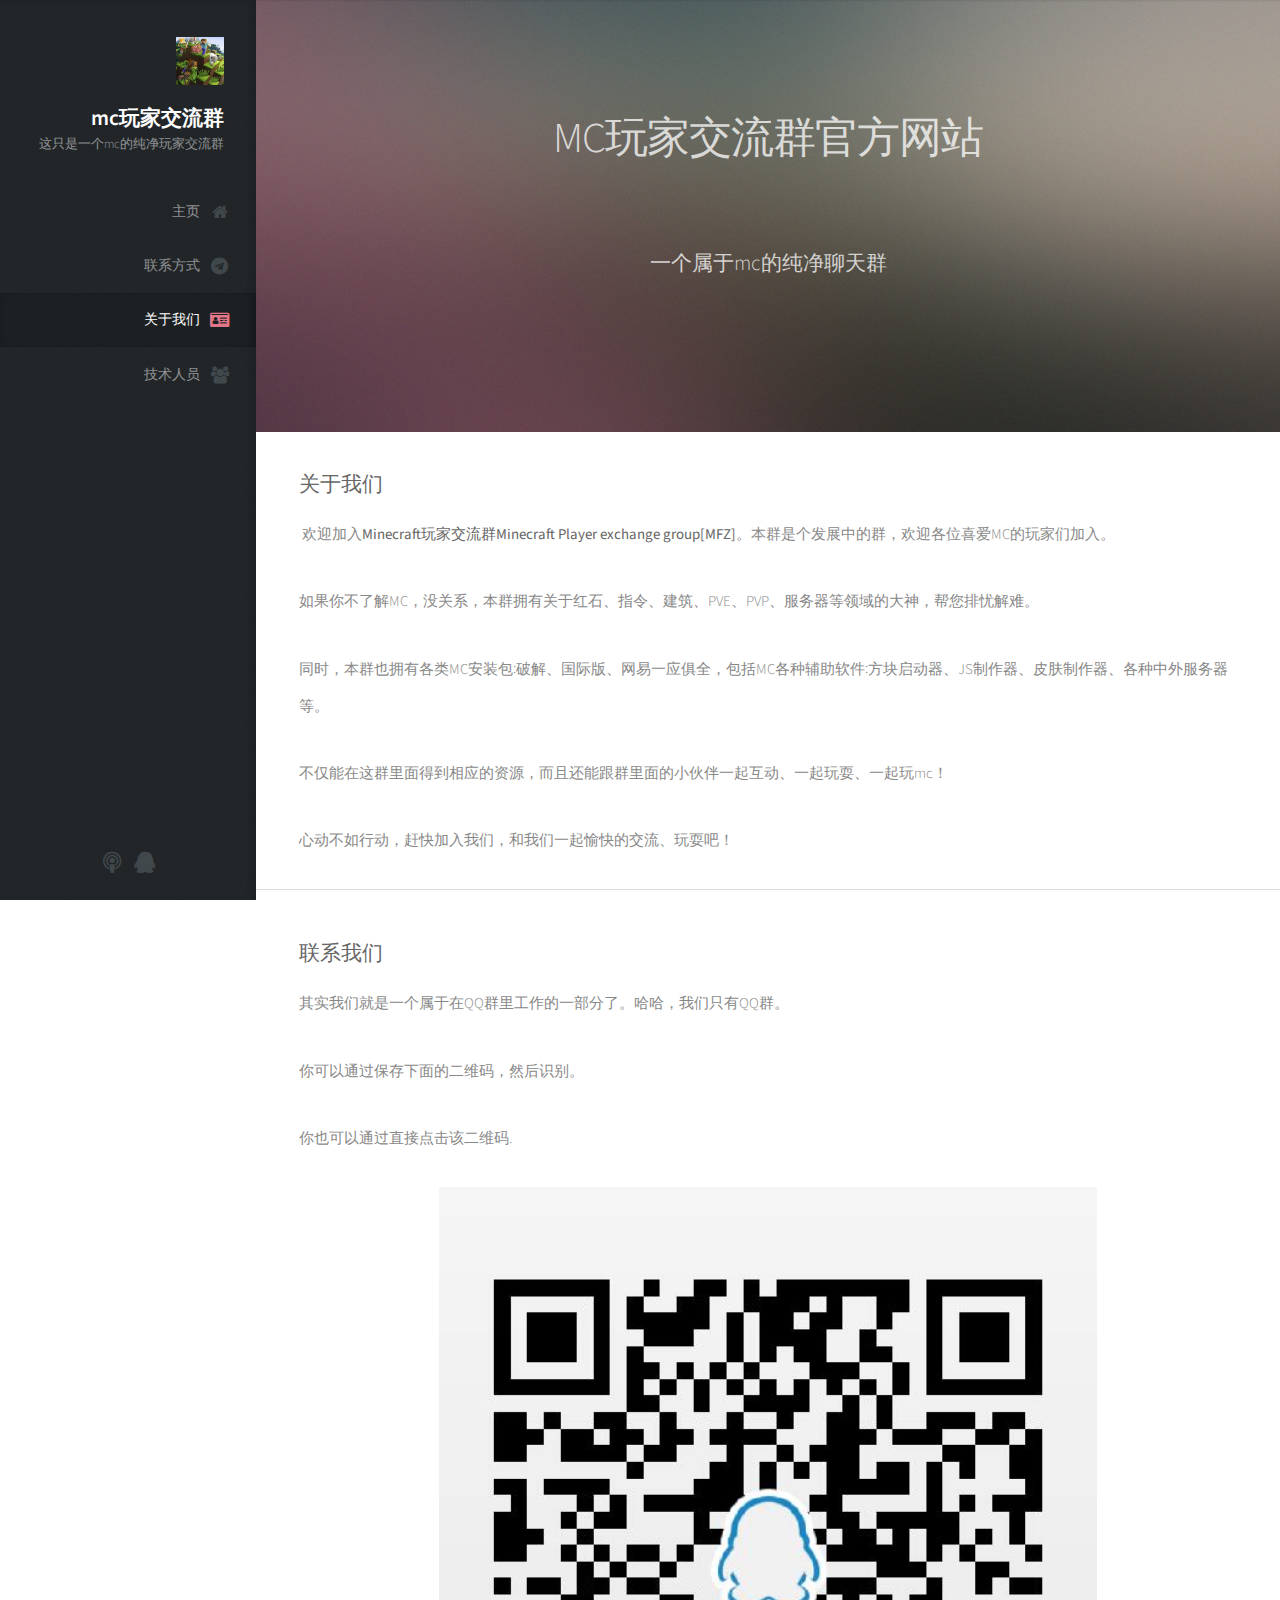
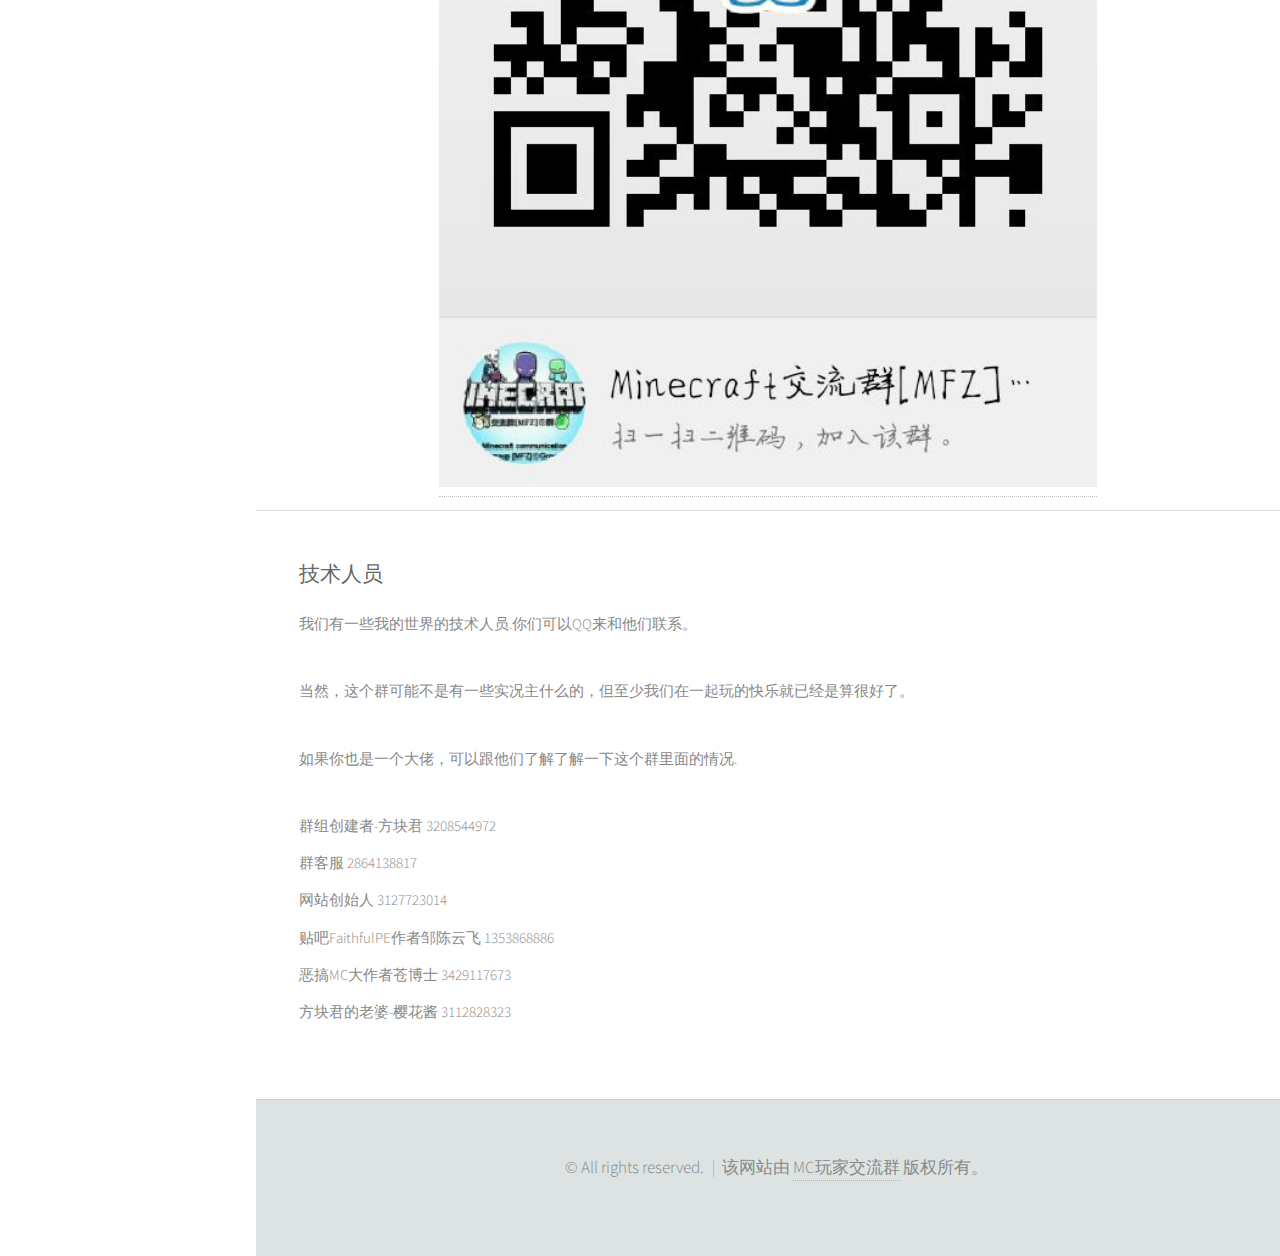
==== index.html @ b72f4dcb "come on!" ====
<!DOCTYPE HTML>
<!--
	Prologue by HTML5 UP
	html5up.net | @ajlkn
	Free for personal and commercial use under the CCA 3.0 license (html5up.net/license)
-->
<html>
	<head>
		<title>Minecraft玩家交流群</title>
		<meta charset="utf-8" />
		<meta name="viewport" content="width=device-width, initial-scale=1, user-scalable=no" />
		<link rel="stylesheet" href="assets/css/main.css" />
	</head>

	<body class="is-preload">

		<!-- 开头者 -->
			<div id="header">

				<div class="top">

					<!-- 侧边栏的设置 -->
						<div id="logo">
							<span class="image avatar48"><img src="images/头像.jpg" alt="" /></span>
							<h1 id="title">mc玩家交流群</h1>
							<p>这只是一个mc的纯净玩家交流群</p>
						</div>

					<nav id="nav">
							<ul>
								<li><a href="#top" id="top-link"><span class="icon fa-home">主页</span></a></li>
								<li><a href="#ContactUs" id="contact"><span class="icon fa-telegram">联系方式</span></a></li>
								<li><a href="#AboutUs" id="about-link"><span class="icon fa-drivers-license">关于我们</span></a></li>
 	      	  	 <li><a href="#MakeUpPeople" id="people-link"><span class="icon fa-group">技术人员</span></a></li>
							</ul>
						</nav>

				</div>

				<div class="bottom">

					<!-- 导航栏的图标 -->
						<ul class="icons">
							<li><a href="./page/OutputGroup Information.html" class="icon fa-podcast"><span class="label">OutputGroup Information</span></a></li>
							<li><a href="https://jq.qq.com/?_wv=1027&k=5OsWPft" class="icon fa-qq"><span class="label">QQ加群</span></a></li>
						</ul>

				</div>

			</div>

		<!-- Main -->
			<div id="main">

				<!-- Intro -->
					<section id="top" class="one dark cover">
						<div class="container">

							<header>
								<h2 class="alt">MC玩家交流群官方网站</h2>
             <br />
             <br />
             <hp>一个属于mc的纯净聊天群</p>
							</header>
						</div>
					</section>

          <br />
				<!-- AboutUs -->
						<div class="container">
          <h5 id="AboutUs">关于我们</h5>
          <p>&nbsp;欢迎加入<strong>Minecraft玩家交流群Minecraft Player exchange group[MFZ]</strong>。本群是个发展中的群，欢迎各位喜爱MC的玩家们加入。</p>
          <p>如果你不了解MC，没关系，本群拥有关于红石、指令、建筑、PVE、PVP、服务器等领域的大神，帮您排忧解难。</p>
          <p>同时，本群也拥有各类MC安装包∶破解、国际版、网易一应俱全，包括MC各种辅助软件∶方块启动器、JS制作器、皮肤制作器、各种中外服务器等。</p>
          <p>不仅能在这群里面得到相应的资源，而且还能跟群里面的小伙伴一起互动、一起玩耍、一起玩mc！</p>
          <p>心动不如行动，赶快加入我们，和我们一起愉快的交流、玩耍吧！</p>
	     		</div>
          <hr />
          <br />
          <div class="container">
          <h5 id="ContactUs">联系我们</h5>
          <p>其实我们就是一个属于在QQ群里工作的一部分了。哈哈，我们只有QQ群。</p>
          <p>你可以通过保存下面的二维码，然后识别。</p>
          <p>你也可以通过直接点击该二维码.</p>
          <div align="center">
          <a href="https://jq.qq.com/?_wv=1027&k=5OsWPft"><img src="./images/QRcode.jpg" height"40%" width="40%" alt="https://jq.qq.com/?_wv=1027&k=5OsWPft" /></a>
          </div>
          </div>
         <hr />
     <!-- MackUpPeople -->
          <br />
          <div class="container">
          <h5 id="MakeUpPeople">技术人员</h5>
          <p>我们有一些我的世界的技术人员.你们可以QQ来和他们联系。</p>
          <p>当然，这个群可能不是有一些实况主什么的，但至少我们在一起玩的快乐就已经是算很好了。</p>
          <p>如果你也是一个大佬，可以跟他们了解了解一下这个群里面的情况.</p>
          <special />
          <p>群组创建者-方块君  3208544972</address><br />
          <code>群客服  2864138817</address><br />
          <code>网站创始人  3127723014</code><br />
          <code>贴吧FaithfulPE作者邹陈云飞  1353868886</code><br />
          <code>恶搞MC大作者苍博士  3429117673</code><br />
          <code>方块君的老婆-樱花酱 3112828323</code><br />
          <special />
          </div>
          </div>
          <br />
		<!-- Footer --> 
			<div id="footer">

				<!-- Copyright -->
					<ul class="copyright">
						<li>&copy; All rights reserved.</li><li>该网站由 <a href="#">MC玩家交流群</a> 版权所有。</li>
					</ul>

			</div>

		<!-- Scripts -->
			<script src="assets/js/jquery.min.js"></script>
			<script src="assets/js/jquery.scrolly.min.js"></script>
			<script src="assets/js/jquery.scrollex.min.js"></script>
			<script src="assets/js/browser.min.js"></script>
			<script src="assets/js/breakpoints.min.js"></script>
			<script src="assets/js/util.js"></script>
			<script src="assets/js/main.js"></script>

	</body>
</html>
---- assets/css/main.css ----
@import url("font-awesome.min.css");
@import url("https://fonts.googleapis.com/css?family=Source+Sans+Pro:300,300italic,400,600");

/*
	Prologue by HTML5 UP
	html5up.net | @ajlkn
	Free for personal and commercial use under the CCA 3.0 license (html5up.net/license)
*/

html, body, div, span, applet, object,
iframe, h1, h2, h3, h4, h5, h6, blockquote,
pre, a, abbr, acronym, address, big, cite,
code, del, dfn, em, ins, kbd, q, s, samp,
small, strike, sub, sup, tt, var, b,
u, i, center, dl, dt, dd, ol, ul, li, fieldset,
form, label, legend, table, caption, tbody,
tfoot, thead, tr, th, td, article, aside,
canvas, details, embed, figure, figcaption,
footer, header, hgroup, menu, nav, output, ruby,
section, summary, time, mark, audio, video {
	margin: 0;
	padding: 0;
	border: 0;
	font-size: 100%;
	font: inherit;
	vertical-align: baseline;}

article, aside, details, figcaption, figure,
footer, header, hgroup, menu, nav, section {
	display: block;}

p {
       font-size: 70%
}

img {
    width: 70%;
    heigt: 70%;
}

strong {
    font-width: 7px;
    font-height: 7px;
    color: #666;
}

body {
	line-height: 1;
}

ol, ul {
	list-style: none;
}

blockquote, q {
	quotes: none;
}

	blockquote:before, blockquote:after, q:before, q:after {
		content: '';
		content: none;
	}

table {
	border-collapse: collapse;
	border-spacing: 0;
}

body {
	-webkit-text-size-adjust: none;
}

mark {
	background-color: transparent;
	color: inherit;
}

input::-moz-focus-inner {
	border: 0;
	padding: 0;
}

input, select, textarea {
	-moz-appearance: none;
	-webkit-appearance: none;
	-ms-appearance: none;
	appearance: none;
}

/* Basic */

	html {
		box-sizing: border-box;
	}

	*, *:before, *:after {
		box-sizing: inherit;
	}

	body {
		background: #fff;
		font-family: 'Source Sans Pro', sans-serif;
		font-size: 19pt;
		font-weight: 300;
		line-height: 1.75em;
		color: #888;
	}

		body.is-preload *, body.is-preload *:before, body.is-preload *:after {
			-moz-animation: none !important;
			-webkit-animation: none !important;
			-ms-animation: none !important;
			animation: none !important;
			-moz-transition: none !important;
			-webkit-transition: none !important;
			-ms-transition: none !important;
			transition: none !important;
		}

	input, textarea, select {
		font-family: 'Source Sans Pro', sans-serif;
		font-size: 19pt;
		font-weight: 300;
		line-height: 1.75em;
		color: #888;
	}

	h1, h2, h3, h4, h5, h6 {
		font-weight: 300;
		color: #666;
		line-height: 1.5em;
	}

	h1 a, h2 a, h3 a, h4 a, h5 a, h6 a {
		color: inherit;
		text-decoration: none;
	}

		h1 a strong, h2 a strong, h3 a strong, h4 a strong, h5 a strong, h6 a strong {
			color: #333;
		}

	h2 {
		font-size: 2em;
		letter-spacing: -1px;
	}

		h2.alt {
			color: #888;
		}

			h2.alt strong {
				color: #666;
			}

	h3 {
		font-size: 1.5em;
	}

	header {
		margin: 0 0 2em 0;
	}

		header > p {
			margin: 1em 0 0 0;
		}

	footer {
		margin: 2em 0 0 0;
	}

	 b {
		font-weight: 20%;
		color: #666;
	}

	em, i {
		font-style: italic;
	}

	a {
		text-decoration: none;
		color: inherit;
		border-bottom: dotted 1px rgba(128, 128, 128, 0.5);
		-moz-transition: color 0.35s ease-in-out, border-bottom-color 0.35s ease-in-out;
		-webkit-transition: color 0.35s ease-in-out, border-bottom-color 0.35s ease-in-out;
		-ms-transition: color 0.35s ease-in-out, border-bottom-color 0.35s ease-in-out;
		transition: color 0.35s ease-in-out, border-bottom-color 0.35s ease-in-out;
		outline: 0;
	}

		a:hover {
			color: #E27689;
			border-bottom-color: rgba(255, 255, 255, 0);
		}

	sub {
		position: relative;
		top: 0.5em;
		font-size: 0.8em;
	}

	sup {
		position: relative;
		top: -0.5em;
		font-size: 0.8em;
	}

	hr {
		border: 0;
		border-top: solid 1px #ddd;
	}

	blockquote {
		border-left: solid 0.5em #ddd;
		padding: 1em 0 1em 2em;
		font-style: italic;
	}

	p, ul, ol, dl, table {
		margin-bottom: 2em;
	}

	br.clear {
		clear: both;
	}

/* Container */

	.container {
		margin: 0 auto;
		max-width: 100%;
		width: 1400px;
	}

		@media screen and (min-width: 961px) and (max-width: 1880px) {

			.container {
				width: 1200px;
			}

		}

		@media screen and (min-width: 961px) and (max-width: 1620px) {

			.container {
				width: 960px;
			}

		}

		@media screen and (min-width: 961px) and (max-width: 1320px) {

			.container {
				width: 100%;
			}

		}

		@media screen and (max-width: 960px) {

			.container {
				width: 100%;
			}

		}

		@media screen and (max-width: 736px) {

			.container {
				width: 100%;
			}

		}

/* Row */

	.row {
		display: flex;
		flex-wrap: wrap;
		box-sizing: border-box;
		align-items: stretch;
	}

		.row > * {
			box-sizing: border-box;
		}

		.row.gtr-uniform > * > :last-child {
			margin-bottom: 0;
		}

		.row.aln-left {
			justify-content: flex-start;
		}

		.row.aln-center {
			justify-content: center;
		}

		.row.aln-right {
			justify-content: flex-end;
		}

		.row.aln-top {
			align-items: flex-start;
		}

		.row.aln-middle {
			align-items: center;
		}

		.row.aln-bottom {
			align-items: flex-end;
		}

		.row > .imp {
			order: -1;
		}

		.row > .col-1 {
			width: 8.3333333333%;
		}

		.row > .off-1 {
			margin-left: 8.3333333333%;
		}

		.row > .col-2 {
			width: 16.6666666667%;
		}

		.row > .off-2 {
			margin-left: 16.6666666667%;
		}

		.row > .col-3 {
			width: 25%;
		}

		.row > .off-3 {
			margin-left: 25%;
		}

		.row > .col-4 {
			width: 33.3333333333%;
		}

		.row > .off-4 {
			margin-left: 33.3333333333%;
		}

		.row > .col-5 {
			width: 41.6666666667%;
		}

		.row > .off-5 {
			margin-left: 41.6666666667%;
		}

		.row > .col-6 {
			width: 50%;
		}

		.row > .off-6 {
			margin-left: 50%;
		}

		.row > .col-7 {
			width: 58.3333333333%;
		}

		.row > .off-7 {
			margin-left: 58.3333333333%;
		}

		.row > .col-8 {
			width: 66.6666666667%;
		}

		.row > .off-8 {
			margin-left: 66.6666666667%;
		}

		.row > .col-9 {
			width: 75%;
		}

		.row > .off-9 {
			margin-left: 75%;
		}

		.row > .col-10 {
			width: 83.3333333333%;
		}

		.row > .off-10 {
			margin-left: 83.3333333333%;
		}

		.row > .col-11 {
			width: 91.6666666667%;
		}

		.row > .off-11 {
			margin-left: 91.6666666667%;
		}

		.row > .col-12 {
			width: 100%;
		}

		.row > .off-12 {
			margin-left: 100%;
		}

		.row.gtr-0 {
			margin-top: 0px;
			margin-left: 0px;
		}

			.row.gtr-0 > * {
				padding: 0px 0 0 0px;
			}

			.row.gtr-0.gtr-uniform {
				margin-top: 0px;
			}

				.row.gtr-0.gtr-uniform > * {
					padding-top: 0px;
				}

		.row.gtr-25 {
			margin-top: -10px;
			margin-left: -10px;
		}

			.row.gtr-25 > * {
				padding: 10px 0 0 10px;
			}

			.row.gtr-25.gtr-uniform {
				margin-top: -10px;
			}

				.row.gtr-25.gtr-uniform > * {
					padding-top: 10px;
				}

		.row.gtr-50 {
			margin-top: -20px;
			margin-left: -20px;
		}

			.row.gtr-50 > * {
				padding: 20px 0 0 20px;
			}

			.row.gtr-50.gtr-uniform {
				margin-top: -20px;
			}

				.row.gtr-50.gtr-uniform > * {
					padding-top: 20px;
				}

		.row {
			margin-top: -40px;
			margin-left: -40px;
		}

			.row > * {
				padding: 40px 0 0 40px;
			}

			.row.gtr-uniform {
				margin-top: -40px;
			}

				.row.gtr-uniform > * {
					padding-top: 40px;
				}

		.row.gtr-150 {
			margin-top: -60px;
			margin-left: -60px;
		}

			.row.gtr-150 > * {
				padding: 60px 0 0 60px;
			}

			.row.gtr-150.gtr-uniform {
				margin-top: -60px;
			}

				.row.gtr-150.gtr-uniform > * {
					padding-top: 60px;
				}

		.row.gtr-200 {
			margin-top: -80px;
			margin-left: -80px;
		}

			.row.gtr-200 > * {
				padding: 80px 0 0 80px;
			}

			.row.gtr-200.gtr-uniform {
				margin-top: -80px;
			}

				.row.gtr-200.gtr-uniform > * {
					padding-top: 80px;
				}

		@media screen and (min-width: 961px) and (max-width: 1880px) {

			.row {
				display: flex;
				flex-wrap: wrap;
				box-sizing: border-box;
				align-items: stretch;
			}

				.row > * {
					box-sizing: border-box;
				}

				.row.gtr-uniform > * > :last-child {
					margin-bottom: 0;
				}

				.row.aln-left {
					justify-content: flex-start;
				}

				.row.aln-center {
					justify-content: center;
				}

				.row.aln-right {
					justify-content: flex-end;
				}

				.row.aln-top {
					align-items: flex-start;
				}

				.row.aln-middle {
					align-items: center;
				}

				.row.aln-bottom {
					align-items: flex-end;
				}

				.row > .imp-wide {
					order: -1;
				}

				.row > .col-1-wide {
					width: 8.3333333333%;
				}

				.row > .off-1-wide {
					margin-left: 8.3333333333%;
				}

				.row > .col-2-wide {
					width: 16.6666666667%;
				}

				.row > .off-2-wide {
					margin-left: 16.6666666667%;
				}

				.row > .col-3-wide {
					width: 25%;
				}

				.row > .off-3-wide {
					margin-left: 25%;
				}

				.row > .col-4-wide {
					width: 33.3333333333%;
				}

				.row > .off-4-wide {
					margin-left: 33.3333333333%;
				}

				.row > .col-5-wide {
					width: 41.6666666667%;
				}

				.row > .off-5-wide {
					margin-left: 41.6666666667%;
				}

				.row > .col-6-wide {
					width: 50%;
				}

				.row > .off-6-wide {
					margin-left: 50%;
				}

				.row > .col-7-wide {
					width: 58.3333333333%;
				}

				.row > .off-7-wide {
					margin-left: 58.3333333333%;
				}

				.row > .col-8-wide {
					width: 66.6666666667%;
				}

				.row > .off-8-wide {
					margin-left: 66.6666666667%;
				}

				.row > .col-9-wide {
					width: 75%;
				}

				.row > .off-9-wide {
					margin-left: 75%;
				}

				.row > .col-10-wide {
					width: 83.3333333333%;
				}

				.row > .off-10-wide {
					margin-left: 83.3333333333%;
				}

				.row > .col-11-wide {
					width: 91.6666666667%;
				}

				.row > .off-11-wide {
					margin-left: 91.6666666667%;
				}

				.row > .col-12-wide {
					width: 100%;
				}

				.row > .off-12-wide {
					margin-left: 100%;
				}

				.row.gtr-0 {
					margin-top: 0px;
					margin-left: 0px;
				}

					.row.gtr-0 > * {
						padding: 0px 0 0 0px;
					}

					.row.gtr-0.gtr-uniform {
						margin-top: 0px;
					}

						.row.gtr-0.gtr-uniform > * {
							padding-top: 0px;
						}

				.row.gtr-25 {
					margin-top: -10px;
					margin-left: -10px;
				}

					.row.gtr-25 > * {
						padding: 10px 0 0 10px;
					}

					.row.gtr-25.gtr-uniform {
						margin-top: -10px;
					}

						.row.gtr-25.gtr-uniform > * {
							padding-top: 10px;
						}

				.row.gtr-50 {
					margin-top: -20px;
					margin-left: -20px;
				}

					.row.gtr-50 > * {
						padding: 20px 0 0 20px;
					}

					.row.gtr-50.gtr-uniform {
						margin-top: -20px;
					}

						.row.gtr-50.gtr-uniform > * {
							padding-top: 20px;
						}

				.row {
					margin-top: -40px;
					margin-left: -40px;
				}

					.row > * {
						padding: 40px 0 0 40px;
					}

					.row.gtr-uniform {
						margin-top: -40px;
					}

						.row.gtr-uniform > * {
							padding-top: 40px;
						}

				.row.gtr-150 {
					margin-top: -60px;
					margin-left: -60px;
				}

					.row.gtr-150 > * {
						padding: 60px 0 0 60px;
					}

					.row.gtr-150.gtr-uniform {
						margin-top: -60px;
					}

						.row.gtr-150.gtr-uniform > * {
							padding-top: 60px;
						}

				.row.gtr-200 {
					margin-top: -80px;
					margin-left: -80px;
				}

					.row.gtr-200 > * {
						padding: 80px 0 0 80px;
					}

					.row.gtr-200.gtr-uniform {
						margin-top: -80px;
					}

						.row.gtr-200.gtr-uniform > * {
							padding-top: 80px;
						}

		}

		@media screen and (min-width: 961px) and (max-width: 1620px) {

			.row {
				display: flex;
				flex-wrap: wrap;
				box-sizing: border-box;
				align-items: stretch;
			}

				.row > * {
					box-sizing: border-box;
				}

				.row.gtr-uniform > * > :last-child {
					margin-bottom: 0;
				}

				.row.aln-left {
					justify-content: flex-start;
				}

				.row.aln-center {
					justify-content: center;
				}

				.row.aln-right {
					justify-content: flex-end;
				}

				.row.aln-top {
					align-items: flex-start;
				}

				.row.aln-middle {
					align-items: center;
				}

				.row.aln-bottom {
					align-items: flex-end;
				}

				.row > .imp-normal {
					order: -1;
				}

				.row > .col-1-normal {
					width: 8.3333333333%;
				}

				.row > .off-1-normal {
					margin-left: 8.3333333333%;
				}

				.row > .col-2-normal {
					width: 16.6666666667%;
				}

				.row > .off-2-normal {
					margin-left: 16.6666666667%;
				}

				.row > .col-3-normal {
					width: 25%;
				}

				.row > .off-3-normal {
					margin-left: 25%;
				}

				.row > .col-4-normal {
					width: 33.3333333333%;
				}

				.row > .off-4-normal {
					margin-left: 33.3333333333%;
				}

				.row > .col-5-normal {
					width: 41.6666666667%;
				}

				.row > .off-5-normal {
					margin-left: 41.6666666667%;
				}

				.row > .col-6-normal {
					width: 50%;
				}

				.row > .off-6-normal {
					margin-left: 50%;
				}

				.row > .col-7-normal {
					width: 58.3333333333%;
				}

				.row > .off-7-normal {
					margin-left: 58.3333333333%;
				}

				.row > .col-8-normal {
					width: 66.6666666667%;
				}

				.row > .off-8-normal {
					margin-left: 66.6666666667%;
				}

				.row > .col-9-normal {
					width: 75%;
				}

				.row > .off-9-normal {
					margin-left: 75%;
				}

				.row > .col-10-normal {
					width: 83.3333333333%;
				}

				.row > .off-10-normal {
					margin-left: 83.3333333333%;
				}

				.row > .col-11-normal {
					width: 91.6666666667%;
				}

				.row > .off-11-normal {
					margin-left: 91.6666666667%;
				}

				.row > .col-12-normal {
					width: 100%;
				}

				.row > .off-12-normal {
					margin-left: 100%;
				}

				.row.gtr-0 {
					margin-top: 0px;
					margin-left: 0px;
				}

					.row.gtr-0 > * {
						padding: 0px 0 0 0px;
					}

					.row.gtr-0.gtr-uniform {
						margin-top: 0px;
					}

						.row.gtr-0.gtr-uniform > * {
							padding-top: 0px;
						}

				.row.gtr-25 {
					margin-top: -10px;
					margin-left: -10px;
				}

					.row.gtr-25 > * {
						padding: 10px 0 0 10px;
					}

					.row.gtr-25.gtr-uniform {
						margin-top: -10px;
					}

						.row.gtr-25.gtr-uniform > * {
							padding-top: 10px;
						}

				.row.gtr-50 {
					margin-top: -20px;
					margin-left: -20px;
				}

					.row.gtr-50 > * {
						padding: 20px 0 0 20px;
					}

					.row.gtr-50.gtr-uniform {
						margin-top: -20px;
					}

						.row.gtr-50.gtr-uniform > * {
							padding-top: 20px;
						}

				.row {
					margin-top: -40px;
					margin-left: -40px;
				}

					.row > * {
						padding: 40px 0 0 40px;
					}

					.row.gtr-uniform {
						margin-top: -40px;
					}

						.row.gtr-uniform > * {
							padding-top: 40px;
						}

				.row.gtr-150 {
					margin-top: -60px;
					margin-left: -60px;
				}

					.row.gtr-150 > * {
						padding: 60px 0 0 60px;
					}

					.row.gtr-150.gtr-uniform {
						margin-top: -60px;
					}

						.row.gtr-150.gtr-uniform > * {
							padding-top: 60px;
						}

				.row.gtr-200 {
					margin-top: -80px;
					margin-left: -80px;
				}

					.row.gtr-200 > * {
						padding: 80px 0 0 80px;
					}

					.row.gtr-200.gtr-uniform {
						margin-top: -80px;
					}

						.row.gtr-200.gtr-uniform > * {
							padding-top: 80px;
						}

		}

		@media screen and (min-width: 961px) and (max-width: 1320px) {

			.row {
				display: flex;
				flex-wrap: wrap;
				box-sizing: border-box;
				align-items: stretch;
			}

				.row > * {
					box-sizing: border-box;
				}

				.row.gtr-uniform > * > :last-child {
					margin-bottom: 0;
				}

				.row.aln-left {
					justify-content: flex-start;
				}

				.row.aln-center {
					justify-content: center;
				}

				.row.aln-right {
					justify-content: flex-end;
				}

				.row.aln-top {
					align-items: flex-start;
				}

				.row.aln-middle {
					align-items: center;
				}

				.row.aln-bottom {
					align-items: flex-end;
				}

				.row > .imp-narrow {
					order: -1;
				}

				.row > .col-1-narrow {
					width: 8.3333333333%;
				}

				.row > .off-1-narrow {
					margin-left: 8.3333333333%;
				}

				.row > .col-2-narrow {
					width: 16.6666666667%;
				}

				.row > .off-2-narrow {
					margin-left: 16.6666666667%;
				}

				.row > .col-3-narrow {
					width: 25%;
				}

				.row > .off-3-narrow {
					margin-left: 25%;
				}

				.row > .col-4-narrow {
					width: 33.3333333333%;
				}

				.row > .off-4-narrow {
					margin-left: 33.3333333333%;
				}

				.row > .col-5-narrow {
					width: 41.6666666667%;
				}

				.row > .off-5-narrow {
					margin-left: 41.6666666667%;
				}

				.row > .col-6-narrow {
					width: 50%;
				}

				.row > .off-6-narrow {
					margin-left: 50%;
				}

				.row > .col-7-narrow {
					width: 58.3333333333%;
				}

				.row > .off-7-narrow {
					margin-left: 58.3333333333%;
				}

				.row > .col-8-narrow {
					width: 66.6666666667%;
				}

				.row > .off-8-narrow {
					margin-left: 66.6666666667%;
				}

				.row > .col-9-narrow {
					width: 75%;
				}

				.row > .off-9-narrow {
					margin-left: 75%;
				}

				.row > .col-10-narrow {
					width: 83.3333333333%;
				}

				.row > .off-10-narrow {
					margin-left: 83.3333333333%;
				}

				.row > .col-11-narrow {
					width: 91.6666666667%;
				}

				.row > .off-11-narrow {
					margin-left: 91.6666666667%;
				}

				.row > .col-12-narrow {
					width: 100%;
				}

				.row > .off-12-narrow {
					margin-left: 100%;
				}

				.row.gtr-0 {
					margin-top: 0px;
					margin-left: 0px;
				}

					.row.gtr-0 > * {
						padding: 0px 0 0 0px;
					}

					.row.gtr-0.gtr-uniform {
						margin-top: 0px;
					}

						.row.gtr-0.gtr-uniform > * {
							padding-top: 0px;
						}

				.row.gtr-25 {
					margin-top: -5px;
					margin-left: -5px;
				}

					.row.gtr-25 > * {
						padding: 5px 0 0 5px;
					}

					.row.gtr-25.gtr-uniform {
						margin-top: -5px;
					}

						.row.gtr-25.gtr-uniform > * {
							padding-top: 5px;
						}

				.row.gtr-50 {
					margin-top: -10px;
					margin-left: -10px;
				}

					.row.gtr-50 > * {
						padding: 10px 0 0 10px;
					}

					.row.gtr-50.gtr-uniform {
						margin-top: -10px;
					}

						.row.gtr-50.gtr-uniform > * {
							padding-top: 10px;
						}

				.row {
					margin-top: -20px;
					margin-left: -20px;
				}

					.row > * {
						padding: 20px 0 0 20px;
					}

					.row.gtr-uniform {
						margin-top: -20px;
					}

						.row.gtr-uniform > * {
							padding-top: 20px;
						}

				.row.gtr-150 {
					margin-top: -30px;
					margin-left: -30px;
				}

					.row.gtr-150 > * {
						padding: 30px 0 0 30px;
					}

					.row.gtr-150.gtr-uniform {
						margin-top: -30px;
					}

						.row.gtr-150.gtr-uniform > * {
							padding-top: 30px;
						}

				.row.gtr-200 {
					margin-top: -40px;
					margin-left: -40px;
				}

					.row.gtr-200 > * {
						padding: 40px 0 0 40px;
					}

					.row.gtr-200.gtr-uniform {
						margin-top: -40px;
					}

						.row.gtr-200.gtr-uniform > * {
							padding-top: 40px;
						}

		}

		@media screen and (max-width: 960px) {

			.row {
				display: flex;
				flex-wrap: wrap;
				box-sizing: border-box;
				align-items: stretch;
			}

				.row > * {
					box-sizing: border-box;
				}

				.row.gtr-uniform > * > :last-child {
					margin-bottom: 0;
				}

				.row.aln-left {
					justify-content: flex-start;
				}

				.row.aln-center {
					justify-content: center;
				}

				.row.aln-right {
					justify-content: flex-end;
				}

				.row.aln-top {
					align-items: flex-start;
				}

				.row.aln-middle {
					align-items: center;
				}

				.row.aln-bottom {
					align-items: flex-end;
				}

				.row > .imp-narrower {
					order: -1;
				}

				.row > .col-1-narrower {
					width: 8.3333333333%;
				}

				.row > .off-1-narrower {
					margin-left: 8.3333333333%;
				}

				.row > .col-2-narrower {
					width: 16.6666666667%;
				}

				.row > .off-2-narrower {
					margin-left: 16.6666666667%;
				}

				.row > .col-3-narrower {
					width: 25%;
				}

				.row > .off-3-narrower {
					margin-left: 25%;
				}

				.row > .col-4-narrower {
					width: 33.3333333333%;
				}

				.row > .off-4-narrower {
					margin-left: 33.3333333333%;
				}

				.row > .col-5-narrower {
					width: 41.6666666667%;
				}

				.row > .off-5-narrower {
					margin-left: 41.6666666667%;
				}

				.row > .col-6-narrower {
					width: 50%;
				}

				.row > .off-6-narrower {
					margin-left: 50%;
				}

				.row > .col-7-narrower {
					width: 58.3333333333%;
				}

				.row > .off-7-narrower {
					margin-left: 58.3333333333%;
				}

				.row > .col-8-narrower {
					width: 66.6666666667%;
				}

				.row > .off-8-narrower {
					margin-left: 66.6666666667%;
				}

				.row > .col-9-narrower {
					width: 75%;
				}

				.row > .off-9-narrower {
					margin-left: 75%;
				}

				.row > .col-10-narrower {
					width: 83.3333333333%;
				}

				.row > .off-10-narrower {
					margin-left: 83.3333333333%;
				}

				.row > .col-11-narrower {
					width: 91.6666666667%;
				}

				.row > .off-11-narrower {
					margin-left: 91.6666666667%;
				}

				.row > .col-12-narrower {
					width: 100%;
				}

				.row > .off-12-narrower {
					margin-left: 100%;
				}

				.row.gtr-0 {
					margin-top: 0px;
					margin-left: 0px;
				}

					.row.gtr-0 > * {
						padding: 0px 0 0 0px;
					}

					.row.gtr-0.gtr-uniform {
						margin-top: 0px;
					}

						.row.gtr-0.gtr-uniform > * {
							padding-top: 0px;
						}

				.row.gtr-25 {
					margin-top: -5px;
					margin-left: -5px;
				}

					.row.gtr-25 > * {
						padding: 5px 0 0 5px;
					}

					.row.gtr-25.gtr-uniform {
						margin-top: -5px;
					}

						.row.gtr-25.gtr-uniform > * {
							padding-top: 5px;
						}

				.row.gtr-50 {
					margin-top: -10px;
					margin-left: -10px;
				}

					.row.gtr-50 > * {
						padding: 10px 0 0 10px;
					}

					.row.gtr-50.gtr-uniform {
						margin-top: -10px;
					}

						.row.gtr-50.gtr-uniform > * {
							padding-top: 10px;
						}

				.row {
					margin-top: -20px;
					margin-left: -20px;
				}

					.row > * {
						padding: 20px 0 0 20px;
					}

					.row.gtr-uniform {
						margin-top: -20px;
					}

						.row.gtr-uniform > * {
							padding-top: 20px;
						}

				.row.gtr-150 {
					margin-top: -30px;
					margin-left: -30px;
				}

					.row.gtr-150 > * {
						padding: 30px 0 0 30px;
					}

					.row.gtr-150.gtr-uniform {
						margin-top: -30px;
					}

						.row.gtr-150.gtr-uniform > * {
							padding-top: 30px;
						}

				.row.gtr-200 {
					margin-top: -40px;
					margin-left: -40px;
				}

					.row.gtr-200 > * {
						padding: 40px 0 0 40px;
					}

					.row.gtr-200.gtr-uniform {
						margin-top: -40px;
					}

						.row.gtr-200.gtr-uniform > * {
							padding-top: 40px;
						}

		}

		@media screen and (max-width: 736px) {

			.row {
				display: flex;
				flex-wrap: wrap;
				box-sizing: border-box;
				align-items: stretch;
			}

				.row > * {
					box-sizing: border-box;
				}

				.row.gtr-uniform > * > :last-child {
					margin-bottom: 0;
				}

				.row.aln-left {
					justify-content: flex-start;
				}

				.row.aln-center {
					justify-content: center;
				}

				.row.aln-right {
					justify-content: flex-end;
				}

				.row.aln-top {
					align-items: flex-start;
				}

				.row.aln-middle {
					align-items: center;
				}

				.row.aln-bottom {
					align-items: flex-end;
				}

				.row > .imp-mobile {
					order: -1;
				}

				.row > .col-1-mobile {
					width: 8.3333333333%;
				}

				.row > .off-1-mobile {
					margin-left: 8.3333333333%;
				}

				.row > .col-2-mobile {
					width: 16.6666666667%;
				}

				.row > .off-2-mobile {
					margin-left: 16.6666666667%;
				}

				.row > .col-3-mobile {
					width: 25%;
				}

				.row > .off-3-mobile {
					margin-left: 25%;
				}

				.row > .col-4-mobile {
					width: 33.3333333333%;
				}

				.row > .off-4-mobile {
					margin-left: 33.3333333333%;
				}

				.row > .col-5-mobile {
					width: 41.6666666667%;
				}

				.row > .off-5-mobile {
					margin-left: 41.6666666667%;
				}

				.row > .col-6-mobile {
					width: 50%;
				}

				.row > .off-6-mobile {
					margin-left: 50%;
				}

				.row > .col-7-mobile {
					width: 58.3333333333%;
				}

				.row > .off-7-mobile {
					margin-left: 58.3333333333%;
				}

				.row > .col-8-mobile {
					width: 66.6666666667%;
				}

				.row > .off-8-mobile {
					margin-left: 66.6666666667%;
				}

				.row > .col-9-mobile {
					width: 75%;
				}

				.row > .off-9-mobile {
					margin-left: 75%;
				}

				.row > .col-10-mobile {
					width: 83.3333333333%;
				}

				.row > .off-10-mobile {
					margin-left: 83.3333333333%;
				}

				.row > .col-11-mobile {
					width: 91.6666666667%;
				}

				.row > .off-11-mobile {
					margin-left: 91.6666666667%;
				}

				.row > .col-12-mobile {
					width: 100%;
				}

				.row > .off-12-mobile {
					margin-left: 100%;
				}

				.row.gtr-0 {
					margin-top: 0px;
					margin-left: 0px;
				}

					.row.gtr-0 > * {
						padding: 0px 0 0 0px;
					}

					.row.gtr-0.gtr-uniform {
						margin-top: 0px;
					}

						.row.gtr-0.gtr-uniform > * {
							padding-top: 0px;
						}

				.row.gtr-25 {
					margin-top: -5px;
					margin-left: -5px;
				}

					.row.gtr-25 > * {
						padding: 5px 0 0 5px;
					}

					.row.gtr-25.gtr-uniform {
						margin-top: -5px;
					}

						.row.gtr-25.gtr-uniform > * {
							padding-top: 5px;
						}

				.row.gtr-50 {
					margin-top: -10px;
					margin-left: -10px;
				}

					.row.gtr-50 > * {
						padding: 10px 0 0 10px;
					}

					.row.gtr-50.gtr-uniform {
						margin-top: -10px;
					}

						.row.gtr-50.gtr-uniform > * {
							padding-top: 10px;
						}

				.row {
					margin-top: -20px;
					margin-left: -20px;
				}

					.row > * {
						padding: 20px 0 0 20px;
					}

					.row.gtr-uniform {
						margin-top: -20px;
					}

						.row.gtr-uniform > * {
							padding-top: 20px;
						}

				.row.gtr-150 {
					margin-top: -30px;
					margin-left: -30px;
				}

					.row.gtr-150 > * {
						padding: 30px 0 0 30px;
					}

					.row.gtr-150.gtr-uniform {
						margin-top: -30px;
					}

						.row.gtr-150.gtr-uniform > * {
							padding-top: 30px;
						}

				.row.gtr-200 {
					margin-top: -40px;
					margin-left: -40px;
				}

					.row.gtr-200 > * {
						padding: 40px 0 0 40px;
					}

					.row.gtr-200.gtr-uniform {
						margin-top: -40px;
					}

						.row.gtr-200.gtr-uniform > * {
							padding-top: 40px;
						}

		}

/* Sections/Article */

	section, article {
		margin-bottom: 3em;
	}

		section > :last-child,
		section > .container, section:last-child, article > :last-child,
		article > .container, article:last-child {
			margin-bottom: 0;
		}

		.row > section, .row > article {
			margin-bottom: 0;
		}

/* Image */

	.image {
		display: inline-block;
		border: 0;
	}

		.image img {
			display: block;
			width: 100%;
		}

		.image.avatar48 {
			width: 48px;
			height: 48px;
			background: #f00;
		}

			.image.avatar48 img {
				width: 48px;
				height: 48px;
			}

		.image.fit {
			display: block;
			width: 100%;
		}

		.image.featured {
			display: block;
			width: 100%;
			margin: 0 0 2em 0;
		}

		.image.left {
			float: left;
			margin: 0 2em 2em 0;
		}

		.image.centered {
			display: block;
			margin: 0 0 2em 0;
		}

			.image.centered img {
				margin: 0 auto;
				width: auto;
			}

/* List */

	ul {
		list-style: disc;
		padding-left: 1em;
	}

		ul li {
			padding-left: 0.5em;
		}

	ol {
		list-style: decimal;
		padding-left: 1.25em;
	}

		ol li {
			padding-left: 0.25em;
		}

/* Icons */

	ul.icons {
		cursor: default;
		list-style: none;
		padding-left: 0;
	}

		ul.icons li {
			display: inline-block;
			padding-left: 0;
		}

		ul.icons a {
			display: inline-block;
			width: 2em;
			height: 2em;
			line-height: 2em;
			text-align: center;
			border: 0;
		}

/* Form */

	form label {
		display: block;
		text-align: left;
		margin-bottom: 0.5em;
	}

	form input[type="text"],
	form input[type="email"],
	form input[type="password"],
	form select,
	form textarea {
		position: relative;
		-webkit-appearance: none;
		display: block;
		border: 0;
		outline: 0;
		background: #fff;
		background: rgba(255, 255, 255, 0.75);
		width: 100%;
		border-radius: 0.35em;
		padding: 0.75em 1em 0.75em 1em;
		box-shadow: inset 0 0.1em 0.1em 0 rgba(0, 0, 0, 0.05);
		border: solid 1px rgba(0, 0, 0, 0.15);
		-moz-transition: all 0.35s ease-in-out;
		-webkit-transition: all 0.35s ease-in-out;
		-ms-transition: all 0.35s ease-in-out;
		transition: all 0.35s ease-in-out;
	}

		form input[type="text"]:focus,
		form input[type="email"]:focus,
		form input[type="password"]:focus,
		form select:focus,
		form textarea:focus {
			box-shadow: 0 0 2px 1px #8ebebc;
			background: #fff;
		}

	form input[type="text"],
	form input[type="email"],
	form input[type="password"],
	form select {
		line-height: 1.25em;
	}

	form textarea {
		min-height: 14em;
	}

	form ::-webkit-input-placeholder {
		color: #555 !important;
	}

	form :-moz-placeholder {
		color: #555 !important;
	}

	form ::-moz-placeholder {
		color: #555 !important;
	}

	form :-ms-input-placeholder {
		color: #555 !important;
	}

	form ::-moz-focus-inner {
		border: 0;
	}

/* Table */

	table {
		width: 100%;
		text-align: left;
	}

		table tbody tr:nth-child(2n+2) {
			background: #f4f4f4;
		}

		table td {
			padding: 0.5em 1em 0.5em 1em;
		}

		table th {
			text-align: left;
			padding: 0.5em 1em 0.5em 1em;
			color: #fff;
			background: #222729 url("images/overlay.png");
		}

		table thead {
			background: #444;
			color: #fff;
		}

		table tfoot {
			background: #eee;
		}

/* Button */

	input[type="button"],
	input[type="submit"],
	input[type="reset"],
	button,
	.button {
		position: relative;
		display: inline-block;
		border-radius: 0.35em;
		color: #fff !important;
		text-decoration: none;
		padding: 0.75em 2.5em 0.75em 2.5em;
		background-color: #8ebebc;
		border: 0;
		cursor: pointer;
		background-image: -moz-linear-gradient(top, rgba(0, 0, 0, 0), rgba(0, 0, 0, 0.15)), url("images/overlay.png");
		background-image: -webkit-linear-gradient(top, rgba(0, 0, 0, 0), rgba(0, 0, 0, 0.15)), url("images/overlay.png");
		background-image: -ms-linear-gradient(top, rgba(0, 0, 0, 0), rgba(0, 0, 0, 0.15)), url("images/overlay.png");
		background-image: linear-gradient(top, rgba(0, 0, 0, 0), rgba(0, 0, 0, 0.15)), url("images/overlay.png");
		-moz-transition: background-color 0.35s ease-in-out;
		-webkit-transition: background-color 0.35s ease-in-out;
		-ms-transition: background-color 0.35s ease-in-out;
		transition: background-color 0.35s ease-in-out;
	}

		input[type="button"]:hover,
		input[type="submit"]:hover,
		input[type="reset"]:hover,
		button:hover,
		.button:hover {
			background-color: #9ececc;
		}

		input[type="button"]:active,
		input[type="submit"]:active,
		input[type="reset"]:active,
		button:active,
		.button:active {
			background-color: #7eaeac;
		}

/* Item */

	.item {
		box-shadow: 0 0.05em 0.15em 0 rgba(0, 0, 0, 0.05);
		margin-bottom: 40px;
	}

		.item header {
			background: #fff;
			margin: 0;
			padding: 1em 0 1em 0;
			font-size: 0.8em;
		}

			.item header h3 {
				font-size: 1em;
			}

/* Icons */

	.icon {
		text-decoration: none;
	}

		.icon:before {
			display: inline-block;
			font-family: FontAwesome;
			font-size: 1.25em;
			text-decoration: none;
			font-style: normal;
			font-weight: normal;
			line-height: 1;
			-webkit-font-smoothing: antialiased;
			-moz-osx-font-smoothing: grayscale;
		}

		.icon > .label {
			display: none;
		}

/* Header */

	#header {
		display: -moz-flex;
		display: -webkit-flex;
		display: -ms-flex;
		display: flex;
		-moz-flex-direction: column;
		-webkit-flex-direction: column;
		-ms-flex-direction: column;
		flex-direction: column;
		-moz-justify-content: space-between;
		-webkit-justify-content: space-between;
		-ms-justify-content: space-between;
		justify-content: space-between;
		background: #222629 url("images/overlay.png");
		box-shadow: inset -0.25em 0 0.25em 0 rgba(0, 0, 0, 0.1);
		color: #fff;
		height: 100%;
		left: 0;
		overflow-y: auto;
		position: fixed;
		text-align: right;
		top: 0;
		width: 375px;
	}

		#header .top {
			-moz-flex-grow: 1;
			-webkit-flex-grow: 1;
			-ms-flex-grow: 1;
			flex-grow: 1;
		}

		#header .bottom {
			-moz-flex-shrink: 0;
			-webkit-flex-shrink: 0;
			-ms-flex-shrink: 0;
			flex-shrink: 0;
			padding: 1.5em 0 0.75em 0;
		}

			#header .bottom > :last-child {
				margin-bottom: 0;
			}

		#header .icons {
			font-size: 0.8em;
			text-align: center;
		}

			#header .icons a {
				color: #41484c;
				-moz-transition: color 0.35s ease-in-out;
				-webkit-transition: color 0.35s ease-in-out;
				-ms-transition: color 0.35s ease-in-out;
				transition: color 0.35s ease-in-out;
			}

				#header .icons a:hover {
					color: #fff;
				}

	#logo {
		position: relative;
		margin: 1.75em 1.5em 1.5em 1.5em;
		min-height: 48px;
		cursor: default;
	}

		#logo h1 {
			position: relative;
			color: #fff;
			font-weight: 600;
			font-size: 1em;
			line-height: 1em;
		}

		#logo p {
			position: relative;
			display: block;
			font-size: 0.6em;
			color: rgba(255, 255, 255, 0.5);
			line-height: 1.25em;
			margin: 0.5em 0 0 0;
		}

		#logo .image {
			position: absolute;
			left: 0;
			top: 0;
		}

	#nav ul {
		list-style: none;
		padding-left: 0;
		margin-bottom: 0;
	}

		#nav ul li {
			padding-left: 0;
		}

			#nav ul li a {
				display: block;
				padding: 0.5em 1.5em 0.5em 1.5em;
				color: rgba(255, 255, 255, 0.5);
				text-decoration: none;
				outline: 0;
				border: 0;
				-moz-transition: none;
				-webkit-transition: none;
				-ms-transition: none;
				transition: none;
			}

				#nav ul li a span {
					position: relative;
					display: block;
					font-size: 0.8em;
				}

					#nav ul li a span:before {
						position: absolute;
						left: 0;
						color: #41484c;
						text-align: center;
						width: 1.25em;
						line-height: 1.75em;
					}

				#nav ul li a.active {
					background: rgba(0, 0, 0, 0.15);
					box-shadow: inset 0 0 0.25em 0 rgba(0, 0, 0, 0.125);
					color: #fff;
				}

					#nav ul li a.active span:before {
						color: #e27689;
					}

/* Footer */

	#footer {
		margin-left: 375px;
		text-align: center;
		background-color: #dce3e2;
		padding: 3em 0 4em 0;
		box-shadow: inset 0 1px 0 0 rgba(0, 0, 0, 0.05), inset 0 0.1em 0.1em 0 rgba(0, 0, 0, 0.025);
		font-size: 0.8em;
	}

		#footer .copyright {
			cursor: default;
			margin: 0;
		}

			#footer .copyright li {
				display: inline-block;
				line-height: 1em;
				border-left: solid 1px rgba(128, 128, 128, 0.35);
				padding: 0 0 0 0.5em;
				margin: 0 0 0 0.5em;
			}

				#footer .copyright li:first-child {
					border-left: 0;
					padding-left: 0;
					margin-left: 0;
				}

/* Main */

	#main {
		margin-left: 375px;
	}

		#main > section {
			margin: 0;
			overflow: hidden;
			padding: 4em 0;
			box-shadow: inset 0 1px 0 0 rgba(0, 0, 0, 0.05), inset 0 0.1em 0.1em 0 rgba(0, 0, 0, 0.025);
			text-align: center;
			background-image: url("images/overlay.png");
		}

			#main > section.dark {
				color: #ddd;
				color: rgba(255, 255, 255, 0.75);
			}

				#main > section.dark h2, #main > section.dark h3, #main > section.dark h4, #main > section.dark h5, #main > section.dark h6 {
					color: inherit;
				}

				#main > section.dark strong {
					color: #fff;
					border-color: inherit;
				}

				#main > section.dark a {
					color: #fff;
					border-color: inherit;
				}

					#main > section.dark a:hover {
						border-bottom-color: rgba(255, 255, 255, 0);
					}

			#main > section.cover {
				padding: 10em 0;
				background-size: cover;
				background-position: center center;
			}

			#main > section.one {
				background-color: #81918E;
				background-image: url("../../images/banner.jpg");
			}

			#main > section.two {
				background-color: #f5fafa;
			}

			#main > section.three {
				background-color: #ecf1f1;
			}

			#main > section.four {
				background-color: #e8edec;
			}

/* Wide */

	@media screen and (min-width: 961px) and (max-width: 1880px) {

		/* Basic */

			body, input, textarea, select {
				font-size: 17pt;
			}

		/* Header */

			#header {
				width: 300px;
			}

		/* Footer */

			#footer {
				margin-left: 300px;
			}

		/* Main */

			#main {
				margin-left: 300px;
			}

	}

/* Normal */

	@media screen and (min-width: 961px) and (max-width: 1620px) {

		/* Main */

			#main > section {
				padding: 3em 0;
			}

			#main section.cover {
				padding: 5em 0;
			}

	}

/* Narrow */

	@media screen and (min-width: 961px) and (max-width: 1320px) {

		/* Basic */

			body, input, textarea, select {
				font-size: 16pt;
			}

			.container {
				padding: 0 2em 0 2em;
			}

		/* Icons */

			ul.icons li a {
				width: 1.75em;
			}

		/* Item */

			.item {
				margin-bottom: 20px;
			}

		/* Header */

			#header {
				width: 20%;
			}

			#logo .image {
				position: relative;
				margin: 0 0 0.5em 0;
			}

			#nav ul li a {
				font-size: 0.8em;
				padding-top: 0.5em;
				padding-bottom: 0.5em;
			}

				#nav ul li a span {
					padding-right: 2.25em;
				}

					#nav ul li a span:before {
						left: 100%;
						margin-left: -1.25em;
						line-height: 2.25em;
					}

		/* Footer */

			#footer {
				margin-left: 20%;
			}

		/* Main */

			#main {
				margin-left: 20%;
			}

	}

/* Narrower */

	#headerToggle {
		display: none;
	}

	@media screen and (max-width: 960px) {

		/* Basic */

			html, body {
				overflow-x: hidden;
			}

			body, input, textarea, select {
				font-size: 16pt;
			}

			header br {
				display: none;
			}

			.container {
				padding: 0 2em 0 2em;
			}

		/* Item */

			.item {
				margin-bottom: 15px;
			}

		/* Icons */

			ul.icons a {
				width: 1.75em;
				font-size: 1.25em;
			}

		/* Header */

			#header {
				-moz-backface-visibility: hidden;
				-webkit-backface-visibility: hidden;
				-ms-backface-visibility: hidden;
				backface-visibility: hidden;
				-moz-transform: translateX(-275px);
				-webkit-transform: translateX(-275px);
				-ms-transform: translateX(-275px);
				transform: translateX(-275px);
				-moz-transition: -moz-transform 0.5s ease;
				-webkit-transition: -webkit-transform 0.5s ease;
				-ms-transition: -ms-transform 0.5s ease;
				transition: transform 0.5s ease;
				-webkit-overflow-scrolling: touch;
				display: block;
				height: 100%;
				left: 0;
				overflow-y: auto;
				position: fixed;
				top: 0;
				width: 275px;
				z-index: 10002;
				width: 275px;
				background: #222729 url("images/overlay.png");
				box-shadow: inset -0.25em 0 0.25em 0 rgba(0, 0, 0, 0.125);
			}

				#header .top {
					position: relative;
				}

				#header .bottom {
					border-top: solid 1px rgba(255, 255, 255, 0.05);
					box-shadow: 0 -1px 0 0 rgba(0, 0, 0, 0.15);
					padding-top: 2em;
					margin-top: 2em;
					position: relative;
				}

			#logo {
				margin: 1.5em 1.25em 1.25em 1.25em;
			}

			#nav ul li a {
				padding: 0.5em 1.25em 0.5em 1.25em;
			}

			#headerToggle {
				-moz-backface-visibility: hidden;
				-webkit-backface-visibility: hidden;
				-ms-backface-visibility: hidden;
				backface-visibility: hidden;
				-moz-transition: -moz-transform 0.5s ease;
				-webkit-transition: -webkit-transform 0.5s ease;
				-ms-transition: -ms-transform 0.5s ease;
				transition: transform 0.5s ease;
				display: block;
				height: 2.25em;
				left: 0;
				position: fixed;
				top: 0;
				width: 3.25em;
				z-index: 10001;
			}

				#headerToggle .toggle {
					position: absolute;
					left: 0;
					top: 0;
					width: 100%;
					height: 100%;
					outline: 0;
					border: 0;
				}

					#headerToggle .toggle:before {
						font-family: FontAwesome;
						text-decoration: none;
						font-style: normal;
						font-weight: normal;
						-webkit-font-smoothing: antialiased;
						-moz-osx-font-smoothing: grayscale;
						content: '\f0c9';
						color: #fff;
						font-size: 18px;
						line-height: 2.25em;
						background: rgba(128, 136, 144, 0.5);
						border-radius: 0.35em;
						text-align: center;
						position: absolute;
						left: 0.5em;
						top: 0.5em;
						display: block;
						width: 3.25em;
						height: 2.25em;
						line-height: 2.25em;
					}

			body.header-visible #main {
				-moz-transform: translateX(275px);
				-webkit-transform: translateX(275px);
				-ms-transform: translateX(275px);
				transform: translateX(275px);
			}

			body.header-visible #headerToggle {
				-moz-transform: translateX(275px);
				-webkit-transform: translateX(275px);
				-ms-transform: translateX(275px);
				transform: translateX(275px);
			}

			body.header-visible #header {
				-moz-transform: translateX(0);
				-webkit-transform: translateX(0);
				-ms-transform: translateX(0);
				transform: translateX(0);
			}

		/* Footer */

			#footer {
				margin-left: 0;
			}

		/* Main */

			#main {
				-moz-backface-visibility: hidden;
				-webkit-backface-visibility: hidden;
				-ms-backface-visibility: hidden;
				backface-visibility: hidden;
				-moz-transition: -moz-transform 0.5s ease;
				-webkit-transition: -webkit-transform 0.5s ease;
				-ms-transition: -ms-transform 0.5s ease;
				transition: transform 0.5s ease;
				padding-bottom: 1px;
				margin-left: 0;
			}

				#main > section {
					padding: 3em 0;
				}

				#main section.cover {
					padding: 4em 0;
				}

	}

/* Mobile */

	@media screen and (max-width: 736px) {

		/* Basic */

			body, input, textarea, select {
				font-size: 14pt;
			}

			h2 {
				font-size: 1.5em;
				letter-spacing: 0;
				font-weight: 300;
			}

			.container {
				padding: 0 15px 0 15px;
			}

		/* List */

			ul.icons a {
				width: 2em;
				font-size: 1.25em;
			}

		/* Main */

			#main > section {
				padding: 2em 0;
			}

			#main section.cover {
				padding: 4em 0em;
			}

				#main section.cover header {
					padding: 0 1em;
				}

		/* Footer */

			#footer .copyright li {
				display: block;
				line-height: 1.25em;
				border: 0;
				padding: 0;
				margin: 1em 0 0 0;
			}

				#footer .copyright li:first-child {
					margin-top: 0;
				}

	}
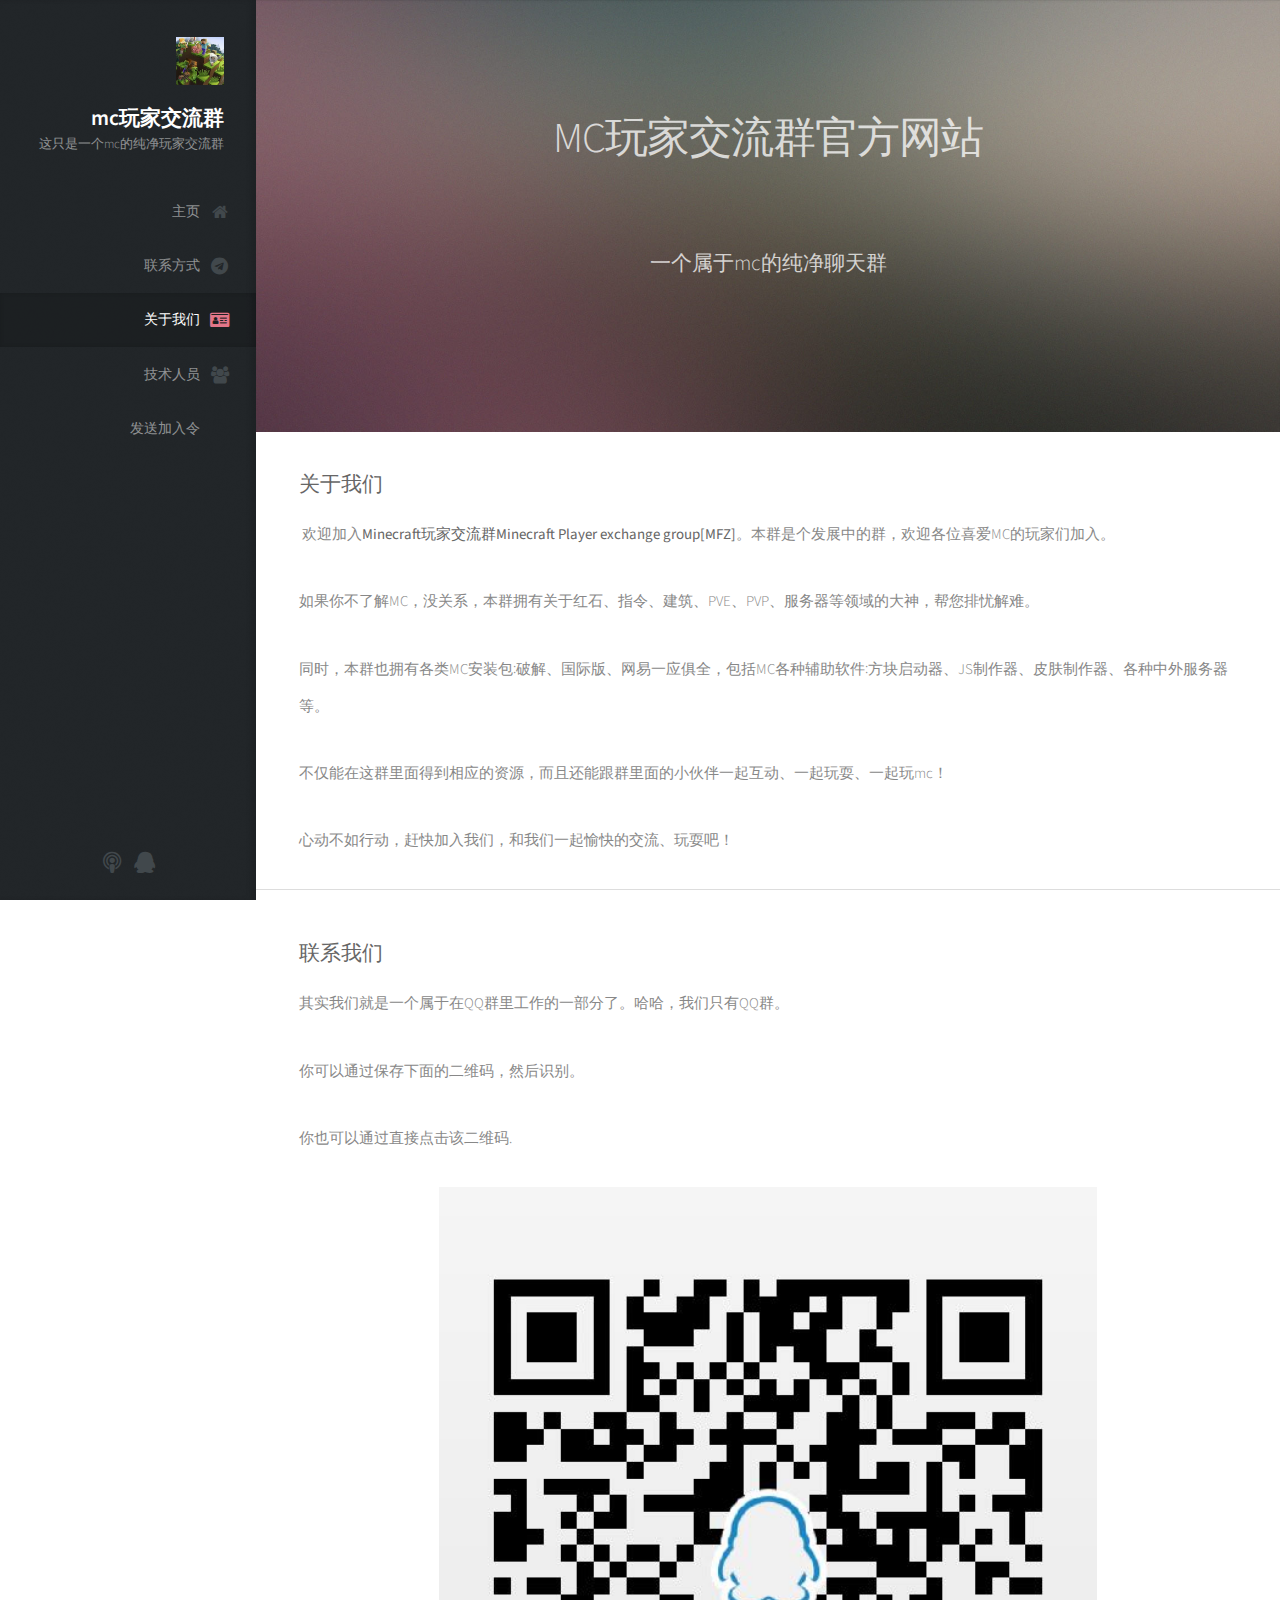
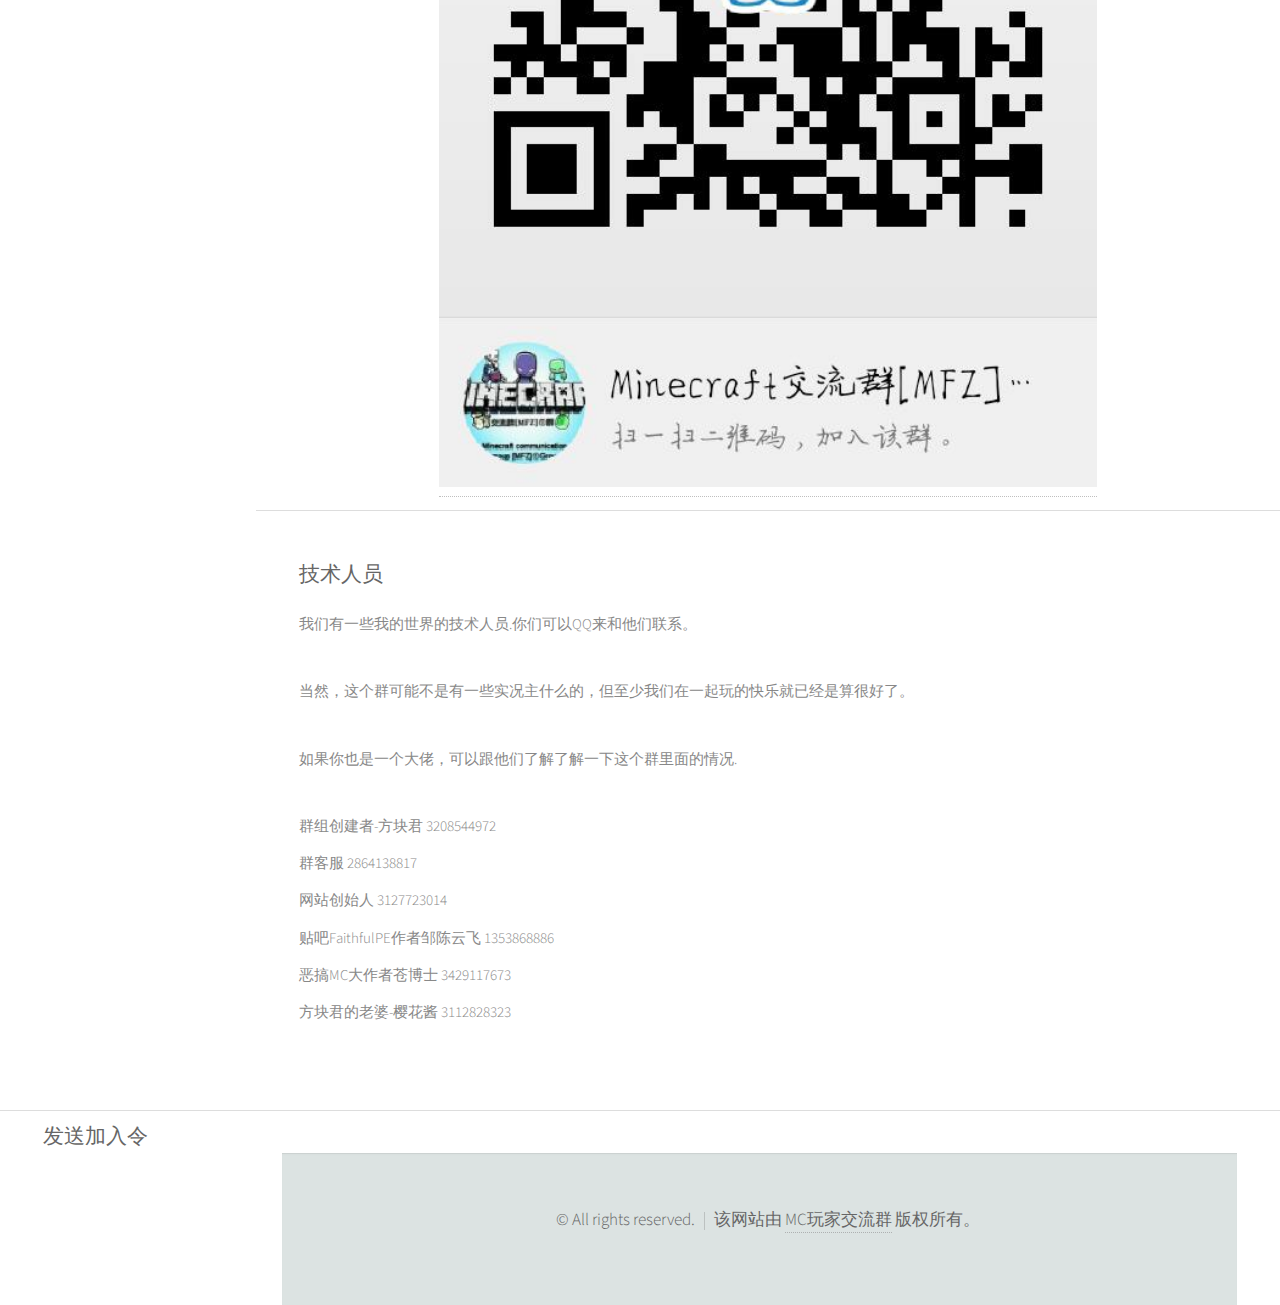
==== commit 67ee7823: "Update index.html" ====
--- a/index.html
+++ b/index.html
@@ -32,6 +32,7 @@
 								<li><a href="#ContactUs" id="contact"><span class="icon fa-telegram">联系方式</span></a></li>
 								<li><a href="#AboutUs" id="about-link"><span class="icon fa-drivers-license">关于我们</span></a></li>
  	      	  	 <li><a href="#MakeUpPeople" id="people-link"><span class="icon fa-group">技术人员</span></a></li>
+								<li><a href="#submit" id="submiter"><span class="icon fa-handshake_o">发送加入令</span></a>
 							</ul>
 						</nav>
 
@@ -83,7 +84,7 @@
           <p>你可以通过保存下面的二维码，然后识别。</p>
           <p>你也可以通过直接点击该二维码.</p>
           <div align="center">
-          <a href="https://jq.qq.com/?_wv=1027&k=5OsWPft"><img src="./images/QRcode.jpg" height"40%" width="40%" alt="https://jq.qq.com/?_wv=1027&k=5OsWPft" /></a>
+          <a href="https://jq.qq.com/?_wv=1027&k=5OsWPft"><img src="./images/QRcode.jpg" height"10%" width="10%" alt="https://jq.qq.com/?_wv=1027&k=5OsWPft" /></a>
           </div>
           </div>
          <hr />
@@ -105,6 +106,10 @@
           </div>
           </div>
           <br />
+    <!-- Submit -->
+	  <hr ->
+	  <div class="container">
+          <h5 id="submiter">发送加入令
 		<!-- Footer --> 
 			<div id="footer">
 
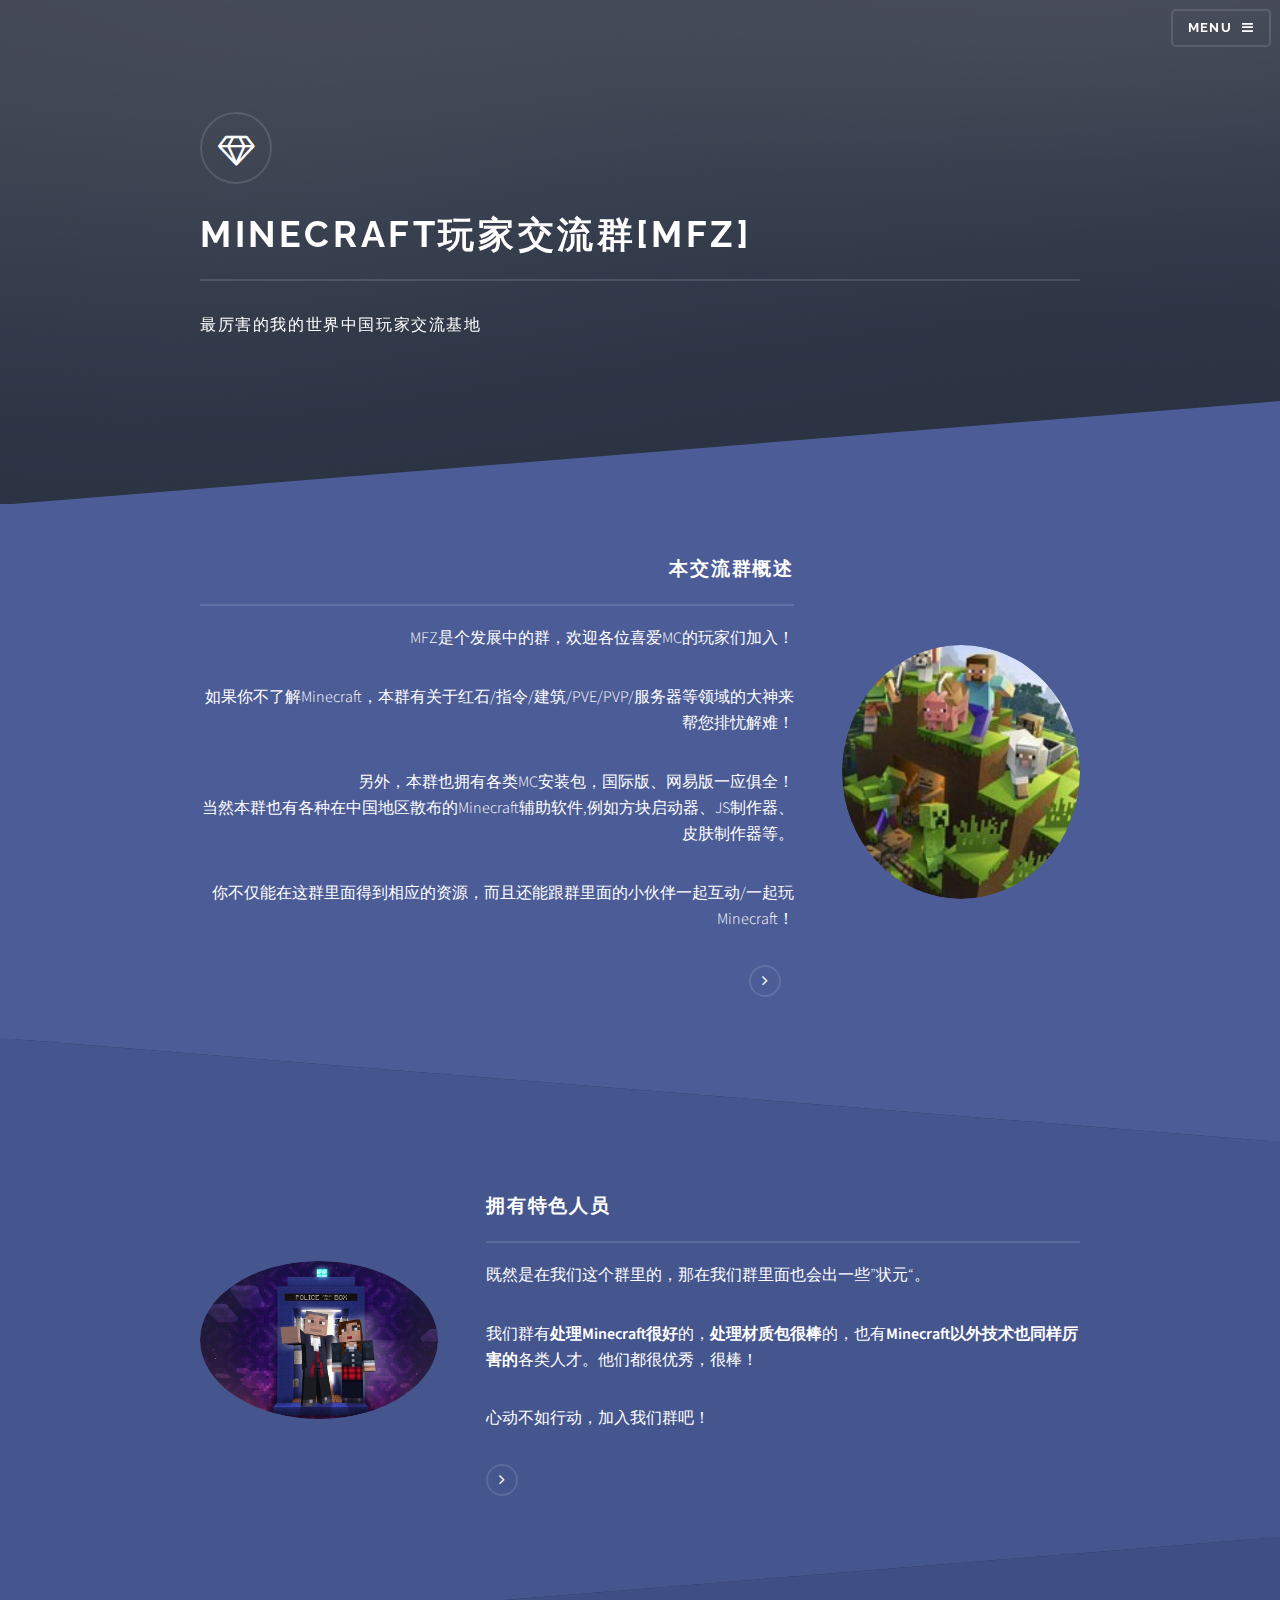
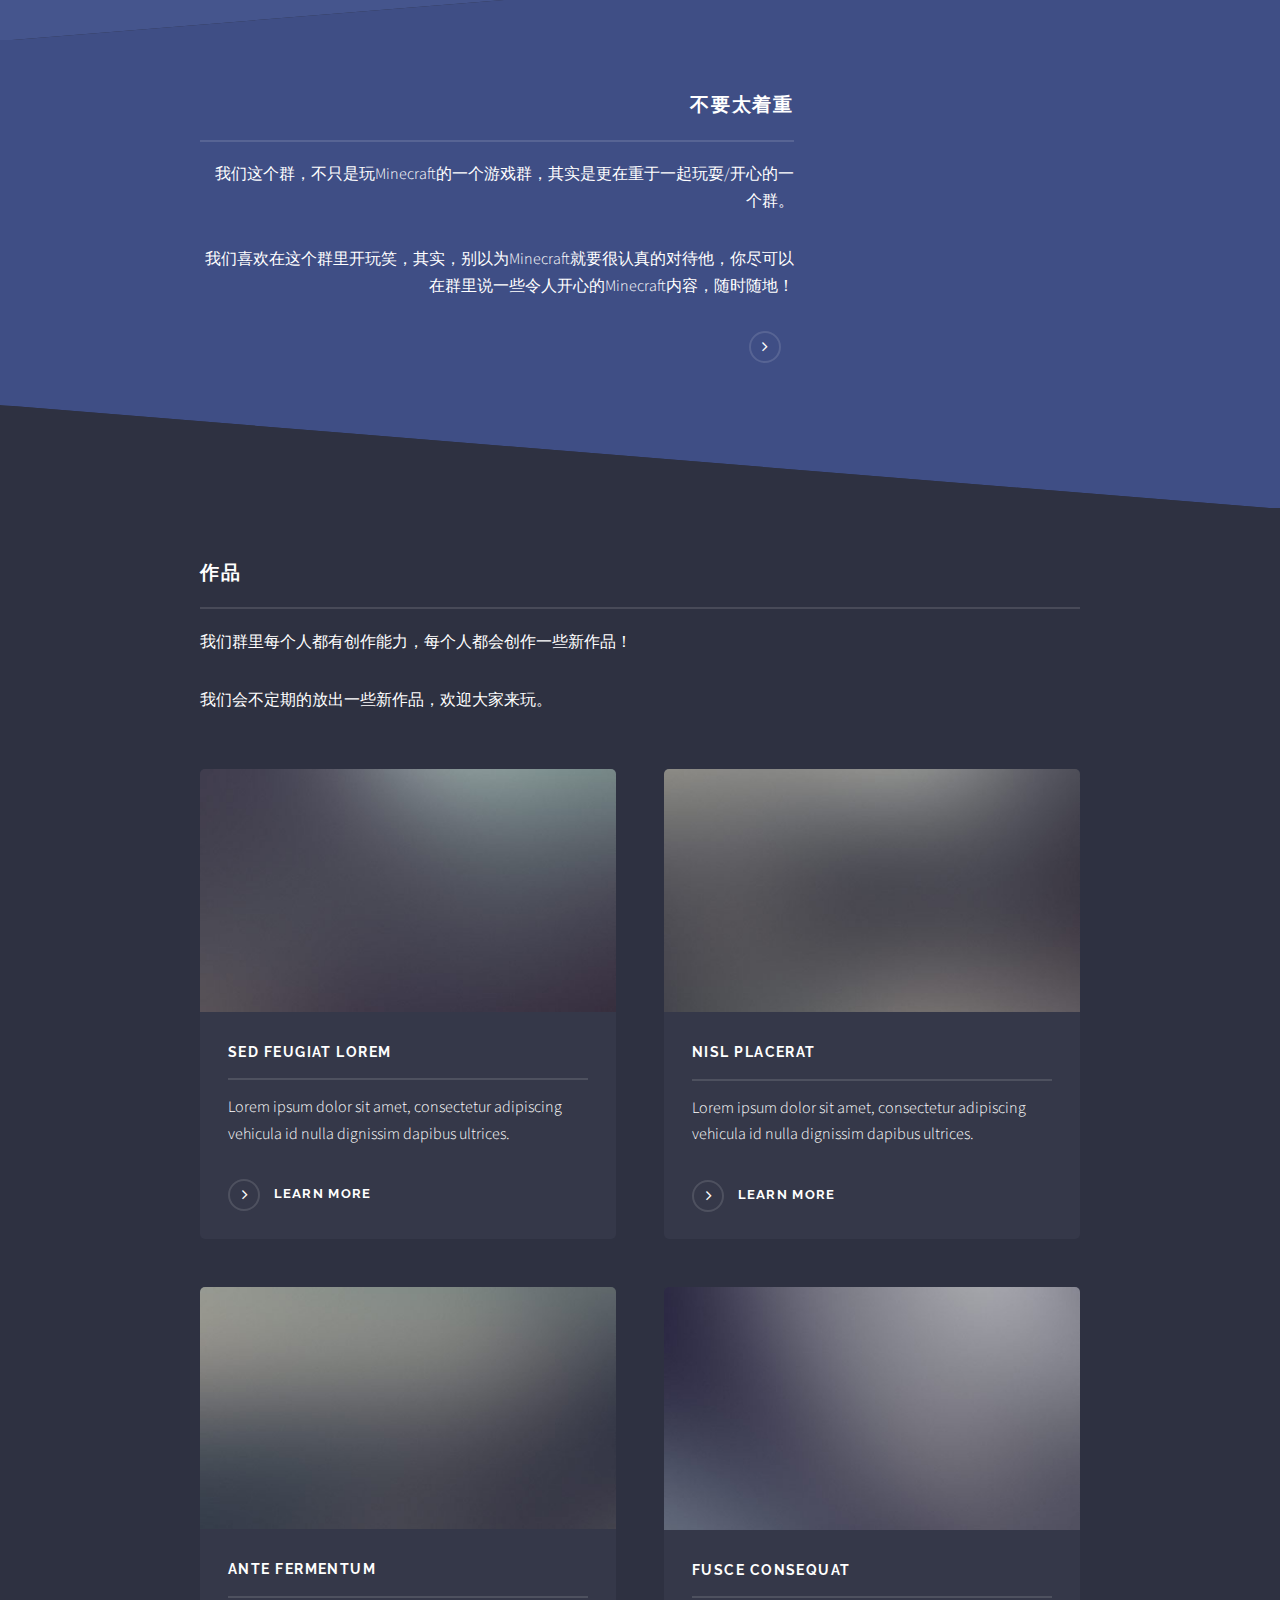
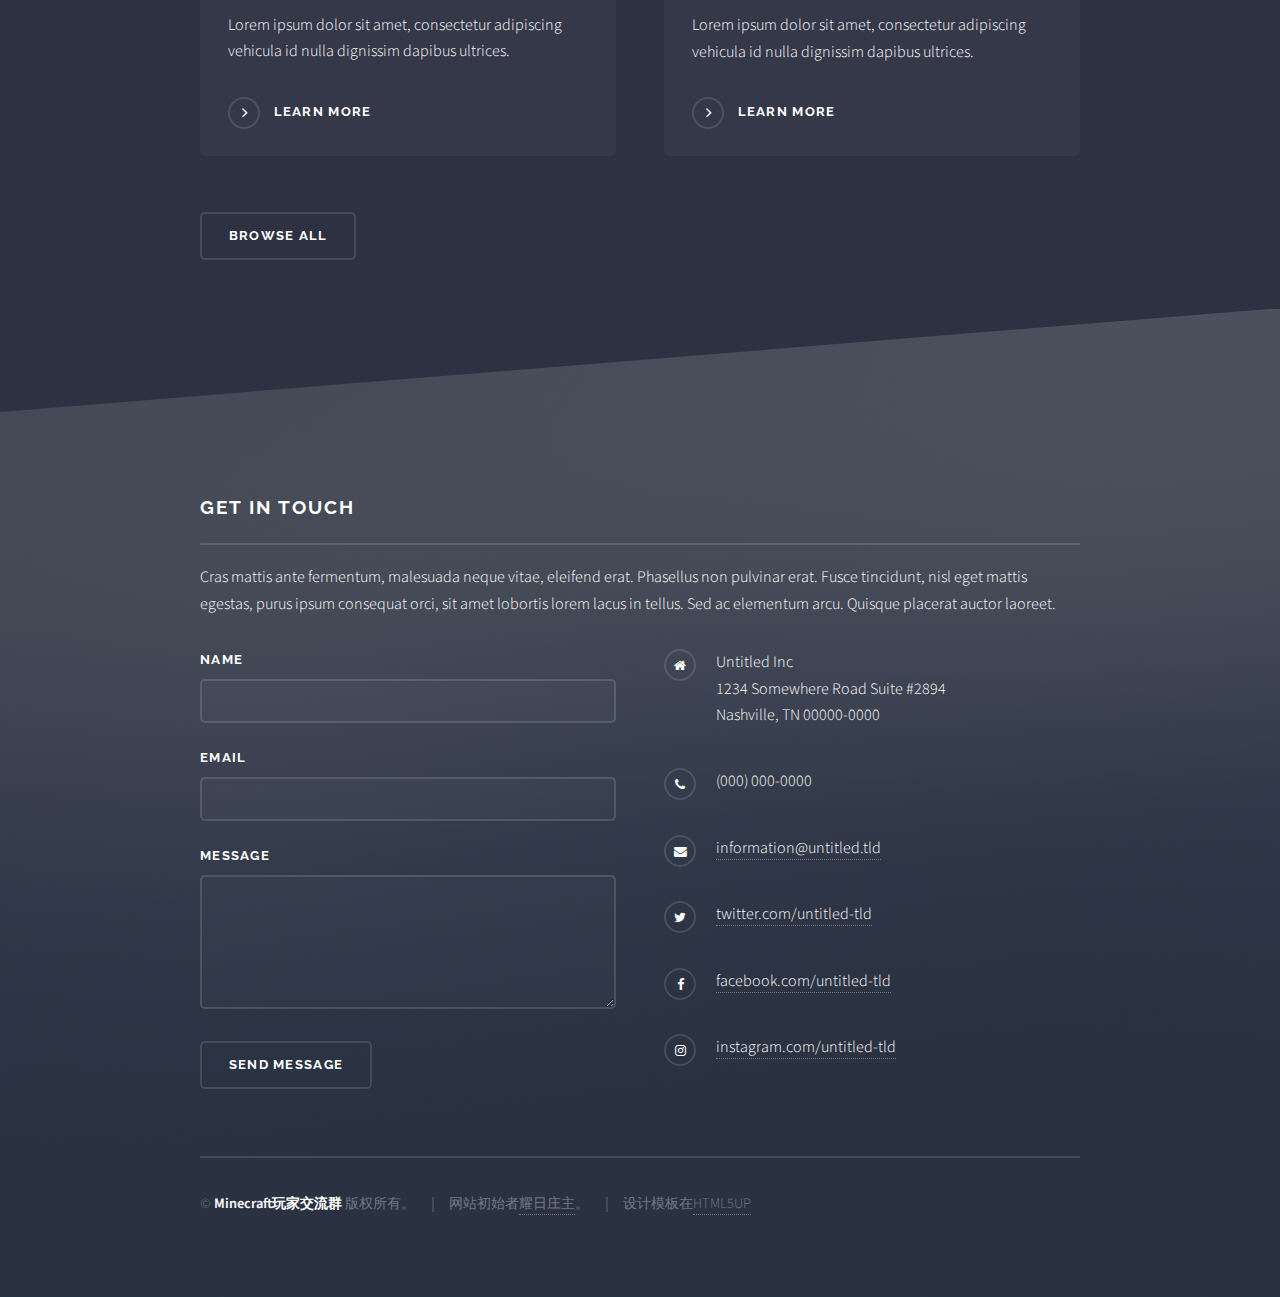
==== commit 33bfdec3: "DescribeChange" ====
--- a/index.html
+++ b/index.html
@@ -1,8 +1,8 @@
 <!DOCTYPE HTML>
 <!--
-	Prologue by HTML5 UP
-	html5up.net | @ajlkn
-	Free for personal and commercial use under the CCA 3.0 license (html5up.net/license)
+	The "Solid State" theme on HTML5UP
+    Edited by SunbossRS
+    Collected on McPlyrExcGp	
 -->
 <html>
 	<head>
@@ -10,119 +10,176 @@
 		<meta charset="utf-8" />
 		<meta name="viewport" content="width=device-width, initial-scale=1, user-scalable=no" />
 		<link rel="stylesheet" href="assets/css/main.css" />
+		<noscript><link rel="stylesheet" href="assets/css/noscript.css" /></noscript>
 	</head>
-
 	<body class="is-preload">
 
-		<!-- 开头者 -->
-			<div id="header">
+		<!-- Page Wrapper -->
+			<div id="page-wrapper">
 
-				<div class="top">
+				<!-- Header -->
+					<header id="header" class="alt">
+						<h1><a href="index.html">Minecraft玩家交流群[MFZ]</a></h1>
+						<nav>
+							<a href="#menu">Menu</a>
+						</nav>
+					</header>
 
-					<!-- 侧边栏的设置 -->
-						<div id="logo">
-							<span class="image avatar48"><img src="images/头像.jpg" alt="" /></span>
-							<h1 id="title">mc玩家交流群</h1>
-							<p>这只是一个mc的纯净玩家交流群</p>
+				<!-- Menu -->
+					<nav id="menu">
+						<div class="inner">
+							<h2>Menu</h2>
+							<ul class="links">
+								<li><a href="index.html">主页</a></li>
+								<li><a href="generic.html">关于我们</a></li>
+								<li><a href="elements.html">交换友链</a></li>
+							</ul>
+							<a href="#" class="close">Close</a>
 						</div>
+					</nav>
 
-					<nav id="nav">
-							<ul>
-								<li><a href="#top" id="top-link"><span class="icon fa-home">主页</span></a></li>
-								<li><a href="#ContactUs" id="contact"><span class="icon fa-telegram">联系方式</span></a></li>
-								<li><a href="#AboutUs" id="about-link"><span class="icon fa-drivers-license">关于我们</span></a></li>
- 	      	  	 <li><a href="#MakeUpPeople" id="people-link"><span class="icon fa-group">技术人员</span></a></li>
-								<li><a href="#submit" id="submiter"><span class="icon fa-handshake_o">发送加入令</span></a>
-							</ul>
-						</nav>
-
-				</div>
-
-				<div class="bottom">
-
-					<!-- 导航栏的图标 -->
-						<ul class="icons">
-							<li><a href="./page/OutputGroup Information.html" class="icon fa-podcast"><span class="label">OutputGroup Information</span></a></li>
-							<li><a href="https://jq.qq.com/?_wv=1027&k=5OsWPft" class="icon fa-qq"><span class="label">QQ加群</span></a></li>
-						</ul>
-
-				</div>
-
-			</div>
-
-		<!-- Main -->
-			<div id="main">
-
-				<!-- Intro -->
-					<section id="top" class="one dark cover">
-						<div class="container">
-
-							<header>
-								<h2 class="alt">MC玩家交流群官方网站</h2>
-             <br />
-             <br />
-             <hp>一个属于mc的纯净聊天群</p>
-							</header>
+				<!-- Banner -->
+					<section id="banner">
+						<div class="inner">
+							<div class="logo"><span class="icon fa-diamond"></span></div>
+							<h2>Minecraft玩家交流群[MFZ]</h2>
+							<p>最厉害的我的世界中国玩家交流基地</p>
 						</div>
 					</section>
 
-          <br />
-				<!-- AboutUs -->
-						<div class="container">
-          <h5 id="AboutUs">关于我们</h5>
-          <p>&nbsp;欢迎加入<strong>Minecraft玩家交流群Minecraft Player exchange group[MFZ]</strong>。本群是个发展中的群，欢迎各位喜爱MC的玩家们加入。</p>
-          <p>如果你不了解MC，没关系，本群拥有关于红石、指令、建筑、PVE、PVP、服务器等领域的大神，帮您排忧解难。</p>
-          <p>同时，本群也拥有各类MC安装包∶破解、国际版、网易一应俱全，包括MC各种辅助软件∶方块启动器、JS制作器、皮肤制作器、各种中外服务器等。</p>
-          <p>不仅能在这群里面得到相应的资源，而且还能跟群里面的小伙伴一起互动、一起玩耍、一起玩mc！</p>
-          <p>心动不如行动，赶快加入我们，和我们一起愉快的交流、玩耍吧！</p>
-	     		</div>
-          <hr />
-          <br />
-          <div class="container">
-          <h5 id="ContactUs">联系我们</h5>
-          <p>其实我们就是一个属于在QQ群里工作的一部分了。哈哈，我们只有QQ群。</p>
-          <p>你可以通过保存下面的二维码，然后识别。</p>
-          <p>你也可以通过直接点击该二维码.</p>
-          <div align="center">
-          <a href="https://jq.qq.com/?_wv=1027&k=5OsWPft"><img src="./images/QRcode.jpg" height"10%" width="10%" alt="https://jq.qq.com/?_wv=1027&k=5OsWPft" /></a>
-          </div>
-          </div>
-         <hr />
-     <!-- MackUpPeople -->
-          <br />
-          <div class="container">
-          <h5 id="MakeUpPeople">技术人员</h5>
-          <p>我们有一些我的世界的技术人员.你们可以QQ来和他们联系。</p>
-          <p>当然，这个群可能不是有一些实况主什么的，但至少我们在一起玩的快乐就已经是算很好了。</p>
-          <p>如果你也是一个大佬，可以跟他们了解了解一下这个群里面的情况.</p>
-          <special />
-          <p>群组创建者-方块君  3208544972</address><br />
-          <code>群客服  2864138817</address><br />
-          <code>网站创始人  3127723014</code><br />
-          <code>贴吧FaithfulPE作者邹陈云飞  1353868886</code><br />
-          <code>恶搞MC大作者苍博士  3429117673</code><br />
-          <code>方块君的老婆-樱花酱 3112828323</code><br />
-          <special />
-          </div>
-          </div>
-          <br />
-    <!-- Submit -->
-	  <hr ->
-	  <div class="container">
-          <h5 id="submiter">发送加入令
-		<!-- Footer --> 
-			<div id="footer">
+				<!-- Wrapper -->
+					<section id="wrapper">
 
-				<!-- Copyright -->
-					<ul class="copyright">
-						<li>&copy; All rights reserved.</li><li>该网站由 <a href="#">MC玩家交流群</a> 版权所有。</li>
-					</ul>
+						<!-- One -->
+							<section id="one" class="wrapper spotlight style1">
+								<div class="inner">
+									<a href="#" class="image"><img src="images/headerl.jpg" alt="" /></a>
+									<div class="content">
+										<h2 class="major">本交流群概述</h2>
+										<p>MFZ是个发展中的群，欢迎各位喜爱MC的玩家们加入！</p>
+										<p>如果你不了解Minecraft，本群有关于红石/指令/建筑/PVE/PVP/服务器等领域的大神来帮您排忧解难！</p>
+                                        <p>另外，本群也拥有各类MC安装包，国际版、网易版一应俱全！<br /> 当然本群也有各种在中国地区散布的Minecraft辅助软件,例如方块启动器、JS制作器、皮肤制作器等。</p>
+                                        <p>你不仅能在这群里面得到相应的资源，而且还能跟群里面的小伙伴一起互动/一起玩Minecraft！</p>
+										<a href="#" class="special"></a>
+									</div>
+								</div>
+							</section>
+
+						<!-- Two -->
+							<section id="two" class="wrapper alt spotlight style2">
+								<div class="inner">
+									<a href="#" class="image"><img src="images/TARDIS_DOCTOR_CLARA_MINECRAFT.jpg" alt="" /></a>
+									<div class="content">
+										<h2 class="major">拥有特色人员</h2>
+										<p>既然是在我们这个群里的，那在我们群里面也会出一些”状元“。</p>
+										<p>我们群有<strong>处理Minecraft很好</strong>的，<strong>处理材质包很棒</strong>的，也有<strong>Minecraft以外技术也同样厉害的</strong>各类人才。他们都很优秀，很棒！</p>
+										<p>心动不如行动，加入我们群吧！</p>
+										<a href="#" class="special"></a>
+									</div>
+								</div>
+							</section>
+
+						<!-- Three -->
+							<section id="three" class="wrapper spotlight style3">
+								<div class="inner">
+									<a href="#" class="image"><img src="images/happy.jpg" alt="" /></a>
+									<div class="content">
+										<h2 class="major">不要太着重</h2>
+										<p>我们这个群，不只是玩Minecraft的一个游戏群，其实是更在重于一起玩耍/开心的一个群。</p>
+										<p>我们喜欢在这个群里开玩笑，其实，别以为Minecraft就要很认真的对待他，你尽可以在群里说一些令人开心的Minecraft内容，随时随地！</p>
+										<a href="#" class="special"></a>
+									</div>
+								</div>
+							</section>
+
+						<!-- Four -->
+							<section id="four" class="wrapper alt style1">
+								<div class="inner">
+									<h2 class="major">作品</h2>
+									<p>我们群里每个人都有创作能力，每个人都会创作一些新作品！</p>
+									<p>我们会不定期的放出一些新作品，欢迎大家来玩。</p>
+									<section class="features">
+										<article>
+											<a href="#" class="image"><img src="images/pic04.jpg" alt="" /></a>
+											<h3 class="major">Sed feugiat lorem</h3>
+											<p>Lorem ipsum dolor sit amet, consectetur adipiscing vehicula id nulla dignissim dapibus ultrices.</p>
+											<a href="#" class="special">Learn more</a>
+										</article>
+										<article>
+											<a href="#" class="image"><img src="images/pic05.jpg" alt="" /></a>
+											<h3 class="major">Nisl placerat</h3>
+											<p>Lorem ipsum dolor sit amet, consectetur adipiscing vehicula id nulla dignissim dapibus ultrices.</p>
+											<a href="#" class="special">Learn more</a>
+										</article>
+										<article>
+											<a href="#" class="image"><img src="images/pic06.jpg" alt="" /></a>
+											<h3 class="major">Ante fermentum</h3>
+											<p>Lorem ipsum dolor sit amet, consectetur adipiscing vehicula id nulla dignissim dapibus ultrices.</p>
+											<a href="#" class="special">Learn more</a>
+										</article>
+										<article>
+											<a href="#" class="image"><img src="images/pic07.jpg" alt="" /></a>
+											<h3 class="major">Fusce consequat</h3>
+											<p>Lorem ipsum dolor sit amet, consectetur adipiscing vehicula id nulla dignissim dapibus ultrices.</p>
+											<a href="#" class="special">Learn more</a>
+										</article>
+									</section>
+									<ul class="actions">
+										<li><a href="#" class="button">Browse All</a></li>
+									</ul>
+								</div>
+							</section>
+
+					</section>
+
+				<!-- Footer -->
+					<section id="footer">
+						<div class="inner">
+							<h2 class="major">Get in touch</h2>
+							<p>Cras mattis ante fermentum, malesuada neque vitae, eleifend erat. Phasellus non pulvinar erat. Fusce tincidunt, nisl eget mattis egestas, purus ipsum consequat orci, sit amet lobortis lorem lacus in tellus. Sed ac elementum arcu. Quisque placerat auctor laoreet.</p>
+							<form method="post" action="#">
+								<div class="fields">
+									<div class="field">
+										<label for="name">Name</label>
+										<input type="text" name="name" id="name" />
+									</div>
+									<div class="field">
+										<label for="email">Email</label>
+										<input type="email" name="email" id="email" />
+									</div>
+									<div class="field">
+										<label for="message">Message</label>
+										<textarea name="message" id="message" rows="4"></textarea>
+									</div>
+								</div>
+								<ul class="actions">
+									<li><input type="submit" value="Send Message" /></li>
+								</ul>
+							</form>
+							<ul class="contact">
+								<li class="fa-home">
+									Untitled Inc<br />
+									1234 Somewhere Road Suite #2894<br />
+									Nashville, TN 00000-0000
+								</li>
+								<li class="fa-phone">(000) 000-0000</li>
+								<li class="fa-envelope"><a href="#">information@untitled.tld</a></li>
+								<li class="fa-twitter"><a href="#">twitter.com/untitled-tld</a></li>
+								<li class="fa-facebook"><a href="#">facebook.com/untitled-tld</a></li>
+								<li class="fa-instagram"><a href="#">instagram.com/untitled-tld</a></li>
+							</ul>
+							<ul class="copyright">
+								<li>&copy; <strong>Minecraft玩家交流群</strong> 版权所有。</li>
+								<li>网站初始者<a href="https://sunbossrs.github.io/">耀日庄主</a>。</li>
+								<li>设计模板在<a href="http://html5up.net">HTML5UP</a></li>
+							</ul>
+						</div>
+					</section>
 
 			</div>
 
 		<!-- Scripts -->
 			<script src="assets/js/jquery.min.js"></script>
-			<script src="assets/js/jquery.scrolly.min.js"></script>
 			<script src="assets/js/jquery.scrollex.min.js"></script>
 			<script src="assets/js/browser.min.js"></script>
 			<script src="assets/js/breakpoints.min.js"></script>
@@ -130,4 +187,4 @@
 			<script src="assets/js/main.js"></script>
 
 	</body>
-</html>
+</html>--- a/assets/css/main.css
+++ b/assets/css/main.css
@@ -1,17 +1,17 @@
-@import url("font-awesome.min.css");
-@import url("https://fonts.googleapis.com/css?family=Source+Sans+Pro:300,300italic,400,600");
+@import url(font-awesome.min.css);
+@import url("https://fonts.googleapis.com/css?family=Raleway:200,700|Source+Sans+Pro:300,600,300italic,600italic");
 
 /*
-	Prologue by HTML5 UP
+	Solid State by HTML5 UP
 	html5up.net | @ajlkn
 	Free for personal and commercial use under the CCA 3.0 license (html5up.net/license)
 */
 
 html, body, div, span, applet, object,
-iframe, h1, h2, h3, h4, h5, h6, blockquote,
+iframe, h1, h2, h3, h4, h5, h6, p, blockquote,
 pre, a, abbr, acronym, address, big, cite,
-code, del, dfn, em, ins, kbd, q, s, samp,
-small, strike, sub, sup, tt, var, b,
+code, del, dfn, em, img, ins, kbd, q, s, samp,
+small, strike, strong, sub, sup, tt, var, b,
 u, i, center, dl, dt, dd, ol, ul, li, fieldset,
 form, label, legend, table, caption, tbody,
 tfoot, thead, tr, th, td, article, aside,
@@ -29,21 +29,6 @@
 footer, header, hgroup, menu, nav, section {
 	display: block;}
 
-p {
-       font-size: 70%
-}
-
-img {
-    width: 70%;
-    heigt: 70%;
-}
-
-strong {
-    font-width: 7px;
-    font-height: 7px;
-    color: #666;
-}
-
 body {
 	line-height: 1;
 }
@@ -89,6 +74,22 @@
 
 /* Basic */
 
+	@-ms-viewport {
+		width: device-width;
+	}
+
+	body {
+		-ms-overflow-style: scrollbar;
+	}
+
+	@media screen and (max-width: 480px) {
+
+		html, body {
+			min-width: 320px;
+		}
+
+	}
+
 	html {
 		box-sizing: border-box;
 	}
@@ -98,12 +99,11 @@
 	}
 
 	body {
-		background: #fff;
-		font-family: 'Source Sans Pro', sans-serif;
-		font-size: 19pt;
-		font-weight: 300;
-		line-height: 1.75em;
-		color: #888;
+		background-color: #2e3141;
+		background-image: linear-gradient(to top, rgba(46, 49, 65, 0.8), rgba(46, 49, 65, 0.8)), url("../../images/bg.jpg");
+		background-size: auto, cover;
+		background-attachment: fixed, fixed;
+		background-position: center, center;
 	}
 
 		body.is-preload *, body.is-preload *:before, body.is-preload *:after {
@@ -117,161 +117,252 @@
 			transition: none !important;
 		}
 
-	input, textarea, select {
-		font-family: 'Source Sans Pro', sans-serif;
-		font-size: 19pt;
+/* Type */
+
+	body, input, select, textarea {
+		color: #ffffff;
+		font-family: "Source Sans Pro", Helvetica, sans-serif;
+		font-size: 16.5pt;
 		font-weight: 300;
-		line-height: 1.75em;
-		color: #888;
-	}
-
-	h1, h2, h3, h4, h5, h6 {
-		font-weight: 300;
-		color: #666;
-		line-height: 1.5em;
-	}
-
-	h1 a, h2 a, h3 a, h4 a, h5 a, h6 a {
-		color: inherit;
+		line-height: 1.65;
+	}
+
+		@media screen and (max-width: 1680px) {
+
+			body, input, select, textarea {
+				font-size: 13pt;
+			}
+
+		}
+
+		@media screen and (max-width: 1280px) {
+
+			body, input, select, textarea {
+				font-size: 12pt;
+			}
+
+		}
+
+		@media screen and (max-width: 980px) {
+
+			body, input, select, textarea {
+				font-size: 12pt;
+			}
+
+		}
+
+		@media screen and (max-width: 736px) {
+
+			body, input, select, textarea {
+				font-size: 12pt;
+			}
+
+		}
+
+		@media screen and (max-width: 480px) {
+
+			body, input, select, textarea {
+				font-size: 12pt;
+			}
+
+		}
+
+	a {
+		-moz-transition: color 0.2s ease-in-out, border-bottom-color 0.2s ease-in-out;
+		-webkit-transition: color 0.2s ease-in-out, border-bottom-color 0.2s ease-in-out;
+		-ms-transition: color 0.2s ease-in-out, border-bottom-color 0.2s ease-in-out;
+		transition: color 0.2s ease-in-out, border-bottom-color 0.2s ease-in-out;
+		border-bottom: dotted 1px rgba(255, 255, 255, 0.35);
+		color: #ffffff;
 		text-decoration: none;
 	}
 
-		h1 a strong, h2 a strong, h3 a strong, h4 a strong, h5 a strong, h6 a strong {
-			color: #333;
-		}
-
-	h2 {
-		font-size: 2em;
-		letter-spacing: -1px;
-	}
-
-		h2.alt {
-			color: #888;
-		}
-
-			h2.alt strong {
-				color: #666;
-			}
-
-	h3 {
-		font-size: 1.5em;
-	}
-
-	header {
-		margin: 0 0 2em 0;
-	}
-
-		header > p {
-			margin: 1em 0 0 0;
-		}
-
-	footer {
-		margin: 2em 0 0 0;
-	}
-
-	 b {
-		font-weight: 20%;
-		color: #666;
+		a:hover {
+			border-bottom-color: transparent;
+			color: #ffffff !important;
+		}
+
+		a.special:not(.button) {
+			text-decoration: none;
+			border-bottom: 0;
+			display: block;
+			font-family: Raleway, Helvetica, sans-serif;
+			font-size: 0.8em;
+			font-weight: 700;
+			letter-spacing: 0.1em;
+			margin: 0 0 2em 0;
+			text-transform: uppercase;
+		}
+
+			a.special:not(.button):before {
+				-moz-osx-font-smoothing: grayscale;
+				-webkit-font-smoothing: antialiased;
+				font-family: FontAwesome;
+				font-style: normal;
+				font-weight: normal;
+				text-transform: none !important;
+			}
+
+			a.special:not(.button):before {
+				-moz-transition: background-color 0.2s ease-in-out;
+				-webkit-transition: background-color 0.2s ease-in-out;
+				-ms-transition: background-color 0.2s ease-in-out;
+				transition: background-color 0.2s ease-in-out;
+				border-radius: 100%;
+				border: solid 2px rgba(255, 255, 255, 0.125);
+				content: '\f105';
+				display: inline-block;
+				font-size: 1.25em;
+				height: 2em;
+				line-height: 1.65em;
+				margin-right: 0.85em;
+				text-align: center;
+				text-indent: 0.15em;
+				vertical-align: middle;
+				width: 2em;
+			}
+
+			a.special:not(.button):hover:before {
+				background-color: rgba(255, 255, 255, 0.025);
+			}
+
+			a.special:not(.button):active:before {
+				background-color: rgba(255, 255, 255, 0.075);
+			}
+
+	strong, b {
+		color: #ffffff;
+		font-weight: 600;
 	}
 
 	em, i {
 		font-style: italic;
 	}
 
-	a {
-		text-decoration: none;
-		color: inherit;
-		border-bottom: dotted 1px rgba(128, 128, 128, 0.5);
-		-moz-transition: color 0.35s ease-in-out, border-bottom-color 0.35s ease-in-out;
-		-webkit-transition: color 0.35s ease-in-out, border-bottom-color 0.35s ease-in-out;
-		-ms-transition: color 0.35s ease-in-out, border-bottom-color 0.35s ease-in-out;
-		transition: color 0.35s ease-in-out, border-bottom-color 0.35s ease-in-out;
-		outline: 0;
-	}
-
-		a:hover {
-			color: #E27689;
-			border-bottom-color: rgba(255, 255, 255, 0);
-		}
+	p {
+		margin: 0 0 2em 0;
+	}
+
+	h1, h2, h3, h4, h5, h6 {
+		color: #ffffff;
+		font-family: Raleway, Helvetica, sans-serif;
+		font-weight: 700;
+		letter-spacing: 0.1em;
+		margin: 0 0 1em 0;
+		text-transform: uppercase;
+	}
+
+		h1 a, h2 a, h3 a, h4 a, h5 a, h6 a {
+			color: inherit;
+			text-decoration: none;
+			border-bottom: 0;
+		}
+
+		h1 span, h2 span, h3 span, h4 span, h5 span, h6 span {
+			font-weight: 200;
+		}
+
+		h1.major, h2.major, h3.major, h4.major, h5.major, h6.major {
+			padding-bottom: 1em;
+			border-bottom: solid 2px rgba(255, 255, 255, 0.125);
+		}
+
+	h2 {
+		font-size: 1.2em;
+	}
+
+	h3 {
+		font-size: 0.9em;
+	}
+
+	h4 {
+		font-size: 0.7em;
+	}
+
+	h5 {
+		font-size: 0.7em;
+	}
+
+	h6 {
+		font-size: 0.7em;
+	}
+
+	@media screen and (max-width: 736px) {
+
+		h2 {
+			font-size: 1em;
+		}
+
+		h3 {
+			font-size: 0.8em;
+		}
+
+	}
 
 	sub {
+		font-size: 0.8em;
 		position: relative;
 		top: 0.5em;
+	}
+
+	sup {
 		font-size: 0.8em;
-	}
-
-	sup {
 		position: relative;
 		top: -0.5em;
-		font-size: 0.8em;
-	}
+	}
+
+	blockquote {
+		border-left: solid 4px rgba(255, 255, 255, 0.125);
+		font-style: italic;
+		margin: 0 0 2em 0;
+		padding: 0.5em 0 0.5em 2em;
+	}
+
+	code {
+		background: rgba(255, 255, 255, 0.025);
+		border-radius: 5px;
+		border: solid 2px rgba(255, 255, 255, 0.125);
+		font-family: "Courier New", monospace;
+		font-size: 0.9em;
+		margin: 0 0.25em;
+		padding: 0.25em 0.65em;
+	}
+
+	pre {
+		-webkit-overflow-scrolling: touch;
+		font-family: "Courier New", monospace;
+		font-size: 0.9em;
+		margin: 0 0 2em 0;
+	}
+
+		pre code {
+			display: block;
+			line-height: 1.75em;
+			padding: 1em 1.5em;
+			overflow-x: auto;
+		}
 
 	hr {
 		border: 0;
-		border-top: solid 1px #ddd;
-	}
-
-	blockquote {
-		border-left: solid 0.5em #ddd;
-		padding: 1em 0 1em 2em;
-		font-style: italic;
-	}
-
-	p, ul, ol, dl, table {
-		margin-bottom: 2em;
-	}
-
-	br.clear {
-		clear: both;
-	}
-
-/* Container */
-
-	.container {
-		margin: 0 auto;
-		max-width: 100%;
-		width: 1400px;
-	}
-
-		@media screen and (min-width: 961px) and (max-width: 1880px) {
-
-			.container {
-				width: 1200px;
-			}
-
-		}
-
-		@media screen and (min-width: 961px) and (max-width: 1620px) {
-
-			.container {
-				width: 960px;
-			}
-
-		}
-
-		@media screen and (min-width: 961px) and (max-width: 1320px) {
-
-			.container {
-				width: 100%;
-			}
-
-		}
-
-		@media screen and (max-width: 960px) {
-
-			.container {
-				width: 100%;
-			}
-
-		}
-
-		@media screen and (max-width: 736px) {
-
-			.container {
-				width: 100%;
-			}
-
-		}
+		border-bottom: solid 2px rgba(255, 255, 255, 0.125);
+		margin: 2.5em 0;
+	}
+
+		hr.major {
+			margin: 4em 0;
+		}
+
+	.align-left {
+		text-align: left;
+	}
+
+	.align-center {
+		text-align: center;
+	}
+
+	.align-right {
+		text-align: right;
+	}
 
 /* Row */
 
@@ -415,108 +506,108 @@
 		}
 
 		.row.gtr-0 {
-			margin-top: 0px;
-			margin-left: 0px;
+			margin-top: 0;
+			margin-left: 0em;
 		}
 
 			.row.gtr-0 > * {
-				padding: 0px 0 0 0px;
+				padding: 0 0 0 0em;
 			}
 
 			.row.gtr-0.gtr-uniform {
-				margin-top: 0px;
+				margin-top: 0em;
 			}
 
 				.row.gtr-0.gtr-uniform > * {
-					padding-top: 0px;
+					padding-top: 0em;
 				}
 
 		.row.gtr-25 {
-			margin-top: -10px;
-			margin-left: -10px;
+			margin-top: 0;
+			margin-left: -0.4375em;
 		}
 
 			.row.gtr-25 > * {
-				padding: 10px 0 0 10px;
+				padding: 0 0 0 0.4375em;
 			}
 
 			.row.gtr-25.gtr-uniform {
-				margin-top: -10px;
+				margin-top: -0.4375em;
 			}
 
 				.row.gtr-25.gtr-uniform > * {
-					padding-top: 10px;
+					padding-top: 0.4375em;
 				}
 
 		.row.gtr-50 {
-			margin-top: -20px;
-			margin-left: -20px;
+			margin-top: 0;
+			margin-left: -0.875em;
 		}
 
 			.row.gtr-50 > * {
-				padding: 20px 0 0 20px;
+				padding: 0 0 0 0.875em;
 			}
 
 			.row.gtr-50.gtr-uniform {
-				margin-top: -20px;
+				margin-top: -0.875em;
 			}
 
 				.row.gtr-50.gtr-uniform > * {
-					padding-top: 20px;
+					padding-top: 0.875em;
 				}
 
 		.row {
-			margin-top: -40px;
-			margin-left: -40px;
+			margin-top: 0;
+			margin-left: -1.75em;
 		}
 
 			.row > * {
-				padding: 40px 0 0 40px;
+				padding: 0 0 0 1.75em;
 			}
 
 			.row.gtr-uniform {
-				margin-top: -40px;
+				margin-top: -1.75em;
 			}
 
 				.row.gtr-uniform > * {
-					padding-top: 40px;
+					padding-top: 1.75em;
 				}
 
 		.row.gtr-150 {
-			margin-top: -60px;
-			margin-left: -60px;
+			margin-top: 0;
+			margin-left: -2.625em;
 		}
 
 			.row.gtr-150 > * {
-				padding: 60px 0 0 60px;
+				padding: 0 0 0 2.625em;
 			}
 
 			.row.gtr-150.gtr-uniform {
-				margin-top: -60px;
+				margin-top: -2.625em;
 			}
 
 				.row.gtr-150.gtr-uniform > * {
-					padding-top: 60px;
+					padding-top: 2.625em;
 				}
 
 		.row.gtr-200 {
-			margin-top: -80px;
-			margin-left: -80px;
+			margin-top: 0;
+			margin-left: -3.5em;
 		}
 
 			.row.gtr-200 > * {
-				padding: 80px 0 0 80px;
+				padding: 0 0 0 3.5em;
 			}
 
 			.row.gtr-200.gtr-uniform {
-				margin-top: -80px;
+				margin-top: -3.5em;
 			}
 
 				.row.gtr-200.gtr-uniform > * {
-					padding-top: 80px;
-				}
-
-		@media screen and (min-width: 961px) and (max-width: 1880px) {
+					padding-top: 3.5em;
+				}
+
+		@media screen and (max-width: 1680px) {
 
 			.row {
 				display: flex;
@@ -557,211 +648,211 @@
 					align-items: flex-end;
 				}
 
-				.row > .imp-wide {
+				.row > .imp-xlarge {
 					order: -1;
 				}
 
-				.row > .col-1-wide {
+				.row > .col-1-xlarge {
 					width: 8.3333333333%;
 				}
 
-				.row > .off-1-wide {
+				.row > .off-1-xlarge {
 					margin-left: 8.3333333333%;
 				}
 
-				.row > .col-2-wide {
+				.row > .col-2-xlarge {
 					width: 16.6666666667%;
 				}
 
-				.row > .off-2-wide {
+				.row > .off-2-xlarge {
 					margin-left: 16.6666666667%;
 				}
 
-				.row > .col-3-wide {
+				.row > .col-3-xlarge {
 					width: 25%;
 				}
 
-				.row > .off-3-wide {
+				.row > .off-3-xlarge {
 					margin-left: 25%;
 				}
 
-				.row > .col-4-wide {
+				.row > .col-4-xlarge {
 					width: 33.3333333333%;
 				}
 
-				.row > .off-4-wide {
+				.row > .off-4-xlarge {
 					margin-left: 33.3333333333%;
 				}
 
-				.row > .col-5-wide {
+				.row > .col-5-xlarge {
 					width: 41.6666666667%;
 				}
 
-				.row > .off-5-wide {
+				.row > .off-5-xlarge {
 					margin-left: 41.6666666667%;
 				}
 
-				.row > .col-6-wide {
+				.row > .col-6-xlarge {
 					width: 50%;
 				}
 
-				.row > .off-6-wide {
+				.row > .off-6-xlarge {
 					margin-left: 50%;
 				}
 
-				.row > .col-7-wide {
+				.row > .col-7-xlarge {
 					width: 58.3333333333%;
 				}
 
-				.row > .off-7-wide {
+				.row > .off-7-xlarge {
 					margin-left: 58.3333333333%;
 				}
 
-				.row > .col-8-wide {
+				.row > .col-8-xlarge {
 					width: 66.6666666667%;
 				}
 
-				.row > .off-8-wide {
+				.row > .off-8-xlarge {
 					margin-left: 66.6666666667%;
 				}
 
-				.row > .col-9-wide {
+				.row > .col-9-xlarge {
 					width: 75%;
 				}
 
-				.row > .off-9-wide {
+				.row > .off-9-xlarge {
 					margin-left: 75%;
 				}
 
-				.row > .col-10-wide {
+				.row > .col-10-xlarge {
 					width: 83.3333333333%;
 				}
 
-				.row > .off-10-wide {
+				.row > .off-10-xlarge {
 					margin-left: 83.3333333333%;
 				}
 
-				.row > .col-11-wide {
+				.row > .col-11-xlarge {
 					width: 91.6666666667%;
 				}
 
-				.row > .off-11-wide {
+				.row > .off-11-xlarge {
 					margin-left: 91.6666666667%;
 				}
 
-				.row > .col-12-wide {
+				.row > .col-12-xlarge {
 					width: 100%;
 				}
 
-				.row > .off-12-wide {
+				.row > .off-12-xlarge {
 					margin-left: 100%;
 				}
 
 				.row.gtr-0 {
-					margin-top: 0px;
-					margin-left: 0px;
+					margin-top: 0;
+					margin-left: 0em;
 				}
 
 					.row.gtr-0 > * {
-						padding: 0px 0 0 0px;
+						padding: 0 0 0 0em;
 					}
 
 					.row.gtr-0.gtr-uniform {
-						margin-top: 0px;
+						margin-top: 0em;
 					}
 
 						.row.gtr-0.gtr-uniform > * {
-							padding-top: 0px;
+							padding-top: 0em;
 						}
 
 				.row.gtr-25 {
-					margin-top: -10px;
-					margin-left: -10px;
+					margin-top: 0;
+					margin-left: -0.4375em;
 				}
 
 					.row.gtr-25 > * {
-						padding: 10px 0 0 10px;
+						padding: 0 0 0 0.4375em;
 					}
 
 					.row.gtr-25.gtr-uniform {
-						margin-top: -10px;
+						margin-top: -0.4375em;
 					}
 
 						.row.gtr-25.gtr-uniform > * {
-							padding-top: 10px;
+							padding-top: 0.4375em;
 						}
 
 				.row.gtr-50 {
-					margin-top: -20px;
-					margin-left: -20px;
+					margin-top: 0;
+					margin-left: -0.875em;
 				}
 
 					.row.gtr-50 > * {
-						padding: 20px 0 0 20px;
+						padding: 0 0 0 0.875em;
 					}
 
 					.row.gtr-50.gtr-uniform {
-						margin-top: -20px;
+						margin-top: -0.875em;
 					}
 
 						.row.gtr-50.gtr-uniform > * {
-							padding-top: 20px;
+							padding-top: 0.875em;
 						}
 
 				.row {
-					margin-top: -40px;
-					margin-left: -40px;
+					margin-top: 0;
+					margin-left: -1.75em;
 				}
 
 					.row > * {
-						padding: 40px 0 0 40px;
+						padding: 0 0 0 1.75em;
 					}
 
 					.row.gtr-uniform {
-						margin-top: -40px;
+						margin-top: -1.75em;
 					}
 
 						.row.gtr-uniform > * {
-							padding-top: 40px;
+							padding-top: 1.75em;
 						}
 
 				.row.gtr-150 {
-					margin-top: -60px;
-					margin-left: -60px;
+					margin-top: 0;
+					margin-left: -2.625em;
 				}
 
 					.row.gtr-150 > * {
-						padding: 60px 0 0 60px;
+						padding: 0 0 0 2.625em;
 					}
 
 					.row.gtr-150.gtr-uniform {
-						margin-top: -60px;
+						margin-top: -2.625em;
 					}
 
 						.row.gtr-150.gtr-uniform > * {
-							padding-top: 60px;
+							padding-top: 2.625em;
 						}
 
 				.row.gtr-200 {
-					margin-top: -80px;
-					margin-left: -80px;
+					margin-top: 0;
+					margin-left: -3.5em;
 				}
 
 					.row.gtr-200 > * {
-						padding: 80px 0 0 80px;
+						padding: 0 0 0 3.5em;
 					}
 
 					.row.gtr-200.gtr-uniform {
-						margin-top: -80px;
+						margin-top: -3.5em;
 					}
 
 						.row.gtr-200.gtr-uniform > * {
-							padding-top: 80px;
+							padding-top: 3.5em;
 						}
 
 		}
 
-		@media screen and (min-width: 961px) and (max-width: 1620px) {
+		@media screen and (max-width: 1280px) {
 
 			.row {
 				display: flex;
@@ -802,211 +893,211 @@
 					align-items: flex-end;
 				}
 
-				.row > .imp-normal {
+				.row > .imp-large {
 					order: -1;
 				}
 
-				.row > .col-1-normal {
+				.row > .col-1-large {
 					width: 8.3333333333%;
 				}
 
-				.row > .off-1-normal {
+				.row > .off-1-large {
 					margin-left: 8.3333333333%;
 				}
 
-				.row > .col-2-normal {
+				.row > .col-2-large {
 					width: 16.6666666667%;
 				}
 
-				.row > .off-2-normal {
+				.row > .off-2-large {
 					margin-left: 16.6666666667%;
 				}
 
-				.row > .col-3-normal {
+				.row > .col-3-large {
 					width: 25%;
 				}
 
-				.row > .off-3-normal {
+				.row > .off-3-large {
 					margin-left: 25%;
 				}
 
-				.row > .col-4-normal {
+				.row > .col-4-large {
 					width: 33.3333333333%;
 				}
 
-				.row > .off-4-normal {
+				.row > .off-4-large {
 					margin-left: 33.3333333333%;
 				}
 
-				.row > .col-5-normal {
+				.row > .col-5-large {
 					width: 41.6666666667%;
 				}
 
-				.row > .off-5-normal {
+				.row > .off-5-large {
 					margin-left: 41.6666666667%;
 				}
 
-				.row > .col-6-normal {
+				.row > .col-6-large {
 					width: 50%;
 				}
 
-				.row > .off-6-normal {
+				.row > .off-6-large {
 					margin-left: 50%;
 				}
 
-				.row > .col-7-normal {
+				.row > .col-7-large {
 					width: 58.3333333333%;
 				}
 
-				.row > .off-7-normal {
+				.row > .off-7-large {
 					margin-left: 58.3333333333%;
 				}
 
-				.row > .col-8-normal {
+				.row > .col-8-large {
 					width: 66.6666666667%;
 				}
 
-				.row > .off-8-normal {
+				.row > .off-8-large {
 					margin-left: 66.6666666667%;
 				}
 
-				.row > .col-9-normal {
+				.row > .col-9-large {
 					width: 75%;
 				}
 
-				.row > .off-9-normal {
+				.row > .off-9-large {
 					margin-left: 75%;
 				}
 
-				.row > .col-10-normal {
+				.row > .col-10-large {
 					width: 83.3333333333%;
 				}
 
-				.row > .off-10-normal {
+				.row > .off-10-large {
 					margin-left: 83.3333333333%;
 				}
 
-				.row > .col-11-normal {
+				.row > .col-11-large {
 					width: 91.6666666667%;
 				}
 
-				.row > .off-11-normal {
+				.row > .off-11-large {
 					margin-left: 91.6666666667%;
 				}
 
-				.row > .col-12-normal {
+				.row > .col-12-large {
 					width: 100%;
 				}
 
-				.row > .off-12-normal {
+				.row > .off-12-large {
 					margin-left: 100%;
 				}
 
 				.row.gtr-0 {
-					margin-top: 0px;
-					margin-left: 0px;
+					margin-top: 0;
+					margin-left: 0em;
 				}
 
 					.row.gtr-0 > * {
-						padding: 0px 0 0 0px;
+						padding: 0 0 0 0em;
 					}
 
 					.row.gtr-0.gtr-uniform {
-						margin-top: 0px;
+						margin-top: 0em;
 					}
 
 						.row.gtr-0.gtr-uniform > * {
-							padding-top: 0px;
+							padding-top: 0em;
 						}
 
 				.row.gtr-25 {
-					margin-top: -10px;
-					margin-left: -10px;
+					margin-top: 0;
+					margin-left: -0.4375em;
 				}
 
 					.row.gtr-25 > * {
-						padding: 10px 0 0 10px;
+						padding: 0 0 0 0.4375em;
 					}
 
 					.row.gtr-25.gtr-uniform {
-						margin-top: -10px;
+						margin-top: -0.4375em;
 					}
 
 						.row.gtr-25.gtr-uniform > * {
-							padding-top: 10px;
+							padding-top: 0.4375em;
 						}
 
 				.row.gtr-50 {
-					margin-top: -20px;
-					margin-left: -20px;
+					margin-top: 0;
+					margin-left: -0.875em;
 				}
 
 					.row.gtr-50 > * {
-						padding: 20px 0 0 20px;
+						padding: 0 0 0 0.875em;
 					}
 
 					.row.gtr-50.gtr-uniform {
-						margin-top: -20px;
+						margin-top: -0.875em;
 					}
 
 						.row.gtr-50.gtr-uniform > * {
-							padding-top: 20px;
+							padding-top: 0.875em;
 						}
 
 				.row {
-					margin-top: -40px;
-					margin-left: -40px;
+					margin-top: 0;
+					margin-left: -1.75em;
 				}
 
 					.row > * {
-						padding: 40px 0 0 40px;
+						padding: 0 0 0 1.75em;
 					}
 
 					.row.gtr-uniform {
-						margin-top: -40px;
+						margin-top: -1.75em;
 					}
 
 						.row.gtr-uniform > * {
-							padding-top: 40px;
+							padding-top: 1.75em;
 						}
 
 				.row.gtr-150 {
-					margin-top: -60px;
-					margin-left: -60px;
+					margin-top: 0;
+					margin-left: -2.625em;
 				}
 
 					.row.gtr-150 > * {
-						padding: 60px 0 0 60px;
+						padding: 0 0 0 2.625em;
 					}
 
 					.row.gtr-150.gtr-uniform {
-						margin-top: -60px;
+						margin-top: -2.625em;
 					}
 
 						.row.gtr-150.gtr-uniform > * {
-							padding-top: 60px;
+							padding-top: 2.625em;
 						}
 
 				.row.gtr-200 {
-					margin-top: -80px;
-					margin-left: -80px;
+					margin-top: 0;
+					margin-left: -3.5em;
 				}
 
 					.row.gtr-200 > * {
-						padding: 80px 0 0 80px;
+						padding: 0 0 0 3.5em;
 					}
 
 					.row.gtr-200.gtr-uniform {
-						margin-top: -80px;
+						margin-top: -3.5em;
 					}
 
 						.row.gtr-200.gtr-uniform > * {
-							padding-top: 80px;
+							padding-top: 3.5em;
 						}
 
 		}
 
-		@media screen and (min-width: 961px) and (max-width: 1320px) {
+		@media screen and (max-width: 980px) {
 
 			.row {
 				display: flex;
@@ -1047,211 +1138,211 @@
 					align-items: flex-end;
 				}
 
-				.row > .imp-narrow {
+				.row > .imp-medium {
 					order: -1;
 				}
 
-				.row > .col-1-narrow {
+				.row > .col-1-medium {
 					width: 8.3333333333%;
 				}
 
-				.row > .off-1-narrow {
+				.row > .off-1-medium {
 					margin-left: 8.3333333333%;
 				}
 
-				.row > .col-2-narrow {
+				.row > .col-2-medium {
 					width: 16.6666666667%;
 				}
 
-				.row > .off-2-narrow {
+				.row > .off-2-medium {
 					margin-left: 16.6666666667%;
 				}
 
-				.row > .col-3-narrow {
+				.row > .col-3-medium {
 					width: 25%;
 				}
 
-				.row > .off-3-narrow {
+				.row > .off-3-medium {
 					margin-left: 25%;
 				}
 
-				.row > .col-4-narrow {
+				.row > .col-4-medium {
 					width: 33.3333333333%;
 				}
 
-				.row > .off-4-narrow {
+				.row > .off-4-medium {
 					margin-left: 33.3333333333%;
 				}
 
-				.row > .col-5-narrow {
+				.row > .col-5-medium {
 					width: 41.6666666667%;
 				}
 
-				.row > .off-5-narrow {
+				.row > .off-5-medium {
 					margin-left: 41.6666666667%;
 				}
 
-				.row > .col-6-narrow {
+				.row > .col-6-medium {
 					width: 50%;
 				}
 
-				.row > .off-6-narrow {
+				.row > .off-6-medium {
 					margin-left: 50%;
 				}
 
-				.row > .col-7-narrow {
+				.row > .col-7-medium {
 					width: 58.3333333333%;
 				}
 
-				.row > .off-7-narrow {
+				.row > .off-7-medium {
 					margin-left: 58.3333333333%;
 				}
 
-				.row > .col-8-narrow {
+				.row > .col-8-medium {
 					width: 66.6666666667%;
 				}
 
-				.row > .off-8-narrow {
+				.row > .off-8-medium {
 					margin-left: 66.6666666667%;
 				}
 
-				.row > .col-9-narrow {
+				.row > .col-9-medium {
 					width: 75%;
 				}
 
-				.row > .off-9-narrow {
+				.row > .off-9-medium {
 					margin-left: 75%;
 				}
 
-				.row > .col-10-narrow {
+				.row > .col-10-medium {
 					width: 83.3333333333%;
 				}
 
-				.row > .off-10-narrow {
+				.row > .off-10-medium {
 					margin-left: 83.3333333333%;
 				}
 
-				.row > .col-11-narrow {
+				.row > .col-11-medium {
 					width: 91.6666666667%;
 				}
 
-				.row > .off-11-narrow {
+				.row > .off-11-medium {
 					margin-left: 91.6666666667%;
 				}
 
-				.row > .col-12-narrow {
+				.row > .col-12-medium {
 					width: 100%;
 				}
 
-				.row > .off-12-narrow {
+				.row > .off-12-medium {
 					margin-left: 100%;
 				}
 
 				.row.gtr-0 {
-					margin-top: 0px;
-					margin-left: 0px;
+					margin-top: 0;
+					margin-left: 0em;
 				}
 
 					.row.gtr-0 > * {
-						padding: 0px 0 0 0px;
+						padding: 0 0 0 0em;
 					}
 
 					.row.gtr-0.gtr-uniform {
-						margin-top: 0px;
+						margin-top: 0em;
 					}
 
 						.row.gtr-0.gtr-uniform > * {
-							padding-top: 0px;
+							padding-top: 0em;
 						}
 
 				.row.gtr-25 {
-					margin-top: -5px;
-					margin-left: -5px;
+					margin-top: 0;
+					margin-left: -0.4375em;
 				}
 
 					.row.gtr-25 > * {
-						padding: 5px 0 0 5px;
+						padding: 0 0 0 0.4375em;
 					}
 
 					.row.gtr-25.gtr-uniform {
-						margin-top: -5px;
+						margin-top: -0.4375em;
 					}
 
 						.row.gtr-25.gtr-uniform > * {
-							padding-top: 5px;
+							padding-top: 0.4375em;
 						}
 
 				.row.gtr-50 {
-					margin-top: -10px;
-					margin-left: -10px;
+					margin-top: 0;
+					margin-left: -0.875em;
 				}
 
 					.row.gtr-50 > * {
-						padding: 10px 0 0 10px;
+						padding: 0 0 0 0.875em;
 					}
 
 					.row.gtr-50.gtr-uniform {
-						margin-top: -10px;
+						margin-top: -0.875em;
 					}
 
 						.row.gtr-50.gtr-uniform > * {
-							padding-top: 10px;
+							padding-top: 0.875em;
 						}
 
 				.row {
-					margin-top: -20px;
-					margin-left: -20px;
+					margin-top: 0;
+					margin-left: -1.75em;
 				}
 
 					.row > * {
-						padding: 20px 0 0 20px;
+						padding: 0 0 0 1.75em;
 					}
 
 					.row.gtr-uniform {
-						margin-top: -20px;
+						margin-top: -1.75em;
 					}
 
 						.row.gtr-uniform > * {
-							padding-top: 20px;
+							padding-top: 1.75em;
 						}
 
 				.row.gtr-150 {
-					margin-top: -30px;
-					margin-left: -30px;
+					margin-top: 0;
+					margin-left: -2.625em;
 				}
 
 					.row.gtr-150 > * {
-						padding: 30px 0 0 30px;
+						padding: 0 0 0 2.625em;
 					}
 
 					.row.gtr-150.gtr-uniform {
-						margin-top: -30px;
+						margin-top: -2.625em;
 					}
 
 						.row.gtr-150.gtr-uniform > * {
-							padding-top: 30px;
+							padding-top: 2.625em;
 						}
 
 				.row.gtr-200 {
-					margin-top: -40px;
-					margin-left: -40px;
+					margin-top: 0;
+					margin-left: -3.5em;
 				}
 
 					.row.gtr-200 > * {
-						padding: 40px 0 0 40px;
+						padding: 0 0 0 3.5em;
 					}
 
 					.row.gtr-200.gtr-uniform {
-						margin-top: -40px;
+						margin-top: -3.5em;
 					}
 
 						.row.gtr-200.gtr-uniform > * {
-							padding-top: 40px;
+							padding-top: 3.5em;
 						}
 
 		}
 
-		@media screen and (max-width: 960px) {
+		@media screen and (max-width: 736px) {
 
 			.row {
 				display: flex;
@@ -1292,211 +1383,211 @@
 					align-items: flex-end;
 				}
 
-				.row > .imp-narrower {
+				.row > .imp-small {
 					order: -1;
 				}
 
-				.row > .col-1-narrower {
+				.row > .col-1-small {
 					width: 8.3333333333%;
 				}
 
-				.row > .off-1-narrower {
+				.row > .off-1-small {
 					margin-left: 8.3333333333%;
 				}
 
-				.row > .col-2-narrower {
+				.row > .col-2-small {
 					width: 16.6666666667%;
 				}
 
-				.row > .off-2-narrower {
+				.row > .off-2-small {
 					margin-left: 16.6666666667%;
 				}
 
-				.row > .col-3-narrower {
+				.row > .col-3-small {
 					width: 25%;
 				}
 
-				.row > .off-3-narrower {
+				.row > .off-3-small {
 					margin-left: 25%;
 				}
 
-				.row > .col-4-narrower {
+				.row > .col-4-small {
 					width: 33.3333333333%;
 				}
 
-				.row > .off-4-narrower {
+				.row > .off-4-small {
 					margin-left: 33.3333333333%;
 				}
 
-				.row > .col-5-narrower {
+				.row > .col-5-small {
 					width: 41.6666666667%;
 				}
 
-				.row > .off-5-narrower {
+				.row > .off-5-small {
 					margin-left: 41.6666666667%;
 				}
 
-				.row > .col-6-narrower {
+				.row > .col-6-small {
 					width: 50%;
 				}
 
-				.row > .off-6-narrower {
+				.row > .off-6-small {
 					margin-left: 50%;
 				}
 
-				.row > .col-7-narrower {
+				.row > .col-7-small {
 					width: 58.3333333333%;
 				}
 
-				.row > .off-7-narrower {
+				.row > .off-7-small {
 					margin-left: 58.3333333333%;
 				}
 
-				.row > .col-8-narrower {
+				.row > .col-8-small {
 					width: 66.6666666667%;
 				}
 
-				.row > .off-8-narrower {
+				.row > .off-8-small {
 					margin-left: 66.6666666667%;
 				}
 
-				.row > .col-9-narrower {
+				.row > .col-9-small {
 					width: 75%;
 				}
 
-				.row > .off-9-narrower {
+				.row > .off-9-small {
 					margin-left: 75%;
 				}
 
-				.row > .col-10-narrower {
+				.row > .col-10-small {
 					width: 83.3333333333%;
 				}
 
-				.row > .off-10-narrower {
+				.row > .off-10-small {
 					margin-left: 83.3333333333%;
 				}
 
-				.row > .col-11-narrower {
+				.row > .col-11-small {
 					width: 91.6666666667%;
 				}
 
-				.row > .off-11-narrower {
+				.row > .off-11-small {
 					margin-left: 91.6666666667%;
 				}
 
-				.row > .col-12-narrower {
+				.row > .col-12-small {
 					width: 100%;
 				}
 
-				.row > .off-12-narrower {
+				.row > .off-12-small {
 					margin-left: 100%;
 				}
 
 				.row.gtr-0 {
-					margin-top: 0px;
-					margin-left: 0px;
+					margin-top: 0;
+					margin-left: 0em;
 				}
 
 					.row.gtr-0 > * {
-						padding: 0px 0 0 0px;
+						padding: 0 0 0 0em;
 					}
 
 					.row.gtr-0.gtr-uniform {
-						margin-top: 0px;
+						margin-top: 0em;
 					}
 
 						.row.gtr-0.gtr-uniform > * {
-							padding-top: 0px;
+							padding-top: 0em;
 						}
 
 				.row.gtr-25 {
-					margin-top: -5px;
-					margin-left: -5px;
+					margin-top: 0;
+					margin-left: -0.3125em;
 				}
 
 					.row.gtr-25 > * {
-						padding: 5px 0 0 5px;
+						padding: 0 0 0 0.3125em;
 					}
 
 					.row.gtr-25.gtr-uniform {
-						margin-top: -5px;
+						margin-top: -0.3125em;
 					}
 
 						.row.gtr-25.gtr-uniform > * {
-							padding-top: 5px;
+							padding-top: 0.3125em;
 						}
 
 				.row.gtr-50 {
-					margin-top: -10px;
-					margin-left: -10px;
+					margin-top: 0;
+					margin-left: -0.625em;
 				}
 
 					.row.gtr-50 > * {
-						padding: 10px 0 0 10px;
+						padding: 0 0 0 0.625em;
 					}
 
 					.row.gtr-50.gtr-uniform {
-						margin-top: -10px;
+						margin-top: -0.625em;
 					}
 
 						.row.gtr-50.gtr-uniform > * {
-							padding-top: 10px;
+							padding-top: 0.625em;
 						}
 
 				.row {
-					margin-top: -20px;
-					margin-left: -20px;
+					margin-top: 0;
+					margin-left: -1.25em;
 				}
 
 					.row > * {
-						padding: 20px 0 0 20px;
+						padding: 0 0 0 1.25em;
 					}
 
 					.row.gtr-uniform {
-						margin-top: -20px;
+						margin-top: -1.25em;
 					}
 
 						.row.gtr-uniform > * {
-							padding-top: 20px;
+							padding-top: 1.25em;
 						}
 
 				.row.gtr-150 {
-					margin-top: -30px;
-					margin-left: -30px;
+					margin-top: 0;
+					margin-left: -1.875em;
 				}
 
 					.row.gtr-150 > * {
-						padding: 30px 0 0 30px;
+						padding: 0 0 0 1.875em;
 					}
 
 					.row.gtr-150.gtr-uniform {
-						margin-top: -30px;
+						margin-top: -1.875em;
 					}
 
 						.row.gtr-150.gtr-uniform > * {
-							padding-top: 30px;
+							padding-top: 1.875em;
 						}
 
 				.row.gtr-200 {
-					margin-top: -40px;
-					margin-left: -40px;
+					margin-top: 0;
+					margin-left: -2.5em;
 				}
 
 					.row.gtr-200 > * {
-						padding: 40px 0 0 40px;
+						padding: 0 0 0 2.5em;
 					}
 
 					.row.gtr-200.gtr-uniform {
-						margin-top: -40px;
+						margin-top: -2.5em;
 					}
 
 						.row.gtr-200.gtr-uniform > * {
-							padding-top: 40px;
+							padding-top: 2.5em;
 						}
 
 		}
 
-		@media screen and (max-width: 736px) {
+		@media screen and (max-width: 480px) {
 
 			.row {
 				display: flex;
@@ -1537,279 +1628,828 @@
 					align-items: flex-end;
 				}
 
-				.row > .imp-mobile {
+				.row > .imp-xsmall {
 					order: -1;
 				}
 
-				.row > .col-1-mobile {
+				.row > .col-1-xsmall {
 					width: 8.3333333333%;
 				}
 
-				.row > .off-1-mobile {
+				.row > .off-1-xsmall {
 					margin-left: 8.3333333333%;
 				}
 
-				.row > .col-2-mobile {
+				.row > .col-2-xsmall {
 					width: 16.6666666667%;
 				}
 
-				.row > .off-2-mobile {
+				.row > .off-2-xsmall {
 					margin-left: 16.6666666667%;
 				}
 
-				.row > .col-3-mobile {
+				.row > .col-3-xsmall {
 					width: 25%;
 				}
 
-				.row > .off-3-mobile {
+				.row > .off-3-xsmall {
 					margin-left: 25%;
 				}
 
-				.row > .col-4-mobile {
+				.row > .col-4-xsmall {
 					width: 33.3333333333%;
 				}
 
-				.row > .off-4-mobile {
+				.row > .off-4-xsmall {
 					margin-left: 33.3333333333%;
 				}
 
-				.row > .col-5-mobile {
+				.row > .col-5-xsmall {
 					width: 41.6666666667%;
 				}
 
-				.row > .off-5-mobile {
+				.row > .off-5-xsmall {
 					margin-left: 41.6666666667%;
 				}
 
-				.row > .col-6-mobile {
+				.row > .col-6-xsmall {
 					width: 50%;
 				}
 
-				.row > .off-6-mobile {
+				.row > .off-6-xsmall {
 					margin-left: 50%;
 				}
 
-				.row > .col-7-mobile {
+				.row > .col-7-xsmall {
 					width: 58.3333333333%;
 				}
 
-				.row > .off-7-mobile {
+				.row > .off-7-xsmall {
 					margin-left: 58.3333333333%;
 				}
 
-				.row > .col-8-mobile {
+				.row > .col-8-xsmall {
 					width: 66.6666666667%;
 				}
 
-				.row > .off-8-mobile {
+				.row > .off-8-xsmall {
 					margin-left: 66.6666666667%;
 				}
 
-				.row > .col-9-mobile {
+				.row > .col-9-xsmall {
 					width: 75%;
 				}
 
-				.row > .off-9-mobile {
+				.row > .off-9-xsmall {
 					margin-left: 75%;
 				}
 
-				.row > .col-10-mobile {
+				.row > .col-10-xsmall {
 					width: 83.3333333333%;
 				}
 
-				.row > .off-10-mobile {
+				.row > .off-10-xsmall {
 					margin-left: 83.3333333333%;
 				}
 
-				.row > .col-11-mobile {
+				.row > .col-11-xsmall {
 					width: 91.6666666667%;
 				}
 
-				.row > .off-11-mobile {
+				.row > .off-11-xsmall {
 					margin-left: 91.6666666667%;
 				}
 
-				.row > .col-12-mobile {
+				.row > .col-12-xsmall {
 					width: 100%;
 				}
 
-				.row > .off-12-mobile {
+				.row > .off-12-xsmall {
 					margin-left: 100%;
 				}
 
 				.row.gtr-0 {
-					margin-top: 0px;
-					margin-left: 0px;
+					margin-top: 0;
+					margin-left: 0em;
 				}
 
 					.row.gtr-0 > * {
-						padding: 0px 0 0 0px;
+						padding: 0 0 0 0em;
 					}
 
 					.row.gtr-0.gtr-uniform {
-						margin-top: 0px;
+						margin-top: 0em;
 					}
 
 						.row.gtr-0.gtr-uniform > * {
-							padding-top: 0px;
+							padding-top: 0em;
 						}
 
 				.row.gtr-25 {
-					margin-top: -5px;
-					margin-left: -5px;
+					margin-top: 0;
+					margin-left: -0.3125em;
 				}
 
 					.row.gtr-25 > * {
-						padding: 5px 0 0 5px;
+						padding: 0 0 0 0.3125em;
 					}
 
 					.row.gtr-25.gtr-uniform {
-						margin-top: -5px;
+						margin-top: -0.3125em;
 					}
 
 						.row.gtr-25.gtr-uniform > * {
-							padding-top: 5px;
+							padding-top: 0.3125em;
 						}
 
 				.row.gtr-50 {
-					margin-top: -10px;
-					margin-left: -10px;
+					margin-top: 0;
+					margin-left: -0.625em;
 				}
 
 					.row.gtr-50 > * {
-						padding: 10px 0 0 10px;
+						padding: 0 0 0 0.625em;
 					}
 
 					.row.gtr-50.gtr-uniform {
-						margin-top: -10px;
+						margin-top: -0.625em;
 					}
 
 						.row.gtr-50.gtr-uniform > * {
-							padding-top: 10px;
+							padding-top: 0.625em;
 						}
 
 				.row {
-					margin-top: -20px;
-					margin-left: -20px;
+					margin-top: 0;
+					margin-left: -1.25em;
 				}
 
 					.row > * {
-						padding: 20px 0 0 20px;
+						padding: 0 0 0 1.25em;
 					}
 
 					.row.gtr-uniform {
-						margin-top: -20px;
+						margin-top: -1.25em;
 					}
 
 						.row.gtr-uniform > * {
-							padding-top: 20px;
+							padding-top: 1.25em;
 						}
 
 				.row.gtr-150 {
-					margin-top: -30px;
-					margin-left: -30px;
+					margin-top: 0;
+					margin-left: -1.875em;
 				}
 
 					.row.gtr-150 > * {
-						padding: 30px 0 0 30px;
+						padding: 0 0 0 1.875em;
 					}
 
 					.row.gtr-150.gtr-uniform {
-						margin-top: -30px;
+						margin-top: -1.875em;
 					}
 
 						.row.gtr-150.gtr-uniform > * {
-							padding-top: 30px;
+							padding-top: 1.875em;
 						}
 
 				.row.gtr-200 {
-					margin-top: -40px;
-					margin-left: -40px;
+					margin-top: 0;
+					margin-left: -2.5em;
 				}
 
 					.row.gtr-200 > * {
-						padding: 40px 0 0 40px;
+						padding: 0 0 0 2.5em;
 					}
 
 					.row.gtr-200.gtr-uniform {
-						margin-top: -40px;
+						margin-top: -2.5em;
 					}
 
 						.row.gtr-200.gtr-uniform > * {
-							padding-top: 40px;
+							padding-top: 2.5em;
 						}
 
 		}
 
-/* Sections/Article */
-
-	section, article {
-		margin-bottom: 3em;
-	}
-
-		section > :last-child,
-		section > .container, section:last-child, article > :last-child,
-		article > .container, article:last-child {
+		@media screen and (max-width: 360px) {
+
+			.row {
+				display: flex;
+				flex-wrap: wrap;
+				box-sizing: border-box;
+				align-items: stretch;
+			}
+
+				.row > * {
+					box-sizing: border-box;
+				}
+
+				.row.gtr-uniform > * > :last-child {
+					margin-bottom: 0;
+				}
+
+				.row.aln-left {
+					justify-content: flex-start;
+				}
+
+				.row.aln-center {
+					justify-content: center;
+				}
+
+				.row.aln-right {
+					justify-content: flex-end;
+				}
+
+				.row.aln-top {
+					align-items: flex-start;
+				}
+
+				.row.aln-middle {
+					align-items: center;
+				}
+
+				.row.aln-bottom {
+					align-items: flex-end;
+				}
+
+				.row > .imp-xxsmall {
+					order: -1;
+				}
+
+				.row > .col-1-xxsmall {
+					width: 8.3333333333%;
+				}
+
+				.row > .off-1-xxsmall {
+					margin-left: 8.3333333333%;
+				}
+
+				.row > .col-2-xxsmall {
+					width: 16.6666666667%;
+				}
+
+				.row > .off-2-xxsmall {
+					margin-left: 16.6666666667%;
+				}
+
+				.row > .col-3-xxsmall {
+					width: 25%;
+				}
+
+				.row > .off-3-xxsmall {
+					margin-left: 25%;
+				}
+
+				.row > .col-4-xxsmall {
+					width: 33.3333333333%;
+				}
+
+				.row > .off-4-xxsmall {
+					margin-left: 33.3333333333%;
+				}
+
+				.row > .col-5-xxsmall {
+					width: 41.6666666667%;
+				}
+
+				.row > .off-5-xxsmall {
+					margin-left: 41.6666666667%;
+				}
+
+				.row > .col-6-xxsmall {
+					width: 50%;
+				}
+
+				.row > .off-6-xxsmall {
+					margin-left: 50%;
+				}
+
+				.row > .col-7-xxsmall {
+					width: 58.3333333333%;
+				}
+
+				.row > .off-7-xxsmall {
+					margin-left: 58.3333333333%;
+				}
+
+				.row > .col-8-xxsmall {
+					width: 66.6666666667%;
+				}
+
+				.row > .off-8-xxsmall {
+					margin-left: 66.6666666667%;
+				}
+
+				.row > .col-9-xxsmall {
+					width: 75%;
+				}
+
+				.row > .off-9-xxsmall {
+					margin-left: 75%;
+				}
+
+				.row > .col-10-xxsmall {
+					width: 83.3333333333%;
+				}
+
+				.row > .off-10-xxsmall {
+					margin-left: 83.3333333333%;
+				}
+
+				.row > .col-11-xxsmall {
+					width: 91.6666666667%;
+				}
+
+				.row > .off-11-xxsmall {
+					margin-left: 91.6666666667%;
+				}
+
+				.row > .col-12-xxsmall {
+					width: 100%;
+				}
+
+				.row > .off-12-xxsmall {
+					margin-left: 100%;
+				}
+
+				.row.gtr-0 {
+					margin-top: 0;
+					margin-left: 0em;
+				}
+
+					.row.gtr-0 > * {
+						padding: 0 0 0 0em;
+					}
+
+					.row.gtr-0.gtr-uniform {
+						margin-top: 0em;
+					}
+
+						.row.gtr-0.gtr-uniform > * {
+							padding-top: 0em;
+						}
+
+				.row.gtr-25 {
+					margin-top: 0;
+					margin-left: -0.3125em;
+				}
+
+					.row.gtr-25 > * {
+						padding: 0 0 0 0.3125em;
+					}
+
+					.row.gtr-25.gtr-uniform {
+						margin-top: -0.3125em;
+					}
+
+						.row.gtr-25.gtr-uniform > * {
+							padding-top: 0.3125em;
+						}
+
+				.row.gtr-50 {
+					margin-top: 0;
+					margin-left: -0.625em;
+				}
+
+					.row.gtr-50 > * {
+						padding: 0 0 0 0.625em;
+					}
+
+					.row.gtr-50.gtr-uniform {
+						margin-top: -0.625em;
+					}
+
+						.row.gtr-50.gtr-uniform > * {
+							padding-top: 0.625em;
+						}
+
+				.row {
+					margin-top: 0;
+					margin-left: -1.25em;
+				}
+
+					.row > * {
+						padding: 0 0 0 1.25em;
+					}
+
+					.row.gtr-uniform {
+						margin-top: -1.25em;
+					}
+
+						.row.gtr-uniform > * {
+							padding-top: 1.25em;
+						}
+
+				.row.gtr-150 {
+					margin-top: 0;
+					margin-left: -1.875em;
+				}
+
+					.row.gtr-150 > * {
+						padding: 0 0 0 1.875em;
+					}
+
+					.row.gtr-150.gtr-uniform {
+						margin-top: -1.875em;
+					}
+
+						.row.gtr-150.gtr-uniform > * {
+							padding-top: 1.875em;
+						}
+
+				.row.gtr-200 {
+					margin-top: 0;
+					margin-left: -2.5em;
+				}
+
+					.row.gtr-200 > * {
+						padding: 0 0 0 2.5em;
+					}
+
+					.row.gtr-200.gtr-uniform {
+						margin-top: -2.5em;
+					}
+
+						.row.gtr-200.gtr-uniform > * {
+							padding-top: 2.5em;
+						}
+
+		}
+
+/* Section/Article */
+
+	section.special, article.special {
+		text-align: center;
+	}
+
+/* Form */
+
+	form {
+		margin: 0 0 2em 0;
+	}
+
+		form > :last-child {
 			margin-bottom: 0;
 		}
 
-		.row > section, .row > article {
+		form > .fields {
+			display: -moz-flex;
+			display: -webkit-flex;
+			display: -ms-flex;
+			display: flex;
+			-moz-flex-wrap: wrap;
+			-webkit-flex-wrap: wrap;
+			-ms-flex-wrap: wrap;
+			flex-wrap: wrap;
+			width: calc(100% + 3em);
+			margin: -1.5em 0 2em -1.5em;
+		}
+
+			form > .fields > .field {
+				-moz-flex-grow: 0;
+				-webkit-flex-grow: 0;
+				-ms-flex-grow: 0;
+				flex-grow: 0;
+				-moz-flex-shrink: 0;
+				-webkit-flex-shrink: 0;
+				-ms-flex-shrink: 0;
+				flex-shrink: 0;
+				padding: 1.5em 0 0 1.5em;
+				width: calc(100% - 1.5em);
+			}
+
+				form > .fields > .field.half {
+					width: calc(50% - 0.75em);
+				}
+
+				form > .fields > .field.third {
+					width: calc(100%/3 - 0.5em);
+				}
+
+				form > .fields > .field.quarter {
+					width: calc(25% - 0.375em);
+				}
+
+		@media screen and (max-width: 480px) {
+
+			form > .fields {
+				width: calc(100% + 3em);
+				margin: -1.5em 0 2em -1.5em;
+			}
+
+				form > .fields > .field {
+					padding: 1.5em 0 0 1.5em;
+					width: calc(100% - 1.5em);
+				}
+
+					form > .fields > .field.half {
+						width: calc(100% - 1.5em);
+					}
+
+					form > .fields > .field.third {
+						width: calc(100% - 1.5em);
+					}
+
+					form > .fields > .field.quarter {
+						width: calc(100% - 1.5em);
+					}
+
+		}
+
+	label {
+		color: #ffffff;
+		display: block;
+		font-family: Raleway, Helvetica, sans-serif;
+		font-size: 0.8em;
+		font-weight: 700;
+		letter-spacing: 0.1em;
+		margin: 0 0 0.7em 0;
+		text-transform: uppercase;
+	}
+
+	input[type="text"],
+	input[type="password"],
+	input[type="email"],
+	input[type="tel"],
+	select,
+	textarea {
+		-moz-appearance: none;
+		-webkit-appearance: none;
+		-ms-appearance: none;
+		appearance: none;
+		background: rgba(255, 255, 255, 0.025);
+		border-radius: 5px;
+		border: none;
+		border: solid 2px rgba(255, 255, 255, 0.125);
+		color: inherit;
+		display: block;
+		outline: 0;
+		padding: 0 1em;
+		text-decoration: none;
+		width: 100%;
+	}
+
+		input[type="text"]:invalid,
+		input[type="password"]:invalid,
+		input[type="email"]:invalid,
+		input[type="tel"]:invalid,
+		select:invalid,
+		textarea:invalid {
+			box-shadow: none;
+		}
+
+		input[type="text"]:focus,
+		input[type="password"]:focus,
+		input[type="email"]:focus,
+		input[type="tel"]:focus,
+		select:focus,
+		textarea:focus {
+			border-color: #5b6ba6;
+		}
+
+	select {
+		background-image: url("data:image/svg+xml;charset=utf8,%3Csvg xmlns='http://www.w3.org/2000/svg' width='40' height='40' preserveAspectRatio='none' viewBox='0 0 40 40'%3E%3Cpath d='M9.4,12.3l10.4,10.4l10.4-10.4c0.2-0.2,0.5-0.4,0.9-0.4c0.3,0,0.6,0.1,0.9,0.4l3.3,3.3c0.2,0.2,0.4,0.5,0.4,0.9 c0,0.4-0.1,0.6-0.4,0.9L20.7,31.9c-0.2,0.2-0.5,0.4-0.9,0.4c-0.3,0-0.6-0.1-0.9-0.4L4.3,17.3c-0.2-0.2-0.4-0.5-0.4-0.9 c0-0.4,0.1-0.6,0.4-0.9l3.3-3.3c0.2-0.2,0.5-0.4,0.9-0.4S9.1,12.1,9.4,12.3z' fill='rgba(255, 255, 255, 0.125)' /%3E%3C/svg%3E");
+		background-size: 1.25rem;
+		background-repeat: no-repeat;
+		background-position: calc(100% - 1rem) center;
+		height: 2.75em;
+		padding-right: 2.75em;
+		text-overflow: ellipsis;
+	}
+
+		select option {
+			color: #ffffff;
+			background: #2e3141;
+		}
+
+		select:focus::-ms-value {
+			background-color: transparent;
+		}
+
+		select::-ms-expand {
+			display: none;
+		}
+
+	input[type="text"],
+	input[type="password"],
+	input[type="email"],
+	select {
+		height: 2.75em;
+	}
+
+	textarea {
+		padding: 0.75em 1em;
+	}
+
+	input[type="checkbox"],
+	input[type="radio"] {
+		-moz-appearance: none;
+		-webkit-appearance: none;
+		-ms-appearance: none;
+		appearance: none;
+		display: block;
+		float: left;
+		margin-right: -2em;
+		opacity: 0;
+		width: 1em;
+		z-index: -1;
+	}
+
+		input[type="checkbox"] + label,
+		input[type="radio"] + label {
+			text-decoration: none;
+			color: #ffffff;
+			cursor: pointer;
+			display: inline-block;
+			font-size: 1em;
+			font-family: "Source Sans Pro", Helvetica, sans-serif;
+			text-transform: none;
+			letter-spacing: 0;
+			font-weight: 300;
+			padding-left: 2.4em;
+			padding-right: 0.75em;
+			position: relative;
+		}
+
+			input[type="checkbox"] + label:before,
+			input[type="radio"] + label:before {
+				-moz-osx-font-smoothing: grayscale;
+				-webkit-font-smoothing: antialiased;
+				font-family: FontAwesome;
+				font-style: normal;
+				font-weight: normal;
+				text-transform: none !important;
+			}
+
+			input[type="checkbox"] + label:before,
+			input[type="radio"] + label:before {
+				background: rgba(255, 255, 255, 0.025);
+				border-radius: 5px;
+				border: solid 2px rgba(255, 255, 255, 0.125);
+				content: '';
+				display: inline-block;
+				height: 1.65em;
+				left: 0;
+				line-height: 1.58125em;
+				position: absolute;
+				text-align: center;
+				top: 0;
+				width: 1.65em;
+			}
+
+		input[type="checkbox"]:checked + label:before,
+		input[type="radio"]:checked + label:before {
+			background: #ffffff;
+			border-color: #ffffff;
+			content: '\f00c';
+			color: #2e3141;
+		}
+
+		input[type="checkbox"]:focus + label:before,
+		input[type="radio"]:focus + label:before {
+			border-color: #4c5c96;
+		}
+
+	input[type="checkbox"] + label:before {
+		border-radius: 5px;
+	}
+
+	input[type="radio"] + label:before {
+		border-radius: 100%;
+	}
+
+	::-webkit-input-placeholder {
+		color: rgba(255, 255, 255, 0.35) !important;
+		opacity: 1.0;
+	}
+
+	:-moz-placeholder {
+		color: rgba(255, 255, 255, 0.35) !important;
+		opacity: 1.0;
+	}
+
+	::-moz-placeholder {
+		color: rgba(255, 255, 255, 0.35) !important;
+		opacity: 1.0;
+	}
+
+	:-ms-input-placeholder {
+		color: rgba(255, 255, 255, 0.35) !important;
+		opacity: 1.0;
+	}
+
+/* Box */
+
+	.box {
+		border-radius: 5px;
+		border: solid 2px rgba(255, 255, 255, 0.125);
+		margin-bottom: 2em;
+		padding: 1.5em;
+	}
+
+		.box > :last-child,
+		.box > :last-child > :last-child,
+		.box > :last-child > :last-child > :last-child {
 			margin-bottom: 0;
 		}
 
+		.box.alt {
+			border: 0;
+			border-radius: 0;
+			padding: 0;
+		}
+
+/* Icon */
+
+	.icon {
+		text-decoration: none;
+		border-bottom: none;
+		position: relative;
+	}
+
+		.icon:before {
+			-moz-osx-font-smoothing: grayscale;
+			-webkit-font-smoothing: antialiased;
+			font-family: FontAwesome;
+			font-style: normal;
+			font-weight: normal;
+			text-transform: none !important;
+		}
+
+		.icon > .label {
+			display: none;
+		}
+
 /* Image */
 
 	.image {
+		border-radius: 5px;
+		border: 0;
 		display: inline-block;
-		border: 0;
+		position: relative;
 	}
 
 		.image img {
+			border-radius: 5px;
 			display: block;
-			width: 100%;
-		}
-
-		.image.avatar48 {
-			width: 48px;
-			height: 48px;
-			background: #f00;
-		}
-
-			.image.avatar48 img {
-				width: 48px;
-				height: 48px;
-			}
+		}
+
+		.image.left, .image.right {
+			max-width: 40%;
+		}
+
+			.image.left img, .image.right img {
+				width: 100%;
+			}
+
+		.image.left {
+			float: left;
+			padding: 0 1.5em 1em 0;
+			top: 0.25em;
+		}
+
+		.image.right {
+			float: right;
+			padding: 0 0 1em 1.5em;
+			top: 0.25em;
+		}
 
 		.image.fit {
 			display: block;
+			margin: 0 0 2em 0;
 			width: 100%;
 		}
 
-		.image.featured {
+			.image.fit img {
+				width: 100%;
+			}
+
+		.image.main {
 			display: block;
+			margin: 0 0 3em 0;
 			width: 100%;
-			margin: 0 0 2em 0;
-		}
-
-		.image.left {
-			float: left;
-			margin: 0 2em 2em 0;
-		}
-
-		.image.centered {
-			display: block;
-			margin: 0 0 2em 0;
-		}
-
-			.image.centered img {
-				margin: 0 auto;
-				width: auto;
+		}
+
+			.image.main img {
+				width: 100%;
 			}
 
 /* List */
+
+	ol {
+		list-style: decimal;
+		margin: 0 0 2em 0;
+		padding-left: 1.25em;
+	}
+
+		ol li {
+			padding-left: 0.25em;
+		}
 
 	ul {
 		list-style: disc;
+		margin: 0 0 2em 0;
 		padding-left: 1em;
 	}
 
@@ -1817,13 +2457,155 @@
 			padding-left: 0.5em;
 		}
 
-	ol {
-		list-style: decimal;
-		padding-left: 1.25em;
-	}
-
-		ol li {
-			padding-left: 0.25em;
+		ul.alt {
+			list-style: none;
+			padding-left: 0;
+		}
+
+			ul.alt li {
+				border-top: solid 1px rgba(255, 255, 255, 0.125);
+				padding: 0.5em 0;
+			}
+
+				ul.alt li:first-child {
+					border-top: 0;
+					padding-top: 0;
+				}
+
+	dl {
+		margin: 0 0 2em 0;
+	}
+
+		dl dt {
+			display: block;
+			font-weight: 600;
+			margin: 0 0 1em 0;
+		}
+
+		dl dd {
+			margin-left: 2em;
+		}
+
+/* Actions */
+
+	ul.actions {
+		display: -moz-flex;
+		display: -webkit-flex;
+		display: -ms-flex;
+		display: flex;
+		cursor: default;
+		list-style: none;
+		margin-left: -1em;
+		padding-left: 0;
+	}
+
+		ul.actions li {
+			padding: 0 0 0 1em;
+			vertical-align: middle;
+		}
+
+		ul.actions.special {
+			-moz-justify-content: center;
+			-webkit-justify-content: center;
+			-ms-justify-content: center;
+			justify-content: center;
+			width: 100%;
+			margin-left: 0;
+		}
+
+			ul.actions.special li:first-child {
+				padding-left: 0;
+			}
+
+		ul.actions.stacked {
+			-moz-flex-direction: column;
+			-webkit-flex-direction: column;
+			-ms-flex-direction: column;
+			flex-direction: column;
+			margin-left: 0;
+		}
+
+			ul.actions.stacked li {
+				padding: 1.3em 0 0 0;
+			}
+
+				ul.actions.stacked li:first-child {
+					padding-top: 0;
+				}
+
+		ul.actions.fit {
+			width: calc(100% + 1em);
+		}
+
+			ul.actions.fit li {
+				-moz-flex-grow: 1;
+				-webkit-flex-grow: 1;
+				-ms-flex-grow: 1;
+				flex-grow: 1;
+				-moz-flex-shrink: 1;
+				-webkit-flex-shrink: 1;
+				-ms-flex-shrink: 1;
+				flex-shrink: 1;
+				width: 100%;
+			}
+
+				ul.actions.fit li > * {
+					width: 100%;
+				}
+
+			ul.actions.fit.stacked {
+				width: 100%;
+			}
+
+		@media screen and (max-width: 480px) {
+
+			ul.actions:not(.fixed) {
+				-moz-flex-direction: column;
+				-webkit-flex-direction: column;
+				-ms-flex-direction: column;
+				flex-direction: column;
+				margin-left: 0;
+				width: 100% !important;
+			}
+
+				ul.actions:not(.fixed) li {
+					-moz-flex-grow: 1;
+					-webkit-flex-grow: 1;
+					-ms-flex-grow: 1;
+					flex-grow: 1;
+					-moz-flex-shrink: 1;
+					-webkit-flex-shrink: 1;
+					-ms-flex-shrink: 1;
+					flex-shrink: 1;
+					padding: 1em 0 0 0;
+					text-align: center;
+					width: 100%;
+				}
+
+					ul.actions:not(.fixed) li > * {
+						width: 100%;
+					}
+
+					ul.actions:not(.fixed) li:first-child {
+						padding-top: 0;
+					}
+
+					ul.actions:not(.fixed) li input[type="submit"],
+					ul.actions:not(.fixed) li input[type="reset"],
+					ul.actions:not(.fixed) li input[type="button"],
+					ul.actions:not(.fixed) li button,
+					ul.actions:not(.fixed) li .button {
+						width: 100%;
+					}
+
+						ul.actions:not(.fixed) li input[type="submit"].icon:before,
+						ul.actions:not(.fixed) li input[type="reset"].icon:before,
+						ul.actions:not(.fixed) li input[type="button"].icon:before,
+						ul.actions:not(.fixed) li button.icon:before,
+						ul.actions:not(.fixed) li .button.icon:before {
+							margin-left: -0.5rem;
+						}
+
 		}
 
 /* Icons */
@@ -1836,791 +2618,1493 @@
 
 		ul.icons li {
 			display: inline-block;
+			padding: 0 1em 0 0;
+		}
+
+			ul.icons li:last-child {
+				padding-right: 0;
+			}
+
+			ul.icons li .icon:before {
+				font-size: 1.25em;
+			}
+
+/* Contact */
+
+	ul.contact {
+		list-style: none;
+		padding: 0;
+	}
+
+		ul.contact li {
+			text-decoration: none;
+			margin: 2.5em 0 0 0;
+			padding: 0 0 0 3.25em;
+			position: relative;
+		}
+
+			ul.contact li:before {
+				-moz-osx-font-smoothing: grayscale;
+				-webkit-font-smoothing: antialiased;
+				font-family: FontAwesome;
+				font-style: normal;
+				font-weight: normal;
+				text-transform: none !important;
+			}
+
+			ul.contact li:before {
+				border-radius: 100%;
+				border: solid 2px rgba(255, 255, 255, 0.125);
+				display: inline-block;
+				font-size: 0.8em;
+				height: 2.5em;
+				left: 0;
+				line-height: 2.35em;
+				position: absolute;
+				text-align: center;
+				top: 0;
+				width: 2.5em;
+			}
+
+			ul.contact li:first-child {
+				margin-top: 0;
+			}
+
+		@media screen and (max-width: 736px) {
+
+			ul.contact li {
+				margin: 1.5em 0 0 0;
+			}
+
+		}
+
+/* Pagination */
+
+	ul.pagination {
+		cursor: default;
+		list-style: none;
+		padding-left: 0;
+	}
+
+		ul.pagination li {
+			display: inline-block;
 			padding-left: 0;
-		}
-
-		ul.icons a {
-			display: inline-block;
-			width: 2em;
-			height: 2em;
-			line-height: 2em;
-			text-align: center;
-			border: 0;
-		}
-
-/* Form */
-
-	form label {
-		display: block;
-		text-align: left;
-		margin-bottom: 0.5em;
-	}
-
-	form input[type="text"],
-	form input[type="email"],
-	form input[type="password"],
-	form select,
-	form textarea {
-		position: relative;
-		-webkit-appearance: none;
-		display: block;
-		border: 0;
-		outline: 0;
-		background: #fff;
-		background: rgba(255, 255, 255, 0.75);
+			vertical-align: middle;
+		}
+
+			ul.pagination li > .page {
+				-moz-transition: background-color 0.2s ease-in-out, color 0.2s ease-in-out;
+				-webkit-transition: background-color 0.2s ease-in-out, color 0.2s ease-in-out;
+				-ms-transition: background-color 0.2s ease-in-out, color 0.2s ease-in-out;
+				transition: background-color 0.2s ease-in-out, color 0.2s ease-in-out;
+				border-bottom: 0;
+				border-radius: 5px;
+				display: inline-block;
+				height: 1.5em;
+				line-height: 1.5em;
+				margin: 0 0.125em;
+				min-width: 1.5em;
+				padding: 0 0.5em;
+				text-align: center;
+			}
+
+				ul.pagination li > .page:hover {
+					background-color: rgba(255, 255, 255, 0.025);
+				}
+
+				ul.pagination li > .page.active {
+					background-color: #4c5c96;
+				}
+
+			ul.pagination li:first-child {
+				padding-right: 0.75em;
+			}
+
+			ul.pagination li:last-child {
+				padding-left: 0.75em;
+			}
+
+		@media screen and (max-width: 480px) {
+
+			ul.pagination li:nth-child(n+2):nth-last-child(n+2) {
+				display: none;
+			}
+
+			ul.pagination li .button {
+				width: 100%;
+			}
+
+			ul.pagination li:first-child {
+				width: calc(50% - 2px);
+				text-align: left;
+				padding-right: 0.325em;
+			}
+
+			ul.pagination li:last-child {
+				width: calc(50% - 2px);
+				text-align: right;
+				padding-left: 0.325em;
+			}
+
+		}
+
+/* Table */
+
+	.table-wrapper {
+		-webkit-overflow-scrolling: touch;
+		overflow-x: auto;
+	}
+
+	table {
+		margin: 0 0 2em 0;
 		width: 100%;
-		border-radius: 0.35em;
-		padding: 0.75em 1em 0.75em 1em;
-		box-shadow: inset 0 0.1em 0.1em 0 rgba(0, 0, 0, 0.05);
-		border: solid 1px rgba(0, 0, 0, 0.15);
-		-moz-transition: all 0.35s ease-in-out;
-		-webkit-transition: all 0.35s ease-in-out;
-		-ms-transition: all 0.35s ease-in-out;
-		transition: all 0.35s ease-in-out;
-	}
-
-		form input[type="text"]:focus,
-		form input[type="email"]:focus,
-		form input[type="password"]:focus,
-		form select:focus,
-		form textarea:focus {
-			box-shadow: 0 0 2px 1px #8ebebc;
-			background: #fff;
-		}
-
-	form input[type="text"],
-	form input[type="email"],
-	form input[type="password"],
-	form select {
-		line-height: 1.25em;
-	}
-
-	form textarea {
-		min-height: 14em;
-	}
-
-	form ::-webkit-input-placeholder {
-		color: #555 !important;
-	}
-
-	form :-moz-placeholder {
-		color: #555 !important;
-	}
-
-	form ::-moz-placeholder {
-		color: #555 !important;
-	}
-
-	form :-ms-input-placeholder {
-		color: #555 !important;
-	}
-
-	form ::-moz-focus-inner {
-		border: 0;
-	}
-
-/* Table */
-
-	table {
-		width: 100%;
-		text-align: left;
-	}
-
-		table tbody tr:nth-child(2n+2) {
-			background: #f4f4f4;
-		}
+	}
+
+		table tbody tr {
+			border: solid 1px rgba(255, 255, 255, 0.125);
+			border-left: 0;
+			border-right: 0;
+		}
+
+			table tbody tr:nth-child(2n + 1) {
+				background-color: rgba(255, 255, 255, 0.025);
+			}
 
 		table td {
-			padding: 0.5em 1em 0.5em 1em;
+			padding: 0.75em 0.75em;
 		}
 
 		table th {
+			color: #ffffff;
+			font-size: 0.9em;
+			font-weight: 600;
+			padding: 0 0.75em 0.75em 0.75em;
 			text-align: left;
-			padding: 0.5em 1em 0.5em 1em;
-			color: #fff;
-			background: #222729 url("images/overlay.png");
 		}
 
 		table thead {
-			background: #444;
-			color: #fff;
+			border-bottom: solid 2px rgba(255, 255, 255, 0.125);
 		}
 
 		table tfoot {
-			background: #eee;
-		}
+			border-top: solid 2px rgba(255, 255, 255, 0.125);
+		}
+
+		table.alt {
+			border-collapse: separate;
+		}
+
+			table.alt tbody tr td {
+				border: solid 1px rgba(255, 255, 255, 0.125);
+				border-left-width: 0;
+				border-top-width: 0;
+			}
+
+				table.alt tbody tr td:first-child {
+					border-left-width: 1px;
+				}
+
+			table.alt tbody tr:first-child td {
+				border-top-width: 1px;
+			}
+
+			table.alt thead {
+				border-bottom: 0;
+			}
+
+			table.alt tfoot {
+				border-top: 0;
+			}
 
 /* Button */
 
-	input[type="button"],
 	input[type="submit"],
 	input[type="reset"],
+	input[type="button"],
 	button,
 	.button {
-		position: relative;
+		-moz-appearance: none;
+		-webkit-appearance: none;
+		-ms-appearance: none;
+		appearance: none;
+		-moz-transition: background-color 0.2s ease-in-out;
+		-webkit-transition: background-color 0.2s ease-in-out;
+		-ms-transition: background-color 0.2s ease-in-out;
+		transition: background-color 0.2s ease-in-out;
+		background-color: transparent;
+		border-radius: 5px;
+		border: 0;
+		box-shadow: inset 0 0 0 2px rgba(255, 255, 255, 0.125);
+		color: #ffffff !important;
+		cursor: pointer;
 		display: inline-block;
-		border-radius: 0.35em;
-		color: #fff !important;
+		font-family: Raleway, Helvetica, sans-serif;
+		font-size: 0.8em;
+		font-weight: 700;
+		height: 3.75em;
+		letter-spacing: 0.1em;
+		line-height: 3.75em;
+		padding: 0 2.25em;
+		text-align: center;
 		text-decoration: none;
-		padding: 0.75em 2.5em 0.75em 2.5em;
-		background-color: #8ebebc;
-		border: 0;
-		cursor: pointer;
-		background-image: -moz-linear-gradient(top, rgba(0, 0, 0, 0), rgba(0, 0, 0, 0.15)), url("images/overlay.png");
-		background-image: -webkit-linear-gradient(top, rgba(0, 0, 0, 0), rgba(0, 0, 0, 0.15)), url("images/overlay.png");
-		background-image: -ms-linear-gradient(top, rgba(0, 0, 0, 0), rgba(0, 0, 0, 0.15)), url("images/overlay.png");
-		background-image: linear-gradient(top, rgba(0, 0, 0, 0), rgba(0, 0, 0, 0.15)), url("images/overlay.png");
-		-moz-transition: background-color 0.35s ease-in-out;
-		-webkit-transition: background-color 0.35s ease-in-out;
-		-ms-transition: background-color 0.35s ease-in-out;
-		transition: background-color 0.35s ease-in-out;
-	}
-
-		input[type="button"]:hover,
+		text-transform: uppercase;
+		white-space: nowrap;
+	}
+
 		input[type="submit"]:hover,
 		input[type="reset"]:hover,
+		input[type="button"]:hover,
 		button:hover,
 		.button:hover {
-			background-color: #9ececc;
-		}
-
-		input[type="button"]:active,
+			background-color: rgba(255, 255, 255, 0.025);
+		}
+
 		input[type="submit"]:active,
 		input[type="reset"]:active,
+		input[type="button"]:active,
 		button:active,
 		.button:active {
-			background-color: #7eaeac;
-		}
-
-/* Item */
-
-	.item {
-		box-shadow: 0 0.05em 0.15em 0 rgba(0, 0, 0, 0.05);
-		margin-bottom: 40px;
-	}
-
-		.item header {
-			background: #fff;
-			margin: 0;
-			padding: 1em 0 1em 0;
-			font-size: 0.8em;
-		}
-
-			.item header h3 {
-				font-size: 1em;
-			}
-
-/* Icons */
-
-	.icon {
-		text-decoration: none;
-	}
-
-		.icon:before {
-			display: inline-block;
-			font-family: FontAwesome;
-			font-size: 1.25em;
-			text-decoration: none;
-			font-style: normal;
-			font-weight: normal;
-			line-height: 1;
-			-webkit-font-smoothing: antialiased;
-			-moz-osx-font-smoothing: grayscale;
-		}
-
-		.icon > .label {
-			display: none;
-		}
-
-/* Header */
-
-	#header {
+			background-color: rgba(255, 255, 255, 0.075);
+		}
+
+		input[type="submit"].icon:before,
+		input[type="reset"].icon:before,
+		input[type="button"].icon:before,
+		button.icon:before,
+		.button.icon:before {
+			margin-right: 0.5em;
+			color: rgba(255, 255, 255, 0.35);
+		}
+
+		input[type="submit"].primary,
+		input[type="reset"].primary,
+		input[type="button"].primary,
+		button.primary,
+		.button.primary {
+			background-color: #4c5c96;
+			box-shadow: none;
+		}
+
+			input[type="submit"].primary:hover,
+			input[type="reset"].primary:hover,
+			input[type="button"].primary:hover,
+			button.primary:hover,
+			.button.primary:hover {
+				background-color: #53639e;
+			}
+
+			input[type="submit"].primary:active,
+			input[type="reset"].primary:active,
+			input[type="button"].primary:active,
+			button.primary:active,
+			.button.primary:active {
+				background-color: #45558d;
+			}
+
+			input[type="submit"].primary.icon:before,
+			input[type="reset"].primary.icon:before,
+			input[type="button"].primary.icon:before,
+			button.primary.icon:before,
+			.button.primary.icon:before {
+				color: #7985b0;
+			}
+
+		input[type="submit"].fit,
+		input[type="reset"].fit,
+		input[type="button"].fit,
+		button.fit,
+		.button.fit {
+			width: 100%;
+		}
+
+		input[type="submit"].small,
+		input[type="reset"].small,
+		input[type="button"].small,
+		button.small,
+		.button.small {
+			font-size: 0.6em;
+		}
+
+		input[type="submit"].large,
+		input[type="reset"].large,
+		input[type="button"].large,
+		button.large,
+		.button.large {
+			font-size: 1em;
+		}
+
+		input[type="submit"].disabled, input[type="submit"]:disabled,
+		input[type="reset"].disabled,
+		input[type="reset"]:disabled,
+		input[type="button"].disabled,
+		input[type="button"]:disabled,
+		button.disabled,
+		button:disabled,
+		.button.disabled,
+		.button:disabled {
+			opacity: 0.25;
+		}
+
+		@media screen and (max-width: 480px) {
+
+			input[type="submit"],
+			input[type="reset"],
+			input[type="button"],
+			button,
+			.button {
+				padding: 0;
+			}
+
+		}
+
+/* Features */
+
+	.features {
 		display: -moz-flex;
 		display: -webkit-flex;
 		display: -ms-flex;
 		display: flex;
-		-moz-flex-direction: column;
-		-webkit-flex-direction: column;
-		-ms-flex-direction: column;
-		flex-direction: column;
-		-moz-justify-content: space-between;
-		-webkit-justify-content: space-between;
-		-ms-justify-content: space-between;
-		justify-content: space-between;
-		background: #222629 url("images/overlay.png");
-		box-shadow: inset -0.25em 0 0.25em 0 rgba(0, 0, 0, 0.1);
-		color: #fff;
+		-moz-flex-wrap: wrap;
+		-webkit-flex-wrap: wrap;
+		-ms-flex-wrap: wrap;
+		flex-wrap: wrap;
+		margin: 0 0 2em 0;
+	}
+
+		.features article {
+			padding: 1.75em 1.75em 0.1em 1.75em ;
+			background-color: #353849;
+			border-radius: 5px;
+			margin: 1.5em 3em 1.5em 0;
+			width: calc(50% - 1.5em);
+		}
+
+			.features article:nth-child(2n) {
+				margin-right: 0;
+			}
+
+			.features article .image {
+				border-radius: 5px 5px 0 0;
+				display: block;
+				margin-bottom: 1.75em;
+				margin-left: -1.75em;
+				margin-top: -1.75em;
+				position: relative;
+				width: calc(100% + 3.5em);
+			}
+
+				.features article .image img {
+					border-radius: 5px 5px 0 0;
+					width: 100%;
+				}
+
+		@media screen and (max-width: 980px) {
+
+			.features article {
+				margin: 1em 2em 1em 0;
+				width: calc(50% - 1em);
+			}
+
+		}
+
+		@media screen and (max-width: 736px) {
+
+			.features article {
+				padding: 1.5em 1.5em 0.1em 1.5em ;
+				margin: 0.875em 1.75em 0.875em 0;
+				width: calc(50% - 0.875em - 1px);
+			}
+
+				.features article .image {
+					margin-bottom: 1.5em;
+					margin-left: -1.5em;
+					margin-top: -1.5em;
+					width: calc(100% + 3em);
+				}
+
+		}
+
+		@media screen and (max-width: 480px) {
+
+			.features {
+				display: block;
+			}
+
+				.features article {
+					width: 100%;
+					margin: 0 0 2em 0 !important;
+				}
+
+		}
+
+/* Header */
+
+	#header {
+		-moz-transition: background-color 0.2s ease-in-out;
+		-webkit-transition: background-color 0.2s ease-in-out;
+		-ms-transition: background-color 0.2s ease-in-out;
+		transition: background-color 0.2s ease-in-out;
+		background-color: rgba(53, 56, 73, 0.95);
+		height: 3.5em;
+		left: 0;
+		line-height: 3.5em;
+		padding: 0 1.25em;
+		position: fixed;
+		top: 0;
+		width: 100%;
+		z-index: 10000;
+	}
+
+		#header h1 {
+			-moz-transition: opacity 0.2s ease-in-out, visibility 0.2s;
+			-webkit-transition: opacity 0.2s ease-in-out, visibility 0.2s;
+			-ms-transition: opacity 0.2s ease-in-out, visibility 0.2s;
+			transition: opacity 0.2s ease-in-out, visibility 0.2s;
+			border-bottom: 0;
+			font-size: 0.8em;
+			margin-bottom: 0;
+			opacity: 1;
+			visibility: visible;
+		}
+
+			#header h1 a {
+				border: 0;
+			}
+
+		#header nav {
+			font-family: Raleway, Helvetica, sans-serif;
+			font-size: 0.8em;
+			font-weight: 700;
+			height: 3em;
+			letter-spacing: 0.1em;
+			line-height: 3em;
+			position: absolute;
+			right: 0.7em;
+			text-transform: uppercase;
+			top: 0.7em;
+		}
+
+			#header nav a {
+				border: 0;
+				display: inline-block;
+				padding: 0 1em;
+			}
+
+				#header nav a:before {
+					float: right;
+					margin-left: 0.75em;
+				}
+
+				#header nav a[href="#menu"] {
+					text-decoration: none;
+					-moz-transition: background-color 0.2s ease-in-out;
+					-webkit-transition: background-color 0.2s ease-in-out;
+					-ms-transition: background-color 0.2s ease-in-out;
+					transition: background-color 0.2s ease-in-out;
+					border-radius: 5px;
+					box-shadow: inset 0 0 0 2px rgba(255, 255, 255, 0.125);
+					padding: 0 1.35em;
+				}
+
+					#header nav a[href="#menu"]:before {
+						-moz-osx-font-smoothing: grayscale;
+						-webkit-font-smoothing: antialiased;
+						font-family: FontAwesome;
+						font-style: normal;
+						font-weight: normal;
+						text-transform: none !important;
+					}
+
+					#header nav a[href="#menu"]:before {
+						content: '\f0c9';
+					}
+
+					#header nav a[href="#menu"]:hover {
+						background-color: rgba(255, 255, 255, 0.025);
+					}
+
+					#header nav a[href="#menu"]:active {
+						background-color: rgba(255, 255, 255, 0.075);
+					}
+
+		#header.alt {
+			background-color: transparent;
+		}
+
+			#header.alt h1 {
+				opacity: 0;
+				visibility: hidden;
+			}
+
+		@media screen and (max-width: 736px) {
+
+			#header {
+				height: 2.75em;
+				line-height: 2.75em;
+			}
+
+				#header nav {
+					top: 0;
+					right: 0;
+					height: inherit;
+					line-height: inherit;
+				}
+
+					#header nav a {
+						height: inherit;
+						line-height: inherit;
+					}
+
+						#header nav a[href="#menu"] {
+							box-shadow: none;
+							padding: 0 1em;
+							border-radius: 0;
+						}
+
+							#header nav a[href="#menu"]:hover, #header nav a[href="#menu"]:active {
+								background-color: inherit;
+							}
+
+		}
+
+		@media screen and (max-width: 480px) {
+
+			#header nav a[href="#menu"] {
+				width: 4em;
+				white-space: nowrap;
+				text-indent: 4em;
+				position: relative;
+			}
+
+				#header nav a[href="#menu"]:before {
+					width: inherit;
+					position: absolute;
+					top: 0;
+					left: 0;
+					text-indent: 0;
+					text-align: right;
+					margin-left: 0;
+					padding-right: 1.25em;
+				}
+
+		}
+
+/* Menu */
+
+	#page-wrapper {
+		-moz-transition: -moz-filter 0.25s ease;
+		-webkit-transition: -webkit-filter 0.25s ease;
+		-ms-transition: -ms-filter 0.25s ease;
+		transition: filter 0.25s ease;
+	}
+
+	#menu {
+		-moz-align-items: center;
+		-webkit-align-items: center;
+		-ms-align-items: center;
+		align-items: center;
+		display: -moz-flex;
+		display: -webkit-flex;
+		display: -ms-flex;
+		display: flex;
+		-moz-justify-content: center;
+		-webkit-justify-content: center;
+		-ms-justify-content: center;
+		justify-content: center;
+		pointer-events: none;
+		-moz-transition: opacity 0.35s ease, visibility 0.35s;
+		-webkit-transition: opacity 0.35s ease, visibility 0.35s;
+		-ms-transition: opacity 0.35s ease, visibility 0.35s;
+		transition: opacity 0.35s ease, visibility 0.35s;
+		-moz-user-select: none;
+		-webkit-user-select: none;
+		-ms-user-select: none;
+		user-select: none;
+		-webkit-tap-highlight-color: rgba(0, 0, 0, 0);
+		background: rgba(46, 49, 65, 0.8);
+		cursor: default;
 		height: 100%;
 		left: 0;
-		overflow-y: auto;
+		opacity: 0;
 		position: fixed;
-		text-align: right;
+		text-align: center;
 		top: 0;
-		width: 375px;
-	}
-
-		#header .top {
-			-moz-flex-grow: 1;
-			-webkit-flex-grow: 1;
-			-ms-flex-grow: 1;
-			flex-grow: 1;
-		}
-
-		#header .bottom {
-			-moz-flex-shrink: 0;
-			-webkit-flex-shrink: 0;
-			-ms-flex-shrink: 0;
-			flex-shrink: 0;
-			padding: 1.5em 0 0.75em 0;
-		}
-
-			#header .bottom > :last-child {
-				margin-bottom: 0;
-			}
-
-		#header .icons {
-			font-size: 0.8em;
+		visibility: hidden;
+		width: 100%;
+	}
+
+		#menu .inner {
+			padding: 2.5em 1.5em 0.5em 1.5em ;
+			-moz-transform: translateY(0.5em);
+			-webkit-transform: translateY(0.5em);
+			-ms-transform: translateY(0.5em);
+			transform: translateY(0.5em);
+			-moz-transition: opacity 0.35s ease, -moz-transform 0.35s ease;
+			-webkit-transition: opacity 0.35s ease, -webkit-transform 0.35s ease;
+			-ms-transition: opacity 0.35s ease, -ms-transform 0.35s ease;
+			transition: opacity 0.35s ease, transform 0.35s ease;
+			-webkit-overflow-scrolling: touch;
+			background: #4c5c96;
+			border-radius: 5px;
+			display: block;
+			max-width: 100%;
+			opacity: 0;
+			position: relative;
+			width: 18em;
+		}
+
+		#menu h2 {
+			border-bottom: solid 2px rgba(255, 255, 255, 0.125);
+			padding-bottom: 1em;
+		}
+
+		#menu .close {
+			background-image: url("images/close.svg");
+			background-position: 75% 25%;
+			background-repeat: no-repeat;
+			background-size: 2em 2em;
+			border: 0;
+			content: '';
+			display: block;
+			height: 4em;
+			overflow: hidden;
+			position: absolute;
+			right: 0;
 			text-align: center;
-		}
-
-			#header .icons a {
-				color: #41484c;
-				-moz-transition: color 0.35s ease-in-out;
-				-webkit-transition: color 0.35s ease-in-out;
-				-ms-transition: color 0.35s ease-in-out;
-				transition: color 0.35s ease-in-out;
-			}
-
-				#header .icons a:hover {
-					color: #fff;
-				}
-
-	#logo {
+			text-indent: 4em;
+			top: 0;
+			width: 4em;
+		}
+
+		#menu .links {
+			list-style: none;
+			margin-bottom: 1.5em;
+			padding: 0;
+		}
+
+			#menu .links li {
+				padding: 0;
+			}
+
+				#menu .links li a {
+					border-radius: 5px;
+					border: 0;
+					display: block;
+					font-family: Raleway, Helvetica, sans-serif;
+					font-size: 0.8em;
+					font-weight: 200;
+					letter-spacing: 0.1em;
+					line-height: 1.85em;
+					padding: 0.75em 0;
+					text-transform: uppercase;
+				}
+
+					#menu .links li a:hover {
+						background: #45558d;
+					}
+
+		@media screen and (max-width: 736px) {
+
+			#menu .inner {
+				max-height: 100%;
+				overflow-y: auto;
+				overflow-x: hidden;
+			}
+
+				#menu .inner .close {
+					background-size: 1.5em 1.5em;
+				}
+
+		}
+
+	body.is-menu-visible #page-wrapper {
+		-moz-filter: blur(1.5px);
+		-webkit-filter: blur(1.5px);
+		-ms-filter: blur(1.5px);
+		filter: blur(1.5px);
+	}
+
+	body.is-menu-visible #menu {
+		pointer-events: auto;
+		opacity: 1;
+		visibility: visible;
+	}
+
+		body.is-menu-visible #menu .inner {
+			-moz-transform: translateY(0);
+			-webkit-transform: translateY(0);
+			-ms-transform: translateY(0);
+			transform: translateY(0);
+			opacity: 1;
+		}
+
+/* Banner */
+
+	#banner {
+		padding: 10em 0 4.75em 0 ;
+	}
+
+		#banner .inner {
+			margin: 0 auto;
+			width: 55em;
+		}
+
+		#banner .logo {
+			-moz-transition: opacity 2s ease, -moz-transform 1s ease;
+			-webkit-transition: opacity 2s ease, -webkit-transform 1s ease;
+			-ms-transition: opacity 2s ease, -ms-transform 1s ease;
+			transition: opacity 2s ease, transform 1s ease;
+			-moz-transform: translateY(0);
+			-webkit-transform: translateY(0);
+			-ms-transform: translateY(0);
+			transform: translateY(0);
+			opacity: 1;
+			margin: 0 0 1.3em 0;
+		}
+
+			#banner .logo .icon {
+				border-radius: 100%;
+				border: solid 2px rgba(255, 255, 255, 0.125);
+				cursor: default;
+				display: inline-block;
+				font-size: 2em;
+				height: 2.25em;
+				line-height: 2.25em;
+				text-align: center;
+				width: 2.25em;
+			}
+
+		#banner h2 {
+			-moz-transition: opacity 0.5s ease, -moz-transform 0.5s ease, -moz-filter 0.25s ease;
+			-webkit-transition: opacity 0.5s ease, -webkit-transform 0.5s ease, -webkit-filter 0.25s ease;
+			-ms-transition: opacity 0.5s ease, -ms-transform 0.5s ease, -ms-filter 0.25s ease;
+			transition: opacity 0.5s ease, transform 0.5s ease, filter 0.25s ease;
+			-moz-transform: translateX(0);
+			-webkit-transform: translateX(0);
+			-ms-transform: translateX(0);
+			transform: translateX(0);
+			-moz-transition-delay: 0.65s;
+			-webkit-transition-delay: 0.65s;
+			-ms-transition-delay: 0.65s;
+			transition-delay: 0.65s;
+			-moz-filter: blur(0);
+			-webkit-filter: blur(0);
+			-ms-filter: blur(0);
+			filter: blur(0);
+			opacity: 1;
+			border-bottom: solid 2px rgba(255, 255, 255, 0.125);
+			font-size: 2.25em;
+			margin-bottom: 0.8em;
+			padding-bottom: 0.4em;
+		}
+
+		#banner p {
+			-moz-transition: opacity 0.5s ease, -moz-transform 0.5s ease, -moz-filter 0.25s ease;
+			-webkit-transition: opacity 0.5s ease, -webkit-transform 0.5s ease, -webkit-filter 0.25s ease;
+			-ms-transition: opacity 0.5s ease, -ms-transform 0.5s ease, -ms-filter 0.25s ease;
+			transition: opacity 0.5s ease, transform 0.5s ease, filter 0.25s ease;
+			-moz-transform: translateX(0);
+			-webkit-transform: translateX(0);
+			-ms-transform: translateX(0);
+			transform: translateX(0);
+			-moz-transition-delay: 0.8s;
+			-webkit-transition-delay: 0.8s;
+			-ms-transition-delay: 0.8s;
+			transition-delay: 0.8s;
+			-moz-filter: blur(0);
+			-webkit-filter: blur(0);
+			-ms-filter: blur(0);
+			filter: blur(0);
+			opacity: 1;
+			font-family: Raleway, Helvetica, sans-serif;
+			font-size: 1em;
+			font-weight: 200;
+			letter-spacing: 0.1em;
+			line-height: 2;
+			text-transform: uppercase;
+		}
+
+		@media screen and (max-width: 1280px) {
+
+			#banner {
+				padding: 7em 0 8.25em 0 ;
+				background-color: #2e3141;
+				background-image: linear-gradient(to top, rgba(46, 49, 65, 0.8), rgba(46, 49, 65, 0.8)), url("../../images/bg.jpg");
+				background-size: auto, cover;
+				background-position: center, center;
+				margin-bottom: -6.5em;
+			}
+
+		}
+
+		@media screen and (max-width: 980px) {
+
+			#banner {
+				padding: 12em 3em 12.375em 3em ;
+				margin-bottom: -4.75em;
+			}
+
+				#banner .inner {
+					width: 100%;
+				}
+
+		}
+
+		@media screen and (max-width: 736px) {
+
+			#banner {
+				padding: 5em 2em 4.25em 2em ;
+				margin-bottom: -2.5em;
+			}
+
+				#banner .logo {
+					margin: 0 0 1em 0;
+				}
+
+					#banner .logo .icon {
+						font-size: 1.5em;
+					}
+
+				#banner h2 {
+					font-size: 1.5em;
+				}
+
+				#banner p {
+					font-size: 0.8em;
+				}
+
+		}
+
+		body.is-preload #banner .logo {
+			-moz-transform: translateY(0.5em);
+			-webkit-transform: translateY(0.5em);
+			-ms-transform: translateY(0.5em);
+			transform: translateY(0.5em);
+			opacity: 0;
+		}
+
+		body.is-preload #banner h2 {
+			opacity: 0;
+			-moz-transform: translateX(0.25em);
+			-webkit-transform: translateX(0.25em);
+			-ms-transform: translateX(0.25em);
+			transform: translateX(0.25em);
+			-moz-filter: blur(2px);
+			-webkit-filter: blur(2px);
+			-ms-filter: blur(2px);
+			filter: blur(2px);
+		}
+
+		body.is-preload #banner p {
+			opacity: 0;
+			-moz-transform: translateX(0.5em);
+			-webkit-transform: translateX(0.5em);
+			-ms-transform: translateX(0.5em);
+			transform: translateX(0.5em);
+			-moz-filter: blur(2px);
+			-webkit-filter: blur(2px);
+			-ms-filter: blur(2px);
+			filter: blur(2px);
+		}
+
+/* Wrapper */
+
+	#wrapper > header {
+		padding: 11em 0 2.25em 0 ;
+	}
+
+		#wrapper > header .inner {
+			margin: 0 auto;
+			width: 55em;
+		}
+
+		#wrapper > header h2 {
+			border-bottom: solid 2px rgba(255, 255, 255, 0.125);
+			font-size: 2em;
+			margin-bottom: 0.8em;
+			padding-bottom: 0.4em;
+		}
+
+		#wrapper > header p {
+			font-family: Raleway, Helvetica, sans-serif;
+			font-size: 1em;
+			font-weight: 200;
+			letter-spacing: 0.1em;
+			line-height: 2;
+			text-transform: uppercase;
+		}
+
+	@media screen and (max-width: 1280px) {
+
+		#wrapper > header {
+			padding: 9em 0 6.25em 0 ;
+			background-color: #2e3141;
+			background-image: linear-gradient(to top, rgba(46, 49, 65, 0.8), rgba(46, 49, 65, 0.8)), url("../../images/bg.jpg");
+			background-size: auto, cover;
+			background-position: center, 0% 30%;
+			margin-bottom: -6.5em;
+		}
+
+	}
+
+	@media screen and (max-width: 980px) {
+
+		#wrapper > header {
+			padding: 11em 3em 7.375em 3em ;
+			background-size: auto, cover;
+			background-position: center, 0% 0%;
+			margin-bottom: -4.75em;
+		}
+
+			#wrapper > header .inner {
+				width: 100%;
+			}
+
+	}
+
+	@media screen and (max-width: 736px) {
+
+		#wrapper > header {
+			padding: 6.5em 2em 3em 2em ;
+			background-size: auto, 125%;
+			margin-bottom: -2.5em;
+		}
+
+			#wrapper > header h2 {
+				font-size: 1.25em;
+			}
+
+			#wrapper > header p {
+				font-size: 0.8em;
+			}
+
+	}
+
+	.wrapper {
+		background-color: #2e3141;
+		margin: 6.5em 0;
 		position: relative;
-		margin: 1.75em 1.5em 1.5em 1.5em;
-		min-height: 48px;
-		cursor: default;
-	}
-
-		#logo h1 {
-			position: relative;
-			color: #fff;
-			font-weight: 600;
-			font-size: 1em;
-			line-height: 1em;
-		}
-
-		#logo p {
-			position: relative;
+	}
+
+		.wrapper:before, .wrapper:after {
+			background-image: url("data:image/svg+xml;charset=utf8,%3Csvg xmlns='http://www.w3.org/2000/svg' width='100' height='100' viewBox='0 0 100 100' preserveAspectRatio='none'%3E%3Cpolygon points='0,100 100,0 100,100' style='fill:%232e3141%3B' /%3E%3C/svg%3E");
+		}
+
+		.wrapper:before {
+			box-shadow: inset 0 -1px 0 0 #2e3141, 0 1px 0 0 #2e3141;
+		}
+
+		.wrapper:after {
+			box-shadow: inset 0 -1px 0 0 #2e3141, 0 1px 0 0 #2e3141;
+		}
+
+		.wrapper:before, .wrapper:after {
+			background-repeat: no-repeat;
+			background-size: 100% 100%;
+			content: '';
 			display: block;
-			font-size: 0.6em;
-			color: rgba(255, 255, 255, 0.5);
-			line-height: 1.25em;
-			margin: 0.5em 0 0 0;
-		}
-
-		#logo .image {
+			height: 6.5em;
 			position: absolute;
+			width: 100%;
+		}
+
+		.wrapper:before {
 			left: 0;
-			top: 0;
-		}
-
-	#nav ul {
-		list-style: none;
-		padding-left: 0;
-		margin-bottom: 0;
-	}
-
-		#nav ul li {
+			top: -6.5em;
+		}
+
+		.wrapper:after {
+			-moz-transform: scaleY(-1);
+			-webkit-transform: scaleY(-1);
+			-ms-transform: scaleY(-1);
+			transform: scaleY(-1);
+			bottom: -6.5em;
+			left: 0;
+		}
+
+		.wrapper.alt:before {
+			-moz-transform: scaleX(-1);
+			-webkit-transform: scaleX(-1);
+			-ms-transform: scaleX(-1);
+			transform: scaleX(-1);
+		}
+
+		.wrapper.alt:after {
+			-moz-transform: scaleY(-1) scaleX(-1);
+			-webkit-transform: scaleY(-1) scaleX(-1);
+			-ms-transform: scaleY(-1) scaleX(-1);
+			transform: scaleY(-1) scaleX(-1);
+		}
+
+		.wrapper .inner {
+			padding: 3em 0 1em 0 ;
+			margin: 0 auto;
+			width: 55em;
+		}
+
+		.wrapper.style2 {
+			background-color: #353849;
+		}
+
+			.wrapper.style2:before, .wrapper.style2:after {
+				background-image: url("data:image/svg+xml;charset=utf8,%3Csvg xmlns='http://www.w3.org/2000/svg' width='100' height='100' viewBox='0 0 100 100' preserveAspectRatio='none'%3E%3Cpolygon points='0,100 100,0 100,100' style='fill:%23353849%3B' /%3E%3C/svg%3E");
+			}
+
+			.wrapper.style2:before {
+				box-shadow: inset 0 -1px 0 0 #353849, 0 1px 0 0 #353849;
+			}
+
+			.wrapper.style2:after {
+				box-shadow: inset 0 -1px 0 0 #353849, 0 1px 0 0 #353849;
+			}
+
+		.wrapper.style3 {
+			background-color: #3d4051;
+		}
+
+			.wrapper.style3:before, .wrapper.style3:after {
+				background-image: url("data:image/svg+xml;charset=utf8,%3Csvg xmlns='http://www.w3.org/2000/svg' width='100' height='100' viewBox='0 0 100 100' preserveAspectRatio='none'%3E%3Cpolygon points='0,100 100,0 100,100' style='fill:%233d4051%3B' /%3E%3C/svg%3E");
+			}
+
+			.wrapper.style3:before {
+				box-shadow: inset 0 -1px 0 0 #3d4051, 0 1px 0 0 #3d4051;
+			}
+
+			.wrapper.style3:after {
+				box-shadow: inset 0 -1px 0 0 #3d4051, 0 1px 0 0 #3d4051;
+			}
+
+		.wrapper.style4 {
+			background-color: #454858;
+		}
+
+			.wrapper.style4:before, .wrapper.style4:after {
+				background-image: url("data:image/svg+xml;charset=utf8,%3Csvg xmlns='http://www.w3.org/2000/svg' width='100' height='100' viewBox='0 0 100 100' preserveAspectRatio='none'%3E%3Cpolygon points='0,100 100,0 100,100' style='fill:%23454858%3B' /%3E%3C/svg%3E");
+			}
+
+			.wrapper.style4:before {
+				box-shadow: inset 0 -1px 0 0 #454858, 0 1px 0 0 #454858;
+			}
+
+			.wrapper.style4:after {
+				box-shadow: inset 0 -1px 0 0 #454858, 0 1px 0 0 #454858;
+			}
+
+		.wrapper.style5 {
+			background-color: #4d5060;
+		}
+
+			.wrapper.style5:before, .wrapper.style5:after {
+				background-image: url("data:image/svg+xml;charset=utf8,%3Csvg xmlns='http://www.w3.org/2000/svg' width='100' height='100' viewBox='0 0 100 100' preserveAspectRatio='none'%3E%3Cpolygon points='0,100 100,0 100,100' style='fill:%234d5060%3B' /%3E%3C/svg%3E");
+			}
+
+			.wrapper.style5:before {
+				box-shadow: inset 0 -1px 0 0 #4d5060, 0 1px 0 0 #4d5060;
+			}
+
+			.wrapper.style5:after {
+				box-shadow: inset 0 -1px 0 0 #4d5060, 0 1px 0 0 #4d5060;
+			}
+
+		.wrapper.style6 {
+			background-color: #555867;
+		}
+
+			.wrapper.style6:before, .wrapper.style6:after {
+				background-image: url("data:image/svg+xml;charset=utf8,%3Csvg xmlns='http://www.w3.org/2000/svg' width='100' height='100' viewBox='0 0 100 100' preserveAspectRatio='none'%3E%3Cpolygon points='0,100 100,0 100,100' style='fill:%23555867%3B' /%3E%3C/svg%3E");
+			}
+
+			.wrapper.style6:before {
+				box-shadow: inset 0 -1px 0 0 #555867, 0 1px 0 0 #555867;
+			}
+
+			.wrapper.style6:after {
+				box-shadow: inset 0 -1px 0 0 #555867, 0 1px 0 0 #555867;
+			}
+
+		.wrapper.spotlight {
+			background-color: #4c5c96;
+		}
+
+			.wrapper.spotlight:before, .wrapper.spotlight:after {
+				background-image: url("data:image/svg+xml;charset=utf8,%3Csvg xmlns='http://www.w3.org/2000/svg' width='100' height='100' viewBox='0 0 100 100' preserveAspectRatio='none'%3E%3Cpolygon points='0,100 100,0 100,100' style='fill:%234c5c96%3B' /%3E%3C/svg%3E");
+			}
+
+			.wrapper.spotlight:before {
+				box-shadow: inset 0 -1px 0 0 #4c5c96, 0 1px 0 0 #4c5c96;
+			}
+
+			.wrapper.spotlight:after {
+				box-shadow: inset 0 -1px 0 0 #4c5c96, 0 1px 0 0 #4c5c96;
+			}
+
+			.wrapper.spotlight .inner {
+				display: -moz-flex;
+				display: -webkit-flex;
+				display: -ms-flex;
+				display: flex;
+				-moz-align-items: center;
+				-webkit-align-items: center;
+				-ms-align-items: center;
+				align-items: center;
+				-moz-flex-direction: row;
+				-webkit-flex-direction: row;
+				-ms-flex-direction: row;
+				flex-direction: row;
+			}
+
+			.wrapper.spotlight .image {
+				border-radius: 100%;
+				margin: 0 3em 2em 0;
+				width: 22em;
+				overflow: hidden;
+				-ms-flex: 1;
+			}
+
+				.wrapper.spotlight .image img {
+					border-radius: 100%;
+					width: 100%;
+				}
+
+			.wrapper.spotlight .content {
+				width: 100%;
+				-ms-flex: 2;
+			}
+
+			.wrapper.spotlight:nth-child(2n - 1) .inner {
+				-moz-flex-direction: row-reverse;
+				-webkit-flex-direction: row-reverse;
+				-ms-flex-direction: row-reverse;
+				flex-direction: row-reverse;
+				text-align: right;
+			}
+
+			.wrapper.spotlight:nth-child(2n - 1) .image {
+				margin: 0 0 2em 3em;
+			}
+
+			.wrapper.spotlight.style2 {
+				background-color: #45558d;
+			}
+
+				.wrapper.spotlight.style2:before, .wrapper.spotlight.style2:after {
+					background-image: url("data:image/svg+xml;charset=utf8,%3Csvg xmlns='http://www.w3.org/2000/svg' width='100' height='100' viewBox='0 0 100 100' preserveAspectRatio='none'%3E%3Cpolygon points='0,100 100,0 100,100' style='fill:%2345558d%3B' /%3E%3C/svg%3E");
+				}
+
+				.wrapper.spotlight.style2:before {
+					box-shadow: inset 0 -1px 0 0 #45558d, 0 1px 0 0 #45558d;
+				}
+
+				.wrapper.spotlight.style2:after {
+					box-shadow: inset 0 -1px 0 0 #45558d, 0 1px 0 0 #45558d;
+				}
+
+			.wrapper.spotlight.style3 {
+				background-color: #3f4e85;
+			}
+
+				.wrapper.spotlight.style3:before, .wrapper.spotlight.style3:after {
+					background-image: url("data:image/svg+xml;charset=utf8,%3Csvg xmlns='http://www.w3.org/2000/svg' width='100' height='100' viewBox='0 0 100 100' preserveAspectRatio='none'%3E%3Cpolygon points='0,100 100,0 100,100' style='fill:%233f4e85%3B' /%3E%3C/svg%3E");
+				}
+
+				.wrapper.spotlight.style3:before {
+					box-shadow: inset 0 -1px 0 0 #3f4e85, 0 1px 0 0 #3f4e85;
+				}
+
+				.wrapper.spotlight.style3:after {
+					box-shadow: inset 0 -1px 0 0 #3f4e85, 0 1px 0 0 #3f4e85;
+				}
+
+			.wrapper.spotlight.style4 {
+				background-color: #39477c;
+			}
+
+				.wrapper.spotlight.style4:before, .wrapper.spotlight.style4:after {
+					background-image: url("data:image/svg+xml;charset=utf8,%3Csvg xmlns='http://www.w3.org/2000/svg' width='100' height='100' viewBox='0 0 100 100' preserveAspectRatio='none'%3E%3Cpolygon points='0,100 100,0 100,100' style='fill:%2339477c%3B' /%3E%3C/svg%3E");
+				}
+
+				.wrapper.spotlight.style4:before {
+					box-shadow: inset 0 -1px 0 0 #39477c, 0 1px 0 0 #39477c;
+				}
+
+				.wrapper.spotlight.style4:after {
+					box-shadow: inset 0 -1px 0 0 #39477c, 0 1px 0 0 #39477c;
+				}
+
+			.wrapper.spotlight.style5 {
+				background-color: #324072;
+			}
+
+				.wrapper.spotlight.style5:before, .wrapper.spotlight.style5:after {
+					background-image: url("data:image/svg+xml;charset=utf8,%3Csvg xmlns='http://www.w3.org/2000/svg' width='100' height='100' viewBox='0 0 100 100' preserveAspectRatio='none'%3E%3Cpolygon points='0,100 100,0 100,100' style='fill:%23324072%3B' /%3E%3C/svg%3E");
+				}
+
+				.wrapper.spotlight.style5:before {
+					box-shadow: inset 0 -1px 0 0 #324072, 0 1px 0 0 #324072;
+				}
+
+				.wrapper.spotlight.style5:after {
+					box-shadow: inset 0 -1px 0 0 #324072, 0 1px 0 0 #324072;
+				}
+
+			.wrapper.spotlight.style6 {
+				background-color: #2d3a69;
+			}
+
+				.wrapper.spotlight.style6:before, .wrapper.spotlight.style6:after {
+					background-image: url("data:image/svg+xml;charset=utf8,%3Csvg xmlns='http://www.w3.org/2000/svg' width='100' height='100' viewBox='0 0 100 100' preserveAspectRatio='none'%3E%3Cpolygon points='0,100 100,0 100,100' style='fill:%232d3a69%3B' /%3E%3C/svg%3E");
+				}
+
+				.wrapper.spotlight.style6:before {
+					box-shadow: inset 0 -1px 0 0 #2d3a69, 0 1px 0 0 #2d3a69;
+				}
+
+				.wrapper.spotlight.style6:after {
+					box-shadow: inset 0 -1px 0 0 #2d3a69, 0 1px 0 0 #2d3a69;
+				}
+
+		@media screen and (max-width: 980px) {
+
+			.wrapper {
+				margin: 4.75em 0;
+			}
+
+				.wrapper:before, .wrapper:after {
+					height: 4.75em;
+				}
+
+				.wrapper:before {
+					top: -4.75em;
+				}
+
+				.wrapper:after {
+					bottom: -4.75em;
+					left: 0;
+				}
+
+				.wrapper .inner {
+					padding: 3em 3em 1em 3em ;
+					width: 100%;
+				}
+
+				.wrapper.spotlight .image {
+					margin: 0 2em 2em 0;
+					width: 32em;
+				}
+
+				.wrapper.spotlight:nth-child(2n - 1) .image {
+					margin: 0 0 2em 2em;
+				}
+
+		}
+
+		@media screen and (max-width: 736px) {
+
+			.wrapper {
+				margin: 2.5em 0;
+			}
+
+				.wrapper:before, .wrapper:after {
+					height: 2.5em;
+				}
+
+				.wrapper:before {
+					top: -2.5em;
+				}
+
+				.wrapper:after {
+					bottom: -2.5em;
+					left: 0;
+				}
+
+				.wrapper .inner {
+					padding: 2em 2em 0.1em 2em ;
+				}
+
+				.wrapper.spotlight .inner {
+					-moz-align-items: -moz-flex-start;
+					-webkit-align-items: -webkit-flex-start;
+					-ms-align-items: -ms-flex-start;
+					align-items: flex-start;
+				}
+
+				.wrapper.spotlight .image {
+					width: 19em;
+					margin: 0 1.75em 2em 0;
+				}
+
+				.wrapper.spotlight:nth-child(2n - 1) .image {
+					margin: 0 0 2em 1.75em;
+				}
+
+		}
+
+		@media screen and (max-width: 480px) {
+
+			.wrapper.spotlight .inner {
+				display: block;
+			}
+
+			.wrapper.spotlight .image {
+				margin: 0 0 1em 0 !important;
+				max-width: 85%;
+				width: 12em;
+			}
+
+		}
+
+		@media screen and (max-width: 360px) {
+
+			.wrapper .inner {
+				padding: 2em 1.5em 0.1em 1.5em ;
+			}
+
+		}
+
+/* Footer */
+
+	#footer .inner {
+		padding: 5em 0 3em 0 ;
+		display: -moz-flex;
+		display: -webkit-flex;
+		display: -ms-flex;
+		display: flex;
+		-moz-flex-direction: row;
+		-webkit-flex-direction: row;
+		-ms-flex-direction: row;
+		flex-direction: row;
+		-moz-flex-wrap: wrap;
+		-webkit-flex-wrap: wrap;
+		-ms-flex-wrap: wrap;
+		flex-wrap: wrap;
+		margin: 0 auto;
+		width: 55em;
+	}
+
+		#footer .inner > * {
+			width: 100%;
+		}
+
+		#footer .inner form {
+			margin: 0 3em 0 0;
+			width: calc(50% - 1.5em);
+		}
+
+		#footer .inner .contact {
+			width: calc(50% - 1.5em);
+		}
+
+		#footer .inner .copyright {
+			border-top: solid 2px rgba(255, 255, 255, 0.125);
+			list-style: none;
+			margin: 4em 0 2em 0;
+			padding: 2em 0 0 0;
+			width: 100%;
+		}
+
+			#footer .inner .copyright li {
+				border-left: solid 2px rgba(255, 255, 255, 0.125);
+				color: rgba(255, 255, 255, 0.35);
+				display: inline-block;
+				font-size: 0.9em;
+				line-height: 1;
+				margin-left: 1em;
+				padding: 0;
+				padding-left: 1em;
+			}
+
+				#footer .inner .copyright li:first-child {
+					border-left: 0;
+					margin-left: 0;
+					padding-left: 0;
+				}
+
+				#footer .inner .copyright li a {
+					color: inherit;
+				}
+
+	@media screen and (max-width: 1280px) {
+
+		#footer {
+			background-color: #2e3141;
+			background-image: linear-gradient(to top, rgba(46, 49, 65, 0.8), rgba(46, 49, 65, 0.8)), url("../../images/bg.jpg");
+			background-size: auto, cover;
+			background-position: center, center;
+			margin-top: -6.5em;
+			padding-top: 6.5em;
+		}
+
+	}
+
+	@media screen and (max-width: 980px) {
+
+		#footer {
+			margin-top: -4.75em;
+			padding-top: 4.75em;
+		}
+
+			#footer .inner {
+				padding: 3em 3em 1em 3em ;
+				display: block;
+				width: 100%;
+			}
+
+				#footer .inner form {
+					width: 100%;
+					margin: 0 0 4em 0;
+				}
+
+				#footer .inner .contact {
+					width: 100%;
+					margin: 0 0 4em 0;
+				}
+
+				#footer .inner .copyright {
+					margin: 4em 0 2em 0;
+				}
+
+	}
+
+	@media screen and (max-width: 736px) {
+
+		#footer {
+			margin-top: -2.5em;
+			padding-top: 2.5em;
+		}
+
+			#footer .inner {
+				padding: 2em 2em 0.1em 2em ;
+			}
+
+				#footer .inner form {
+					margin: 0 0 3em 0;
+				}
+
+				#footer .inner .contact {
+					margin: 0 0 3em 0;
+				}
+
+	}
+
+	@media screen and (max-width: 480px) {
+
+		#footer .inner .copyright li {
+			border-left: 0;
+			display: block;
+			margin: 1em 0 0 0;
 			padding-left: 0;
 		}
 
-			#nav ul li a {
-				display: block;
-				padding: 0.5em 1.5em 0.5em 1.5em;
-				color: rgba(255, 255, 255, 0.5);
-				text-decoration: none;
-				outline: 0;
-				border: 0;
-				-moz-transition: none;
-				-webkit-transition: none;
-				-ms-transition: none;
-				transition: none;
-			}
-
-				#nav ul li a span {
-					position: relative;
-					display: block;
-					font-size: 0.8em;
-				}
-
-					#nav ul li a span:before {
-						position: absolute;
-						left: 0;
-						color: #41484c;
-						text-align: center;
-						width: 1.25em;
-						line-height: 1.75em;
-					}
-
-				#nav ul li a.active {
-					background: rgba(0, 0, 0, 0.15);
-					box-shadow: inset 0 0 0.25em 0 rgba(0, 0, 0, 0.125);
-					color: #fff;
-				}
-
-					#nav ul li a.active span:before {
-						color: #e27689;
-					}
-
-/* Footer */
-
-	#footer {
-		margin-left: 375px;
-		text-align: center;
-		background-color: #dce3e2;
-		padding: 3em 0 4em 0;
-		box-shadow: inset 0 1px 0 0 rgba(0, 0, 0, 0.05), inset 0 0.1em 0.1em 0 rgba(0, 0, 0, 0.025);
-		font-size: 0.8em;
-	}
-
-		#footer .copyright {
-			cursor: default;
-			margin: 0;
-		}
-
-			#footer .copyright li {
-				display: inline-block;
-				line-height: 1em;
-				border-left: solid 1px rgba(128, 128, 128, 0.35);
-				padding: 0 0 0 0.5em;
-				margin: 0 0 0 0.5em;
-			}
-
-				#footer .copyright li:first-child {
-					border-left: 0;
-					padding-left: 0;
-					margin-left: 0;
-				}
-
-/* Main */
-
-	#main {
-		margin-left: 375px;
-	}
-
-		#main > section {
-			margin: 0;
-			overflow: hidden;
-			padding: 4em 0;
-			box-shadow: inset 0 1px 0 0 rgba(0, 0, 0, 0.05), inset 0 0.1em 0.1em 0 rgba(0, 0, 0, 0.025);
-			text-align: center;
-			background-image: url("images/overlay.png");
-		}
-
-			#main > section.dark {
-				color: #ddd;
-				color: rgba(255, 255, 255, 0.75);
-			}
-
-				#main > section.dark h2, #main > section.dark h3, #main > section.dark h4, #main > section.dark h5, #main > section.dark h6 {
-					color: inherit;
-				}
-
-				#main > section.dark strong {
-					color: #fff;
-					border-color: inherit;
-				}
-
-				#main > section.dark a {
-					color: #fff;
-					border-color: inherit;
-				}
-
-					#main > section.dark a:hover {
-						border-bottom-color: rgba(255, 255, 255, 0);
-					}
-
-			#main > section.cover {
-				padding: 10em 0;
-				background-size: cover;
-				background-position: center center;
-			}
-
-			#main > section.one {
-				background-color: #81918E;
-				background-image: url("../../images/banner.jpg");
-			}
-
-			#main > section.two {
-				background-color: #f5fafa;
-			}
-
-			#main > section.three {
-				background-color: #ecf1f1;
-			}
-
-			#main > section.four {
-				background-color: #e8edec;
-			}
-
-/* Wide */
-
-	@media screen and (min-width: 961px) and (max-width: 1880px) {
-
-		/* Basic */
-
-			body, input, textarea, select {
-				font-size: 17pt;
-			}
-
-		/* Header */
-
-			#header {
-				width: 300px;
-			}
-
-		/* Footer */
-
-			#footer {
-				margin-left: 300px;
-			}
-
-		/* Main */
-
-			#main {
-				margin-left: 300px;
-			}
-
-	}
-
-/* Normal */
-
-	@media screen and (min-width: 961px) and (max-width: 1620px) {
-
-		/* Main */
-
-			#main > section {
-				padding: 3em 0;
-			}
-
-			#main section.cover {
-				padding: 5em 0;
-			}
-
-	}
-
-/* Narrow */
-
-	@media screen and (min-width: 961px) and (max-width: 1320px) {
-
-		/* Basic */
-
-			body, input, textarea, select {
-				font-size: 16pt;
-			}
-
-			.container {
-				padding: 0 2em 0 2em;
-			}
-
-		/* Icons */
-
-			ul.icons li a {
-				width: 1.75em;
-			}
-
-		/* Item */
-
-			.item {
-				margin-bottom: 20px;
-			}
-
-		/* Header */
-
-			#header {
-				width: 20%;
-			}
-
-			#logo .image {
-				position: relative;
-				margin: 0 0 0.5em 0;
-			}
-
-			#nav ul li a {
-				font-size: 0.8em;
-				padding-top: 0.5em;
-				padding-bottom: 0.5em;
-			}
-
-				#nav ul li a span {
-					padding-right: 2.25em;
-				}
-
-					#nav ul li a span:before {
-						left: 100%;
-						margin-left: -1.25em;
-						line-height: 2.25em;
-					}
-
-		/* Footer */
-
-			#footer {
-				margin-left: 20%;
-			}
-
-		/* Main */
-
-			#main {
-				margin-left: 20%;
-			}
-
-	}
-
-/* Narrower */
-
-	#headerToggle {
-		display: none;
-	}
-
-	@media screen and (max-width: 960px) {
-
-		/* Basic */
-
-			html, body {
-				overflow-x: hidden;
-			}
-
-			body, input, textarea, select {
-				font-size: 16pt;
-			}
-
-			header br {
-				display: none;
-			}
-
-			.container {
-				padding: 0 2em 0 2em;
-			}
-
-		/* Item */
-
-			.item {
-				margin-bottom: 15px;
-			}
-
-		/* Icons */
-
-			ul.icons a {
-				width: 1.75em;
-				font-size: 1.25em;
-			}
-
-		/* Header */
-
-			#header {
-				-moz-backface-visibility: hidden;
-				-webkit-backface-visibility: hidden;
-				-ms-backface-visibility: hidden;
-				backface-visibility: hidden;
-				-moz-transform: translateX(-275px);
-				-webkit-transform: translateX(-275px);
-				-ms-transform: translateX(-275px);
-				transform: translateX(-275px);
-				-moz-transition: -moz-transform 0.5s ease;
-				-webkit-transition: -webkit-transform 0.5s ease;
-				-ms-transition: -ms-transform 0.5s ease;
-				transition: transform 0.5s ease;
-				-webkit-overflow-scrolling: touch;
-				display: block;
-				height: 100%;
-				left: 0;
-				overflow-y: auto;
-				position: fixed;
-				top: 0;
-				width: 275px;
-				z-index: 10002;
-				width: 275px;
-				background: #222729 url("images/overlay.png");
-				box-shadow: inset -0.25em 0 0.25em 0 rgba(0, 0, 0, 0.125);
-			}
-
-				#header .top {
-					position: relative;
-				}
-
-				#header .bottom {
-					border-top: solid 1px rgba(255, 255, 255, 0.05);
-					box-shadow: 0 -1px 0 0 rgba(0, 0, 0, 0.15);
-					padding-top: 2em;
-					margin-top: 2em;
-					position: relative;
-				}
-
-			#logo {
-				margin: 1.5em 1.25em 1.25em 1.25em;
-			}
-
-			#nav ul li a {
-				padding: 0.5em 1.25em 0.5em 1.25em;
-			}
-
-			#headerToggle {
-				-moz-backface-visibility: hidden;
-				-webkit-backface-visibility: hidden;
-				-ms-backface-visibility: hidden;
-				backface-visibility: hidden;
-				-moz-transition: -moz-transform 0.5s ease;
-				-webkit-transition: -webkit-transform 0.5s ease;
-				-ms-transition: -ms-transform 0.5s ease;
-				transition: transform 0.5s ease;
-				display: block;
-				height: 2.25em;
-				left: 0;
-				position: fixed;
-				top: 0;
-				width: 3.25em;
-				z-index: 10001;
-			}
-
-				#headerToggle .toggle {
-					position: absolute;
-					left: 0;
-					top: 0;
-					width: 100%;
-					height: 100%;
-					outline: 0;
-					border: 0;
-				}
-
-					#headerToggle .toggle:before {
-						font-family: FontAwesome;
-						text-decoration: none;
-						font-style: normal;
-						font-weight: normal;
-						-webkit-font-smoothing: antialiased;
-						-moz-osx-font-smoothing: grayscale;
-						content: '\f0c9';
-						color: #fff;
-						font-size: 18px;
-						line-height: 2.25em;
-						background: rgba(128, 136, 144, 0.5);
-						border-radius: 0.35em;
-						text-align: center;
-						position: absolute;
-						left: 0.5em;
-						top: 0.5em;
-						display: block;
-						width: 3.25em;
-						height: 2.25em;
-						line-height: 2.25em;
-					}
-
-			body.header-visible #main {
-				-moz-transform: translateX(275px);
-				-webkit-transform: translateX(275px);
-				-ms-transform: translateX(275px);
-				transform: translateX(275px);
-			}
-
-			body.header-visible #headerToggle {
-				-moz-transform: translateX(275px);
-				-webkit-transform: translateX(275px);
-				-ms-transform: translateX(275px);
-				transform: translateX(275px);
-			}
-
-			body.header-visible #header {
-				-moz-transform: translateX(0);
-				-webkit-transform: translateX(0);
-				-ms-transform: translateX(0);
-				transform: translateX(0);
-			}
-
-		/* Footer */
-
-			#footer {
-				margin-left: 0;
-			}
-
-		/* Main */
-
-			#main {
-				-moz-backface-visibility: hidden;
-				-webkit-backface-visibility: hidden;
-				-ms-backface-visibility: hidden;
-				backface-visibility: hidden;
-				-moz-transition: -moz-transform 0.5s ease;
-				-webkit-transition: -webkit-transform 0.5s ease;
-				-ms-transition: -ms-transform 0.5s ease;
-				transition: transform 0.5s ease;
-				padding-bottom: 1px;
-				margin-left: 0;
-			}
-
-				#main > section {
-					padding: 3em 0;
-				}
-
-				#main section.cover {
-					padding: 4em 0;
-				}
-
-	}
-
-/* Mobile */
-
-	@media screen and (max-width: 736px) {
-
-		/* Basic */
-
-			body, input, textarea, select {
-				font-size: 14pt;
-			}
-
-			h2 {
-				font-size: 1.5em;
-				letter-spacing: 0;
-				font-weight: 300;
-			}
-
-			.container {
-				padding: 0 15px 0 15px;
-			}
-
-		/* List */
-
-			ul.icons a {
-				width: 2em;
-				font-size: 1.25em;
-			}
-
-		/* Main */
-
-			#main > section {
-				padding: 2em 0;
-			}
-
-			#main section.cover {
-				padding: 4em 0em;
-			}
-
-				#main section.cover header {
-					padding: 0 1em;
-				}
-
-		/* Footer */
-
-			#footer .copyright li {
-				display: block;
-				line-height: 1.25em;
-				border: 0;
-				padding: 0;
-				margin: 1em 0 0 0;
-			}
-
-				#footer .copyright li:first-child {
-					margin-top: 0;
-				}
-
-	}
+			#footer .inner .copyright li:first-child {
+				margin-top: 0;
+			}
+
+	}
+
+	@media screen and (max-width: 360px) {
+
+		#footer .inner {
+			padding: 2em 1.5em 0.1em 1.5em ;
+		}
+
+	}--- a/assets/css/noscript.css
+++ b/assets/css/noscript.css
@@ -0,0 +1,39 @@
+/*
+	Solid State by HTML5 UP
+	html5up.net | @ajlkn
+	Free for personal and commercial use under the CCA 3.0 license (html5up.net/license)
+*/
+
+/* Banner */
+
+	body.is-preload #banner .logo {
+		-moz-transform: none;
+		-webkit-transform: none;
+		-ms-transform: none;
+		transform: none;
+		opacity: 1;
+	}
+
+	body.is-preload #banner h2 {
+		opacity: 1;
+		-moz-transform: none;
+		-webkit-transform: none;
+		-ms-transform: none;
+		transform: none;
+		-moz-filter: none;
+		-webkit-filter: none;
+		-ms-filter: none;
+		filter: none;
+	}
+
+	body.is-preload #banner p {
+		opacity: 01;
+		-moz-transform: none;
+		-webkit-transform: none;
+		-ms-transform: none;
+		transform: none;
+		-moz-filter: none;
+		-webkit-filter: none;
+		-ms-filter: none;
+		filter: none;
+	}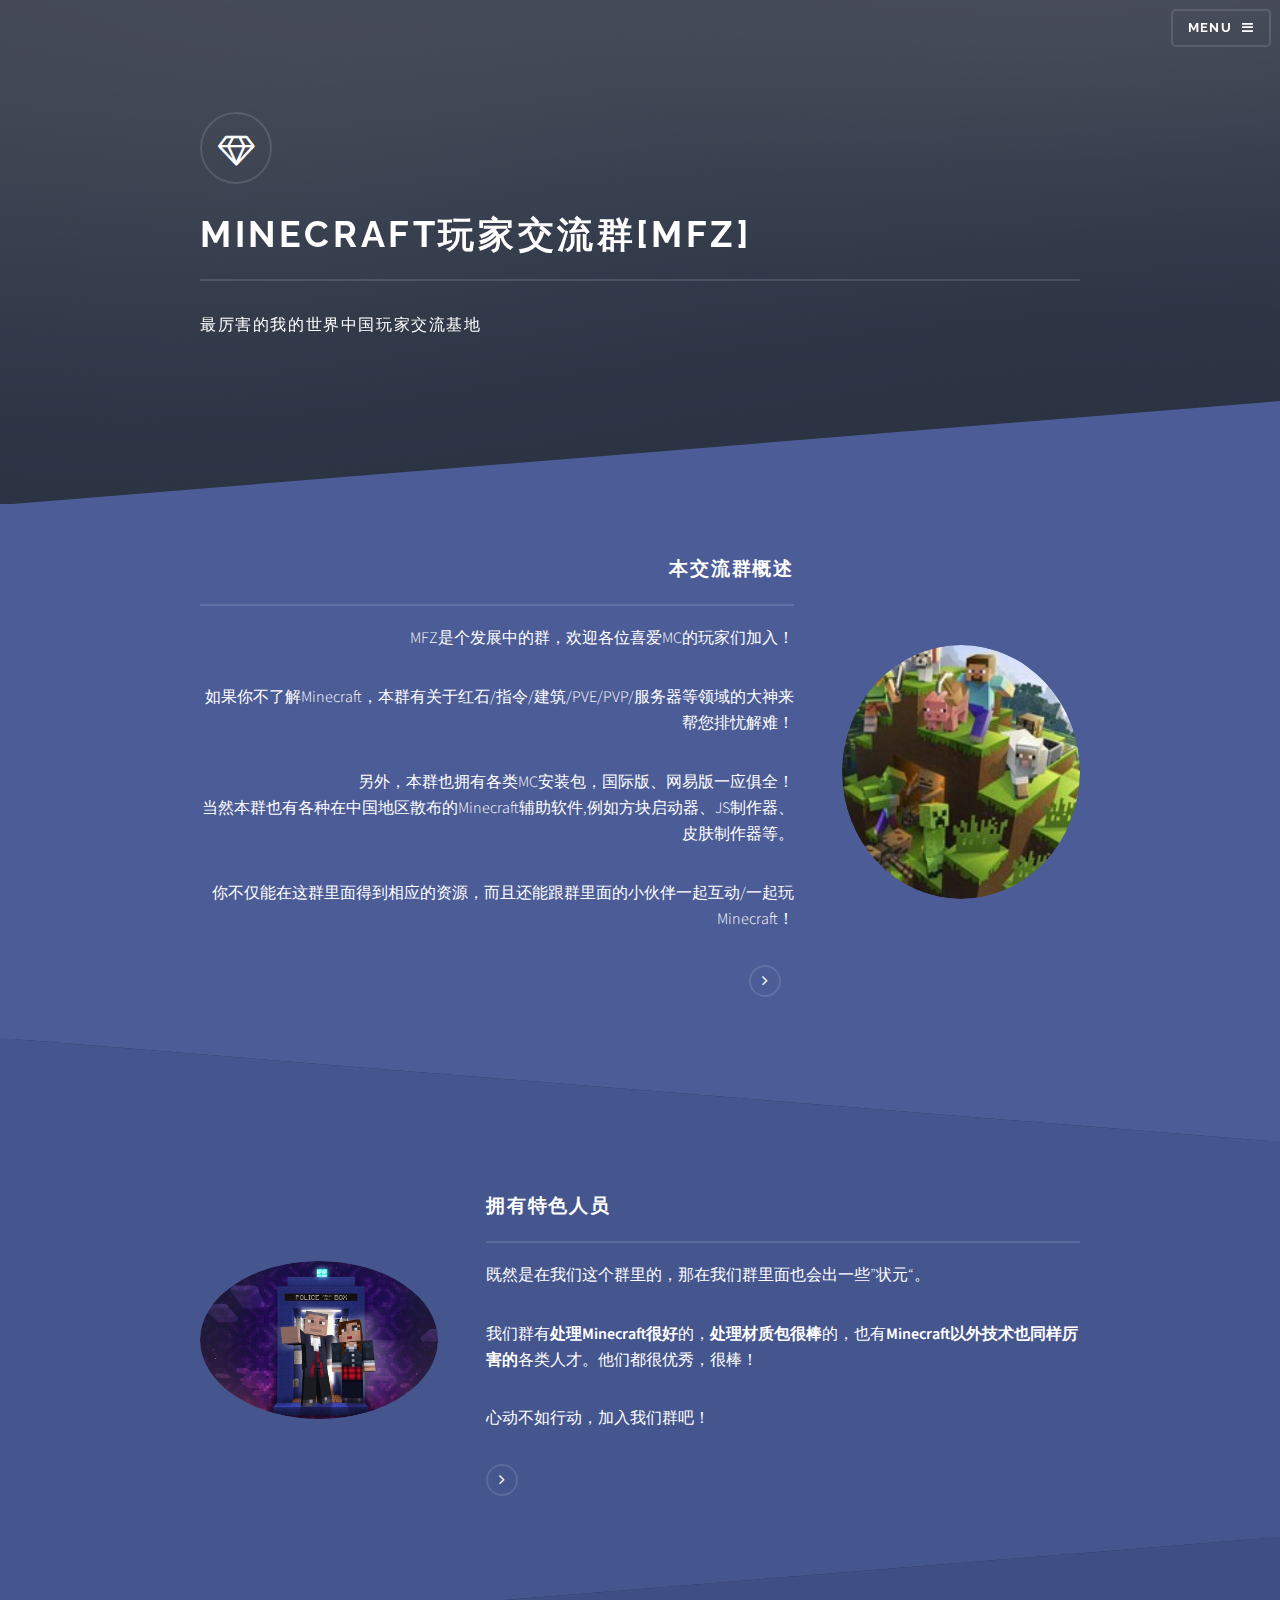
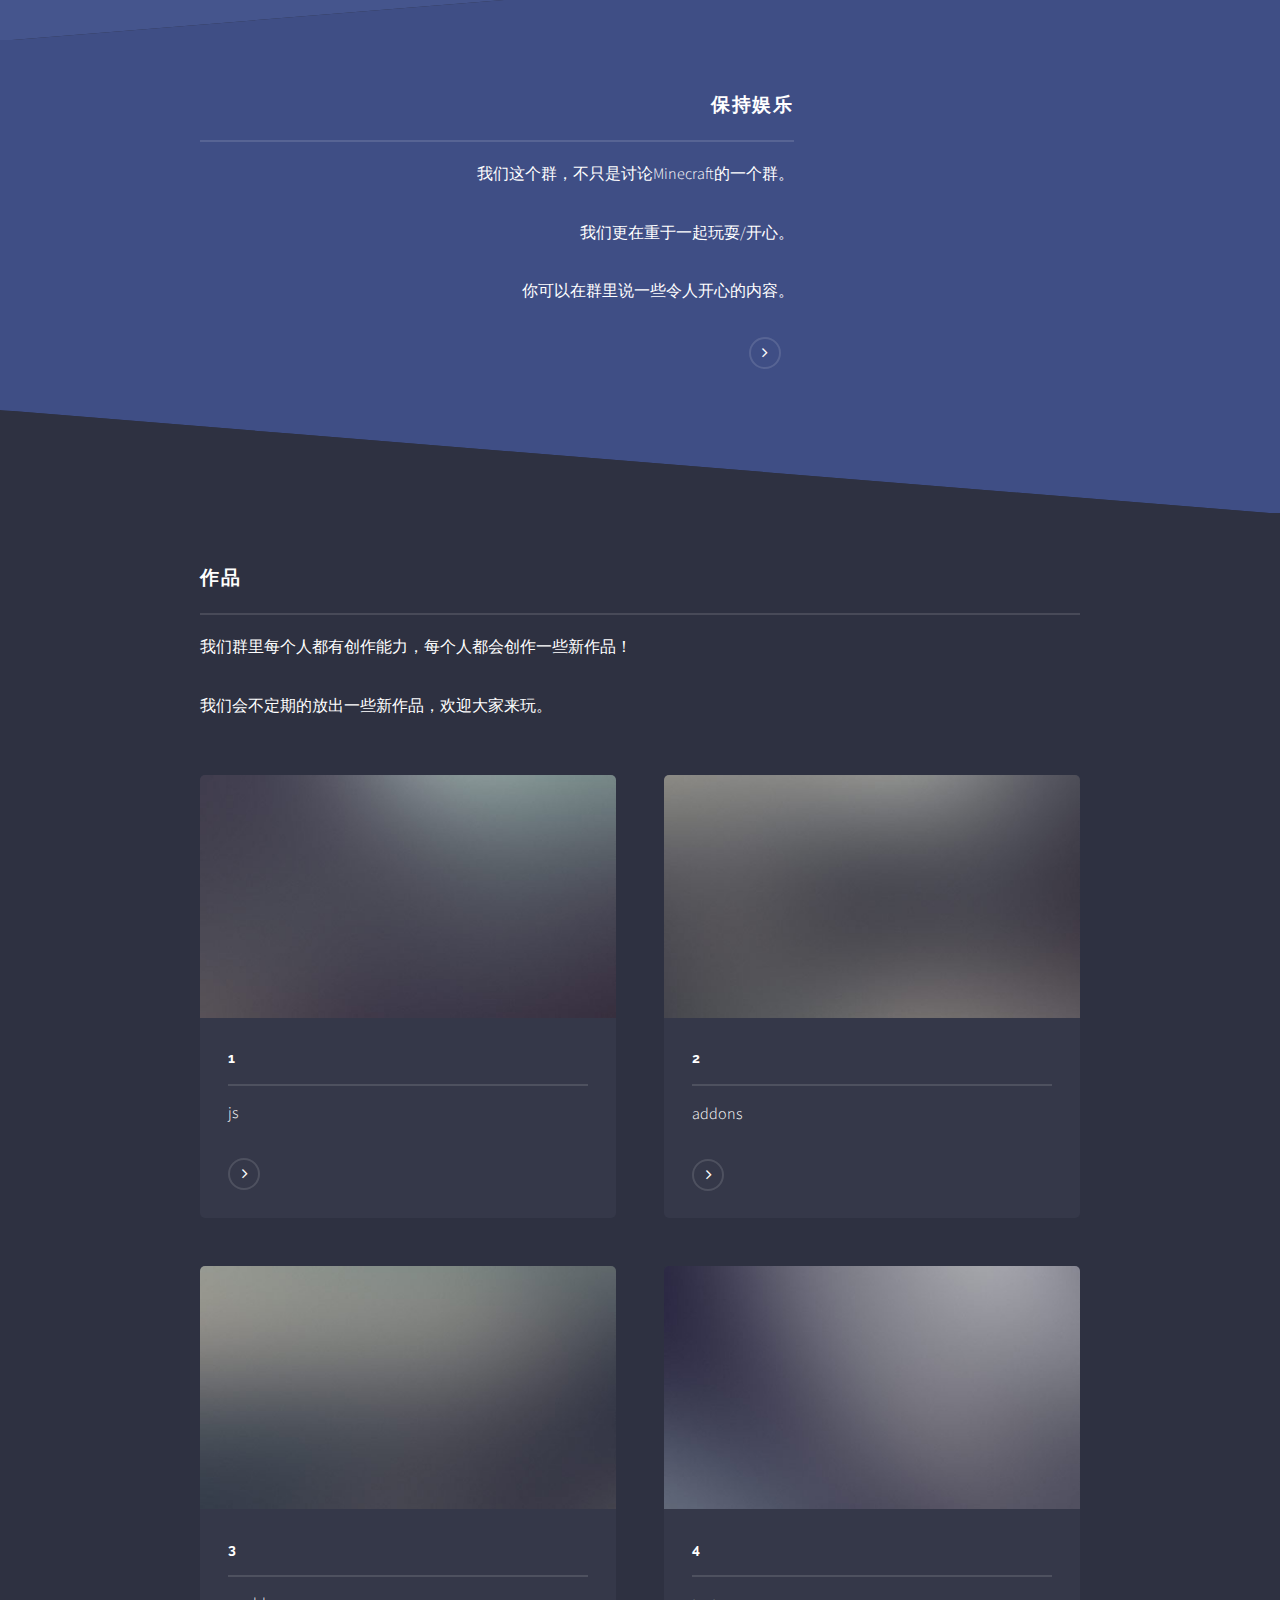
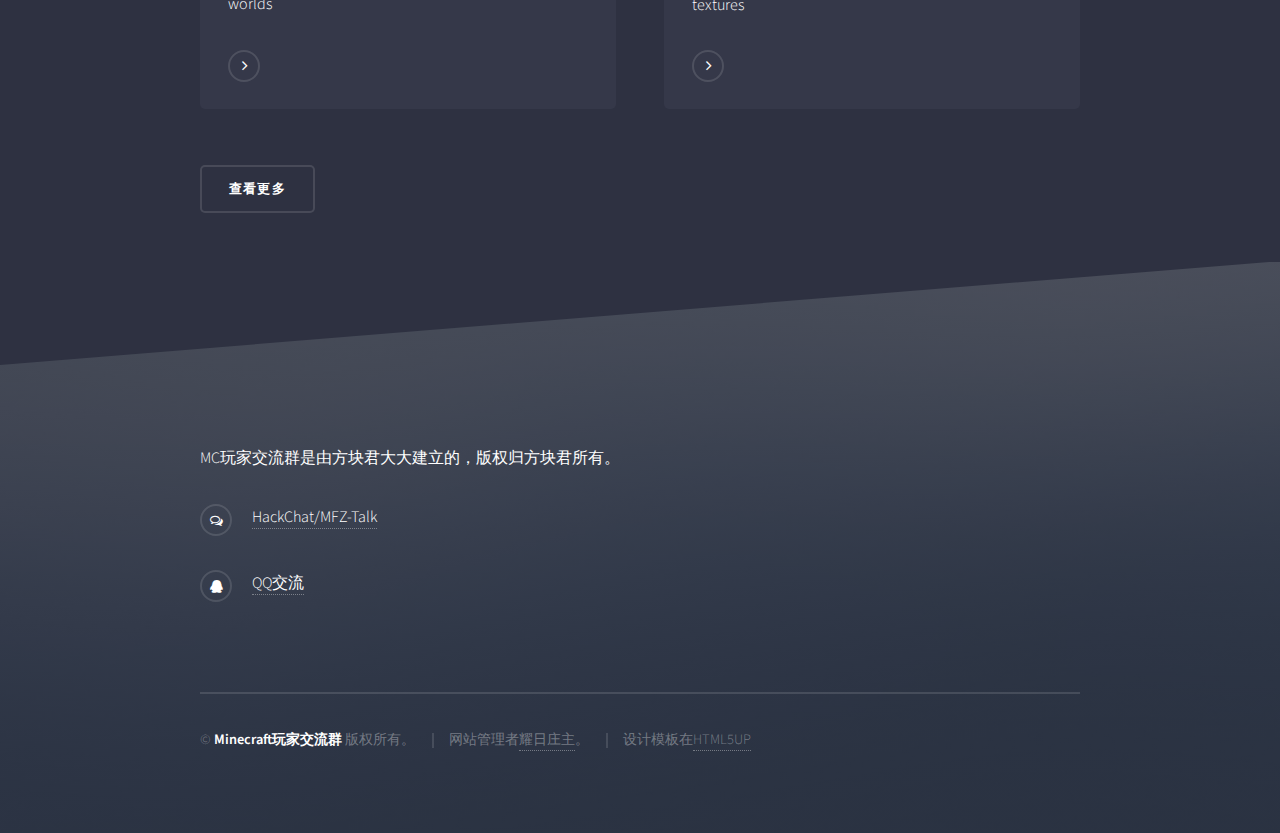
==== commit 6c0241b7: "update web" ====
--- a/index.html
+++ b/index.html
@@ -2,7 +2,7 @@
 <!--
 	The "Solid State" theme on HTML5UP
     Edited by SunbossRS
-    Collected on McPlyrExcGp	
+    Collected on Github - McPlyrExcGp	
 -->
 <html>
 	<head>
@@ -33,6 +33,7 @@
 								<li><a href="index.html">主页</a></li>
 								<li><a href="generic.html">关于我们</a></li>
 								<li><a href="elements.html">交换友链</a></li>
+								<li><a href="project.html">作品</a></li>
 							</ul>
 							<a href="#" class="close">Close</a>
 						</div>
@@ -84,9 +85,10 @@
 								<div class="inner">
 									<a href="#" class="image"><img src="images/happy.jpg" alt="" /></a>
 									<div class="content">
-										<h2 class="major">不要太着重</h2>
-										<p>我们这个群，不只是玩Minecraft的一个游戏群，其实是更在重于一起玩耍/开心的一个群。</p>
-										<p>我们喜欢在这个群里开玩笑，其实，别以为Minecraft就要很认真的对待他，你尽可以在群里说一些令人开心的Minecraft内容，随时随地！</p>
+										<h2 class="major">保持娱乐</h2>
+										<p>我们这个群，不只是讨论Minecraft的一个群。</p>
+										<p>我们更在重于一起玩耍/开心。</p>
+										<p>你可以在群里说一些令人开心的内容。</p>
 										<a href="#" class="special"></a>
 									</div>
 								</div>
@@ -101,31 +103,31 @@
 									<section class="features">
 										<article>
 											<a href="#" class="image"><img src="images/pic04.jpg" alt="" /></a>
-											<h3 class="major">Sed feugiat lorem</h3>
-											<p>Lorem ipsum dolor sit amet, consectetur adipiscing vehicula id nulla dignissim dapibus ultrices.</p>
-											<a href="#" class="special">Learn more</a>
+											<h3 class="major">1</h3>
+											<p>js</p>
+											<a href="#" class="special"></a>
 										</article>
 										<article>
 											<a href="#" class="image"><img src="images/pic05.jpg" alt="" /></a>
-											<h3 class="major">Nisl placerat</h3>
-											<p>Lorem ipsum dolor sit amet, consectetur adipiscing vehicula id nulla dignissim dapibus ultrices.</p>
-											<a href="#" class="special">Learn more</a>
+											<h3 class="major">2</h3>
+											<p>addons</p>
+											<a href="#" class="special"></a>
 										</article>
 										<article>
 											<a href="#" class="image"><img src="images/pic06.jpg" alt="" /></a>
-											<h3 class="major">Ante fermentum</h3>
-											<p>Lorem ipsum dolor sit amet, consectetur adipiscing vehicula id nulla dignissim dapibus ultrices.</p>
-											<a href="#" class="special">Learn more</a>
+											<h3 class="major">3</h3>
+											<p>worlds</p>
+											<a href="#" class="special"></a>
 										</article>
 										<article>
 											<a href="#" class="image"><img src="images/pic07.jpg" alt="" /></a>
-											<h3 class="major">Fusce consequat</h3>
-											<p>Lorem ipsum dolor sit amet, consectetur adipiscing vehicula id nulla dignissim dapibus ultrices.</p>
-											<a href="#" class="special">Learn more</a>
+											<h3 class="major">4</h3>
+											<p>textures</p>
+											<a href="#" class="special"></a>
 										</article>
 									</section>
 									<ul class="actions">
-										<li><a href="#" class="button">Browse All</a></li>
+										<li><a href="#" class="button">查看更多</a></li>
 									</ul>
 								</div>
 							</section>
@@ -135,42 +137,15 @@
 				<!-- Footer -->
 					<section id="footer">
 						<div class="inner">
-							<h2 class="major">Get in touch</h2>
-							<p>Cras mattis ante fermentum, malesuada neque vitae, eleifend erat. Phasellus non pulvinar erat. Fusce tincidunt, nisl eget mattis egestas, purus ipsum consequat orci, sit amet lobortis lorem lacus in tellus. Sed ac elementum arcu. Quisque placerat auctor laoreet.</p>
-							<form method="post" action="#">
-								<div class="fields">
-									<div class="field">
-										<label for="name">Name</label>
-										<input type="text" name="name" id="name" />
-									</div>
-									<div class="field">
-										<label for="email">Email</label>
-										<input type="email" name="email" id="email" />
-									</div>
-									<div class="field">
-										<label for="message">Message</label>
-										<textarea name="message" id="message" rows="4"></textarea>
-									</div>
-								</div>
-								<ul class="actions">
-									<li><input type="submit" value="Send Message" /></li>
-								</ul>
-							</form>
+							<p>MC玩家交流群是由方块君大大建立的，版权归方块君所有。</p>
+
 							<ul class="contact">
-								<li class="fa-home">
-									Untitled Inc<br />
-									1234 Somewhere Road Suite #2894<br />
-									Nashville, TN 00000-0000
-								</li>
-								<li class="fa-phone">(000) 000-0000</li>
-								<li class="fa-envelope"><a href="#">information@untitled.tld</a></li>
-								<li class="fa-twitter"><a href="#">twitter.com/untitled-tld</a></li>
-								<li class="fa-facebook"><a href="#">facebook.com/untitled-tld</a></li>
-								<li class="fa-instagram"><a href="#">instagram.com/untitled-tld</a></li>
+								<li class="fa-comments-o"><a href="https://hack.chat/?MFZ-Talk">HackChat/MFZ-Talk</a></li>
+								<li class="fa-qq"><a href="https://jq.qq.com/?_wv=1027&k=5Abj4lw">QQ交流</a></li>
 							</ul>
 							<ul class="copyright">
 								<li>&copy; <strong>Minecraft玩家交流群</strong> 版权所有。</li>
-								<li>网站初始者<a href="https://sunbossrs.github.io/">耀日庄主</a>。</li>
+								<li>网站管理者<a href="https://sunbossrs.github.io/">耀日庄主</a>。</li>
 								<li>设计模板在<a href="http://html5up.net">HTML5UP</a></li>
 							</ul>
 						</div>
